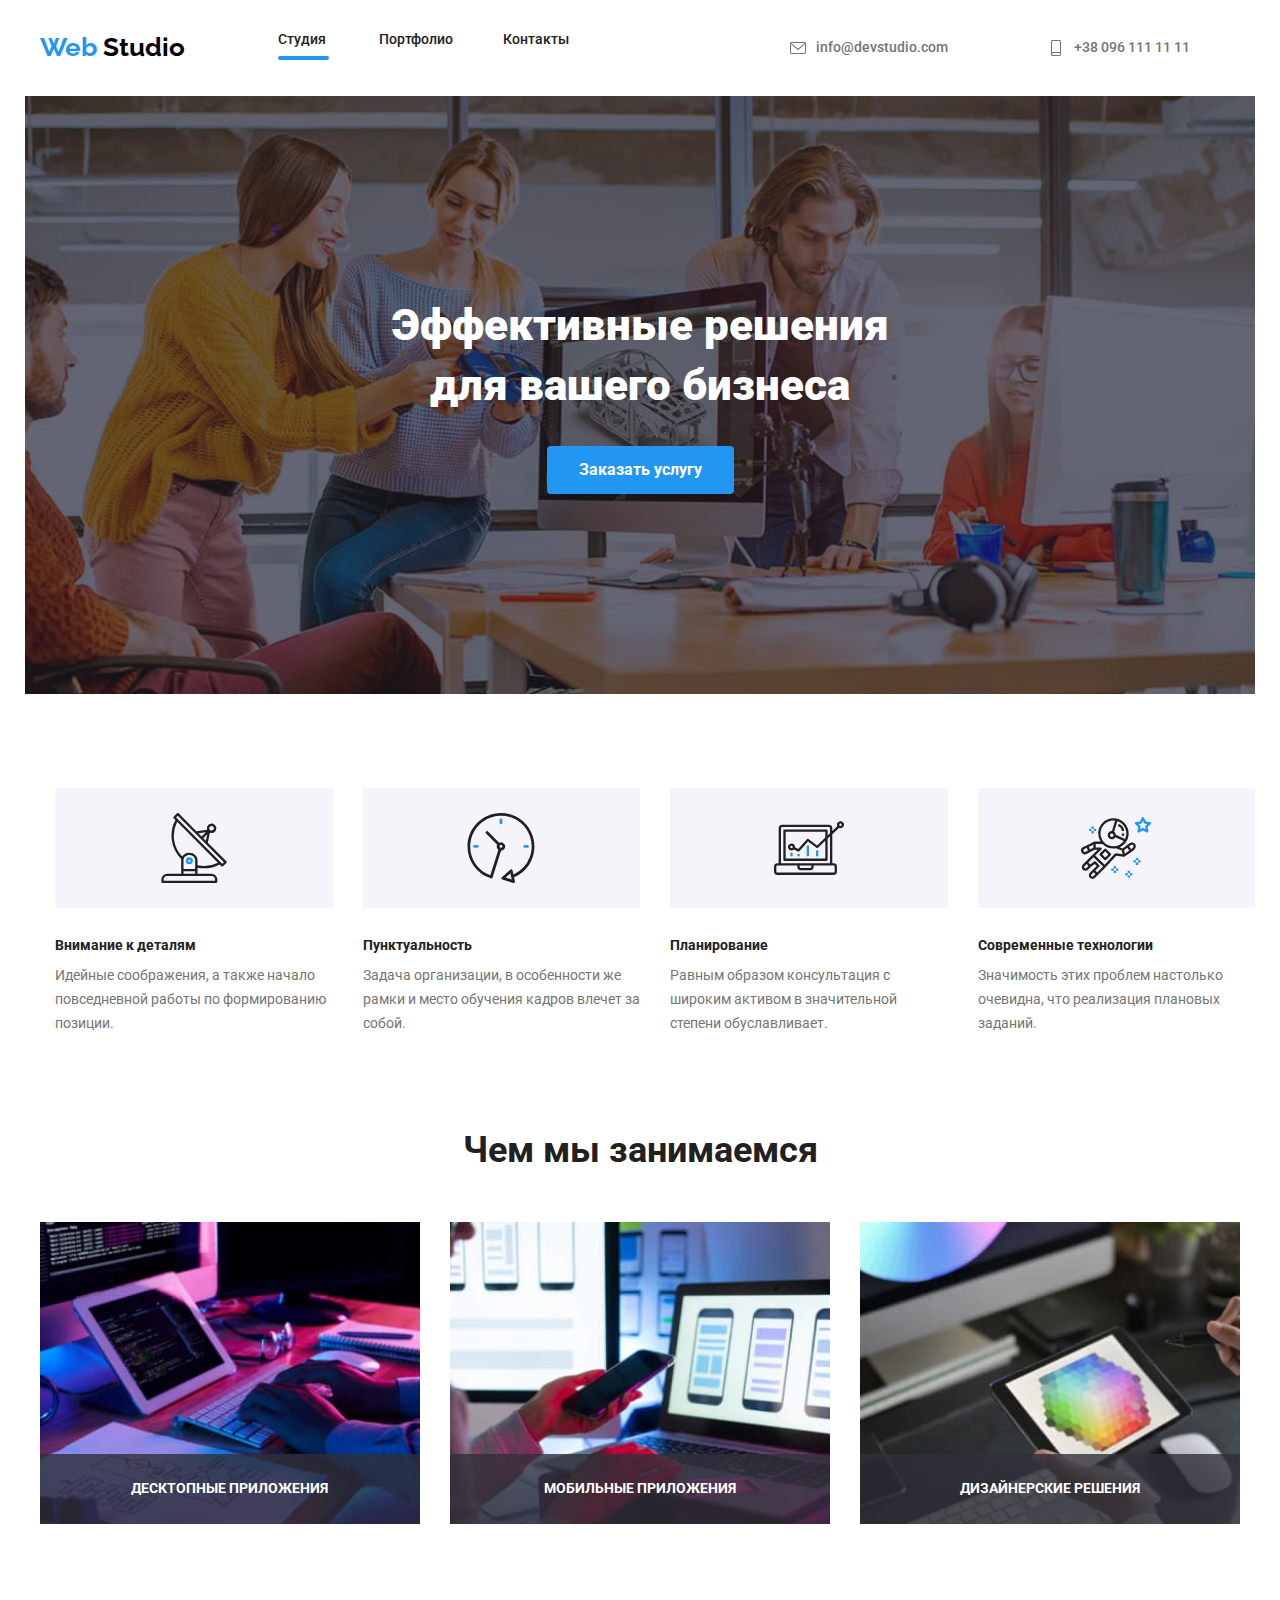
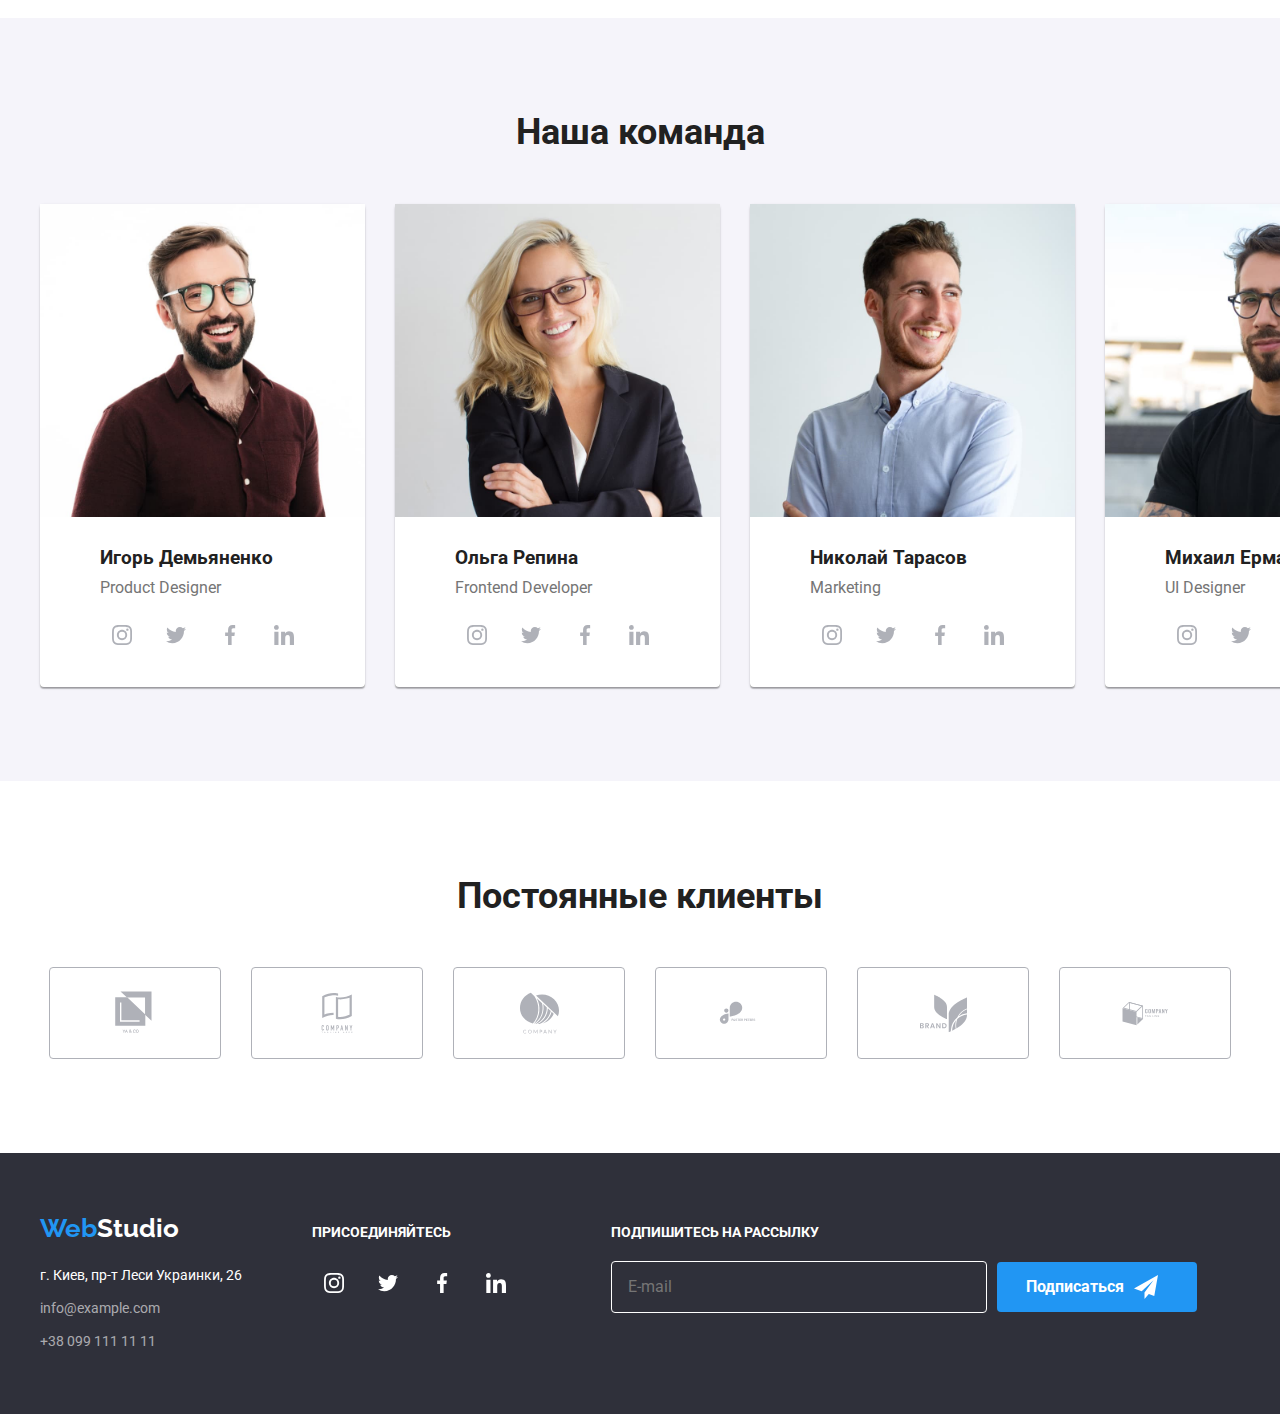
==== index.html @ 618694a9 "Update index.html" ====
<!DOCTYPE html>
<html lang="ru">
    <head>
    <meta charset="UTF-8">
    <meta name="viewport" content="width=device-width, initial-scale=1.0">
    <title>WebStudio</title>
    <link link rel="preconnect" href="https://fonts.gstatic.com">
    <link href="https://fonts.googleapis.com/css2?family=Raleway:wght@700&family=Roboto:wght@400;500;700;900&display=swap"
     rel="stylesheet"> 
     <link rel="stylesheet"  href="./css/main.min.css">
    </head>
  <body>
    
      <header class="header" > 

        <div class="container page-header">
          <nav class="nav-links  main-nav">
             <a class="logotype" href="/">
               <span class="logotype__accent">Web</span>
               Studio</a>
           
            <ul class="set-pages list">

              <li class="set-pages__item"> 
                <a class="set-pages__links  set-pages__links--current" 
                   href="index.html" >
                    Студия </a></li>

              <li class="set-pages__item"> 
                <a class="set-pages__links" 
                   href="./portfolio.html" > 
                    Портфолио </a></li>

              <li class="set-pages__item"> 
                <a class="set-pages__links" 
                   href="#contacts" > 
                    Контакты </a></li>
            </ul> 

          </nav>

            <ul class="contact-links list">

              <li class="contact-links__item">
                <a class="contact-links__link" href="mailto:info@devstudio.com">
                <svg class="contact-links__mail-svg">
                  <use href="./img/icons.svg#icon-envelope"></use>
                </svg>
                  info@devstudio.com</a>
              </li>

              <li class="contact-links__item">
                <a class="contact-links__link" href="tel:+380961111111">
                  <svg class="contact-links__tel-svg">
                    <use href="./img/icons.svg#icon-smartphone"></use>
                  </svg>
                  +38 096 111 11 11</a> 
              </li>  
            </ul> 

        </div> 

    </header>
    <main>

      <section class="hero">
            <div class="hero__container container">
               <h1 class="hero__title">Эффективные решения <br> для вашего бизнеса </h1>
                <button data-modal-open class="hero__button" type="button" > Заказать услугу </button>
    
            </div>
      </section>  
    

      <section class="container container--advantages">
        <div class="container"> 

          <h2 class="visually-hidden">Прихований заголовок</h2> 

          <!-- НАШІ ПЕРЕВАГИ -->
             
           <ul class="set-info">

                 <li class="list">
                   <div class="list__icons">
                     <svg class="list__svg">
                       <use href="./img/icons.svg#icon-antenna-1"></use>
                     </svg>
                   </div>
                     <h3 class="list__title"> 
                         Внимание к деталям </h3>
                     <p class="list__text">Идейные соображения, а также начало повседневной работы по формированию позиции. </p>
                 </li>
                 
                 <li class="list">
                   <div class="list__icons">
                     <svg class="list__svg">
                       <use href="./img/icons.svg#icon-clock-1"></use>
                     </svg>
                   </div>
                     <h3 class="list__title">Пунктуальность </h3>
                     <p class="list__text">Задача организации, в особенности же рамки и место обучения кадров влечет за собой. </p>
                 </li>
     
                 <li class="list">
                  <div class="list__icons">
                   <svg class="list__svg">
                     <use href="./img/icons.svg#icon-diagram-1"></use>
                   </svg>
                  </div>
                     <h3 class="list__title"> Планирование</h3>
                     <p class="list__text"> Равным образом консультация с широким активом в значительной степени обуславливает.</p>
     
                 </li>
     
                 <li class="list">
                   <div class="list__icons">
                     <svg class="list__svg">
                       <use href="./img/icons.svg#icon-astronaut-1"></use>
                     </svg>
                   </div>
                   <h3 class="list__title"> Современные технологии</h3>  
                   <p class="list__text">Значимость этих проблем настолько очевидна, что реализация плановых заданий. </p>
                 </li>

           </ul>
        </div>
           
      </section>
        
    <!-- НАША РОБОТА-->
        
      <section class="container container--our-work">

         <div class=""> 

          <h2 class="our-work-title"> Чем мы занимаемся </h2>

          <ul class="box-our-work"> 

                <li class="box-our-work__list">
                   <div class="box-our-work__card-thumb">
                    <img 
                    src="./img/img1.jpg" 
                    alt="Написання коду"
                    />
                      <div class="card-thumb-container">
                      <h3 class="box-our-work__text">ДЕСКТОПНЫЕ ПРИЛОЖЕНИЯ </h3>
                    </div>
                   </div>   
                </li>

                <li class="box-our-work__list"> 
                  <div class="box-our-work__card-thumb">
                    <img 
                     src="./img/img2.jpg"
                     alt=" Робота за компютером"
                     />
                     <div class="card-thumb-container">
                      <h3 class="box-our-work__text">МОБИЛЬНЫЕ ПРИЛОЖЕНИЯ </h3>
                    </div>
                  </div>   
                </li>

                <li class="box-our-work__list">  
                  <div class="box-our-work__card-thumb">
                    <img
                   src="./img/img3.jpg"
                   alt="Робота в планшеті"
                   /> 
                   <div class="card-thumb-container">
                    <h3 class="box-our-work__text">ДИЗАЙНЕРСКИЕ РЕШЕНИЯ </h3>
                  </div>
                  </div>  
                </li>
          </ul>
         </div>
          
      </section>
        
        <!-- НАША КОМАНДА-->
      
      <section class="our-team"> 

        <div class="container">

          <h2 class="our-team-title">Наша команда </h2>
             
          <ul class="list-employees">

            <li class="list-employees__item">

             <article class="our-employee">

              <div class="our-employee__img">
                <img 
               src="./img/img4.jpg"
               alt="фото нашого працівника -Игоря Демьяненко "
               />
              </div>

              <div class="card-content">
                <h3 class="card-content__name"> Игорь Демьяненко </h3>
                <p class="card-content__position "> Product Designer  </p>

                <ul class="social-networks">

                  <li class="social-networks__elements">
                    <a class="social-networks__link">
                       <svg class="social-networks__svg">
                    <use href="./img/icons.svg#icon-instagram-2">
                    </use>
                  </svg></a></li>

                  <li class="social-networks__elements">
                    <a class="social-networks__link">
                      <svg class="social-networks__svg">
                    <use href="./img/icons.svg#icon-twitter-1">
                    </use>
                  </svg></a></li>

                  <li class="social-networks__elements">
                    <a class="social-networks__link">
                      <svg class="social-networks__svg">
                    <use href="./img/icons.svg#icon-facebook-1">
                    </use>
                  </svg></a></li>

                  <li class="social-networks__elements">
                    <a class="social-networks__link">
                      <svg class="social-networks__svg">
                    <use href="./img/icons.svg#icon-linkedin-1">
                    </use>
                  </svg></a></li>
                </ul>

              </div>
             </article>
            </li>

            <li class="list-employees__item">

              <article class="our-employee">
                <div class="our-employee__img">
                  <img
                  src="./img/img5.jpg"
                  alt="Фото нашої працівниці -Ольги Репиної"
                   />
                </div>

                <div class="card-content">
                  <h3 class="card-content__name">Ольга Репина </h3>
                  <p class="card-content__position">Frontend Developer </p>

                  <ul class="social-networks">

                    <li class="social-networks__elements">
                      <a class="social-networks__link">
                         <svg class="social-networks__svg">
                      <use href="./img/icons.svg#icon-instagram-2">
                      </use>
                    </svg></a></li>

                    <li class="social-networks__elements">
                      <a class="social-networks__link">
                        <svg class="social-networks__svg">
                      <use href="./img/icons.svg#icon-twitter-1">
                      </use>
                    </svg></a></li>

                    <li class="social-networks__elements">
                      <a class="social-networks__link">
                        <svg class="social-networks__svg">
                      <use href="./img/icons.svg#icon-facebook-1">
                      </use>
                    </svg></a></li>

                    <li class="social-networks__elements">
                      <a class="social-networks__link">
                        <svg class="social-networks__svg">
                      <use href="./img/icons.svg#icon-linkedin-1">
                      </use>
                    </svg></a></li>
                  </ul>
                </div>
              </article>
            </li>

            <li class="list-employees__item">

              <article class="our-employee">
                <div class="our-employee__img"> 
                  <img
                  src="./img/img6.jpg"
                  alt="фото нашого працівника -Николая Тарасова  "
                   />
                </div>

                <div class="card-content">
                  <h3 class="card-content__name"> Николай Тарасов </h3>
                  <p class="card-content__position">Marketing </p>

                  <ul class="social-networks">

                    <li class="social-networks__elements">
                      <a class="social-networks__link">
                         <svg class="social-networks__svg">
                      <use href="./img/icons.svg#icon-instagram-2">
                      </use>
                    </svg></a></li>

                    <li class="social-networks__elements">
                      <a class="social-networks__link">
                        <svg class="social-networks__svg">
                      <use href="./img/icons.svg#icon-twitter-1">
                      </use>
                    </svg></a></li>

                    <li class="social-networks__elements">
                      <a class="social-networks__link">
                        <svg class="social-networks__svg">
                      <use href="./img/icons.svg#icon-facebook-1">
                      </use>
                    </svg></a></li>

                    <li class="social-networks__elements">
                      <a class="social-networks__link">
                        <svg class="social-networks__svg">
                      <use href="./img/icons.svg#icon-linkedin-1">
                      </use>
                    </svg></a></li>
                  </ul>
                </div>
              </article>
            </li>

            <li class="list-employees__item">

              <article class="our-employee">
                <div class="our-employee__img">
                  <img
                 src="./img/img7.jpg"
                 alt="фото нашого працівника -Михаила Ермакова"
                 />
                </div>

                <div class="card-content">
                  <h3 class="card-content__name">Михаил Ермаков </h3>
                  <p class="card-content__position"> UI Designer</p>

                  <ul class="social-networks">

                    <li class="social-networks__elements">
                      <a class="social-networks__link">
                         <svg class="social-networks__svg">
                      <use href="./img/icons.svg#icon-instagram-2">
                      </use>
                    </svg></a></li>

                    <li class="social-networks__elements">
                      <a class="social-networks__link">
                        <svg class="social-networks__svg">
                      <use href="./img/icons.svg#icon-twitter-1">
                      </use>
                    </svg></a></li>

                    <li class="social-networks__elements">
                      <a class="social-networks__link">
                        <svg class="social-networks__svg">
                      <use href="./img/icons.svg#icon-facebook-1">
                      </use>
                    </svg></a></li>

                    <li class="social-networks__elements">
                      <a class="social-networks__link">
                        <svg class="social-networks__svg">
                      <use href="./img/icons.svg#icon-linkedin-1">
                      </use>
                    </svg></a></li>
                  </ul>
                </div>
              </article>
            </li>

          </ul>

        </div>
            
      </section>

      <!--ПОСТІЙНІ КЛІЄНТИ-->

     <section class="our-costumers">

        <div class="container  container--our-customers">

            <h2 class="our-cust-title"> Постоянные клиенты </h2>

            <ul class="customer-list">
            
              <li class="customer-list__element">
                <a class="customer-list__link"> 
                <svg class="customer-list__svg"
                     width="44.27"
                     height="49.23">
                <use href="./img/icons.svg#icon-logo-1"></use>
              </svg></a></li>

              <li class="customer-list__element"> 
                <a class="customer-list__link"> 
                <svg class="customer-list__svg" 
                     width="40"
                     height="52">
                <use href="./img/icons.svg#icon-logo-2"></use>
              </svg></a></li>

              <li class="customer-list__element">
                <a class="customer-list__link">
                 <svg class="customer-list__svg"
                      width="41" 
                      height="42.6">
                <use href="./img/icons.svg#icon-logo-3"></use>
              </svg></a></li>

              <li class="customer-list__element">
                <a class="customer-list__link">
                <svg class="customer-list__svg"
                     width="79.66"
                     height="42.02">
               <use href="./img/icons.svg#icon-logo-4"></use>
             </svg></a></li>

              <li class="customer-list__element">
                <a class="customer-list__link">
                 <svg class="customer-list__svg" 
                      width="59"
                      height="47">
                <use href="./img/icons.svg#icon-logo-5"></use>
              </svg></a></li>

              <li class="customer-list__element">
                <a class="customer-list__link">
                <svg class="customer-list__svg"
                     width="88.48" 
                     height="45.44">
                <use href="./img/icons.svg#icon-logo-6"></use>
                </svg></a></li>
            </ul>
        </div>

     </section>

    </main>

    <footer class="footer">
       
       <div class="container  footer--container">
         
        <div class="box-footer">
          
          <a href="/" class="logotype logotype--inverse 
           container-footer__logotype">
             <span class="logotype__accent">Web</span>Studio</a>
        
         <address id="contacts" class="address-box"> 
          
          <p class="address-box__street">г. Киев, пр-т Леси Украинки, 26   </p> 

          <ul class="contact-footer">

            <li class="contact-footer__meil">
             <a class="contact-footer__link" 
             href="mailto:info@example.com ">info@example.com 
             </a> 
            </li> 

            <li contact-footer__tel>
              <a class="contact-footer__link" 
              href="tel:+380991111111">+38 099 111 11 11
             </a> 
            </li> 
          </ul>
        </address>
        </div>

        <div class="join-box">

          <h3 class="join__title">ПРИСОЕДИНЯЙТЕСЬ </h3>

          <ul class="social-networks">

            <li class="social-networks__elements">
              <a class="social-networks__link--white">
                 <svg class="social-networks__svg">
              <use href="./img/icons.svg#icon-instagram-2">
              </use>
            </svg></a></li>

            <li class="social-networks__elements">
              <a class="social-networks__link--white">
                <svg class="social-networks__svg">
              <use href="./img/icons.svg#icon-twitter-1">
              </use>
            </svg></a></li>

            <li class="social-networks__elements">
              <a class="social-networks__link--white">
                <svg class="social-networks__svg">
              <use href="./img/icons.svg#icon-facebook-1">
              </use>
            </svg></a></li>

            <li class="social-networks__elements">
              <a class="social-networks__link--white">
                <svg class="social-networks__svg">
              <use href="./img/icons.svg#icon-linkedin-1">
              </use>
            </svg></a></li>
          </ul>

        </div>

        <div class="box-form">
          <h3 class="box-form__text">Подпишитесь на рассылку</h3>

         <div class="form-footer">
           
          <form >
            <input class="form-footer__input"  
                   type="email" 
                   name="mail" 
                   placeholder="E-mail"/>
          </form>
  
          <button class="form-footer___button" 
                  type="submit">Подписаться

           <svg class="form-footer__svg">
             <use href="./img/icons.svg#icon-send"></use>
           </svg> 
          </button>
         </div>
         </div>
       
       </div>

    </footer>

    <!-- модалка -->

    <div class="backdrop is-hidden" data-modal >
      <div class="modal">
        <button class="modal-button" data-modal-close >
          <svg class="modal-button__close">
             <use href="./img/icons.svg#close-black"></use>
          </svg>
        </button>

        <h3 class="modal-title">Оставьте свои данные, мы вам перезвоним </h3>

        <form> 
            <div class="form-field">
              <label class="form-field__name" for="name">Имя</label>
              <input class="form-field__input" type="text" name="name" id="name"/>
              <svg class="form-field__svg" width="18px" height="18px">
                <use href="./img/icons.svg#person-black"></use>
              </svg>
            </div>
            
            <div class="form-field">
              <label class="form-field__name" for="tel">Телефон</label>
              <input class="form-field__input" type="tel" name="tel" id="tel"/>
              <svg class="form-field__svg" width="18px" height="18px">
                <use href="./img/icons.svg#phone-black"></use>
              </svg>
            </div>
            
            <div class="form-field">
              <label class="form-field__name" for="mail">Почта</label>
              <input class="form-field__input" type="email" name="mail"
               id="mail">
              <svg class="form-field__svg" width="18px" height="18px">
                <use href="./img/icons.svg#email-black"></use>
              </svg>
            </div>
            
            <div class="form-field form-field--placecomment">
              <label class="form-field__name" for="coment">
                Комментарий</label>
              <textarea class="form-field__textarea" 
              name="coment" id="coment" rows="" 
              placeholder="Введите текст"></textarea>
            </div>
          
            <div class="wrapper-checkbox">
              
              <label class="wrapper-checkbox__label">
                <input 
                class="wrapper-checkbox__input" 
                type="checkbox" 
                name="tick" 
                value="tick"/>
                <span class="wrapper-checkbox__icon"></span>
                Соглашаюсь с рассылкой и принимаю
                 <a class="wrapper-checkbox__link"> 
                  Условия договора</a>
              </label>
            </div>
            
            <div class="div-button">
              <button class="div-button__submit" type="submit">Отправить</button>
            </div>
            
        </form>
      </div>
    </div>

    <script src="./js/modal.js"></script>
 </body>

</html>
---- css/main.min.css ----
*{margin:0;padding:0}body{font-family:"Roboto", sans-serif}a{text-decoration:none}img{display:block;width:100%;height:auto}button{border:0px}ul{list-style:none}.list{padding:0%;margin:0%;list-style:none}.container{max-width:1200px;margin:auto;padding-left:15px;padding-right:15px}.header{background-color:#fff}.page-header{display:-webkit-box;display:-ms-flexbox;display:flex;-webkit-box-align:center;-ms-flex-align:center;align-items:center;width:1200px;padding:0 15px;background-color:#fff}.header--line{border-bottom:1px solid #ECECEC}.main-nav{display:-webkit-box;display:-ms-flexbox;display:flex;-webkit-box-align:center;-ms-flex-align:center;align-items:center}.logotype{display:block;font-family:"Raleway", sans-serif;font-weight:700;font-size:26px;line-height:1.19;font-style:normal;color:#000}.logotype--inverse{color:#fff}.logotype__accent{color:#2196f3}.container-footer__logotype{margin-bottom:20px}.set-pages{display:-webkit-box;display:-ms-flexbox;display:flex;margin-left:93px;font-style:normal;font-weight:500;font-size:14px;line-height:1.14}.set-pages__item+.set-pages__item{margin-left:50px}.set-pages__links{display:block;padding-top:32px;padding-bottom:32px}.set-pages__item__links{display:-webkit-box;display:-ms-flexbox;display:flex;-webkit-box-align:center;-ms-flex-align:center;align-items:center}.set-pages--current{color:#2196f3}.set-pages__links{color:#212121}.set-pages__links:hover,.set-pages__links:focus{color:#2196f3;-webkit-transition-property:-webkit-transform;transition-property:-webkit-transform;transition-property:transform;transition-property:transform, -webkit-transform;-webkit-transition:250ms cubic-bezier(0.4, 0, 0.2, 1);transition:250ms cubic-bezier(0.4, 0, 0.2, 1)}.set-pages__links{position:relative}.set-pages__links--current::after{position:relative;content:"";left:0;bottom:0;display:inline-block;width:100%;height:4px;background-color:#2196f3;border-radius:2px}.contact-links{font-style:normal;font-weight:500;font-size:14px;line-height:1.14;margin-left:auto;display:-webkit-box;display:-ms-flexbox;display:flex;-webkit-box-align:center;-ms-flex-align:center;align-items:center}.contact-links__link{display:-webkit-box;display:-ms-flexbox;display:flex;-webkit-box-align:center;-ms-flex-align:center;align-items:center;margin-right:50px;color:#757575}.contact-links__link:hover,.contact-links__link:focus{color:#2196f3;-webkit-transition-property:-webkit-transform;transition-property:-webkit-transform;transition-property:transform;transition-property:transform, -webkit-transform;-webkit-transition:250ms cubic-bezier(0.4, 0, 0.2, 1);transition:250ms cubic-bezier(0.4, 0, 0.2, 1)}.contact-links__item+.contact-links__item{margin-left:50px}.contact-links__mail-svg{width:16px;height:16px;fill:currentColor;margin-right:10px}.contact-links__tel-svg{width:16px;height:16px;fill:currentColor;margin-right:10px}.hero{max-width:1600px;text-align:center;margin:0 auto}.hero__container{padding:200px 15px;max-width:1600px;margin-left:auto;margin-right:auto;background-image:-webkit-gradient(linear, left top, left bottom, from(rgba(47,48,58,0.4)), to(rgba(47,48,58,0.4))),url("/img/Img 17.jpg");background-image:linear-gradient(rgba(47,48,58,0.4), rgba(47,48,58,0.4)),url("/img/Img 17.jpg");background-repeat:no-repeat;background-size:cover;background-position:center}.hero__title{width:696px;margin-left:auto;margin-right:auto;margin-bottom:30px;font-style:normal;font-weight:900;font-size:44px;line-height:1.36;color:#fff;text-align:center}.hero__button{font-family:"Roboto", sans-serif;font-style:normal;font-weight:700;font-size:16px;line-height:1.8;color:#fff;background-color:#2196f3;outline:0px;padding:10px 32px;border-radius:4px}.backdrop{position:fixed;top:0;left:0;width:100%;height:100%;background-color:rgba(175,149,149,0.2);opacity:1;-webkit-transition:opacity 250ms cubic-bezier(0.4, 0, 0.2, 1);transition:opacity 250ms cubic-bezier(0.4, 0, 0.2, 1)}.backdrop.is-hidden{opacity:0;pointer-events:none;visibility:visible}.modal{-webkit-transform:translate(-50%, -50%) scale(1.2);transform:translate(-50%, -50%) scale(1.2)}.modal{position:absolute;top:50%;left:50%;padding:40px;min-height:581px;min-width:528px;border-radius:4px;-webkit-box-shadow:0px 1px 3px rgba(0,0,0,0.12),0px 1px 1px rgba(0,0,0,0.14),0px 2px 1px rgba(0,0,0,0.2);box-shadow:0px 1px 3px rgba(0,0,0,0.12),0px 1px 1px rgba(0,0,0,0.14),0px 2px 1px rgba(0,0,0,0.2);-webkit-transform:translate(-50%, -50%) scale(1);transform:translate(-50%, -50%) scale(1);background-color:#fff;padding-top:40px;padding-bottom:40px;padding-left:40px;padding-right:40px}.modal-button{display:-webkit-box;display:-ms-flexbox;display:flex;-webkit-box-pack:center;-ms-flex-pack:center;justify-content:center;-webkit-box-align:center;-ms-flex-align:center;align-items:center;position:absolute;width:30px;height:30px;background-color:#fff;border:1px solid rgba(0,0,0,0.1);border-radius:50%;top:8px;right:8px;outline:0px}.modal-button:hover .modal-button__close,.modal-button:focus .modal-button__close{-webkit-transition-property:-webkit-transform;transition-property:-webkit-transform;transition-property:transform;transition-property:transform, -webkit-transform;-webkit-transition:250ms cubic-bezier(0.4, 0, 0.2, 1);transition:250ms cubic-bezier(0.4, 0, 0.2, 1);color:#2196f3;outline:0px}.modal-button__close{width:18px;height:18px;top:3px;left:4px;fill:#000}.modal-title{font-family:"Roboto", sans-serif;font-style:normal;font-weight:700;font-size:20px;line-height:1,15px;color:#212121;text-align:center;margin-bottom:12px;letter-spacing:0.03em}.form-field{display:-webkit-box;display:-ms-flexbox;display:flex;-webkit-box-orient:vertical;-webkit-box-direction:normal;-ms-flex-direction:column;flex-direction:column;margin-bottom:10px;position:relative}.form-field__name{font-family:"Roboto", sans-serif;font-style:normal;font-weight:400;font-size:12px;line-height:1,16px;color:#757575;margin-bottom:4px;letter-spacing:0.01em}.form-field--placecomment{font-family:"Roboto", sans-serif;margin-bottom:20px}.form-field__input{height:40px;border:1px solid rgba(33,33,33,0.2);border-radius:4px;padding-left:40px}.form-field__input:hover,.form-field__input:focus{fill:#2196f3;border-color:#2196f3;-webkit-transition-property:-webkit-transform;transition-property:-webkit-transform;transition-property:transform;transition-property:transform, -webkit-transform;-webkit-transition:250ms cubic-bezier(0.4, 0, 0.2, 1);transition:250ms cubic-bezier(0.4, 0, 0.2, 1)}.form-field__input:focus,.form-field__input:hover+.form-field__svg{outline:none;fill:#2196f3;-webkit-transition-property:-webkit-transform;transition-property:-webkit-transform;transition-property:transform;transition-property:transform, -webkit-transform;-webkit-transition:250ms cubic-bezier(0.4, 0, 0.2, 1);transition:250ms cubic-bezier(0.4, 0, 0.2, 1)}.form-field__svg{position:absolute;top:50%;left:12px;fill:#212121}.form-field__textarea{height:120px;border:1px solid rgba(33,33,33,0.2);border-radius:4px;margin-bottom:20px;padding:12px 16px;font-family:"Roboto", sans-serif;font-style:normal;font-weight:400;font-size:12px;line-height:1.16px;color:rgba(117,117,117,0.5)}.form-field__textarea:hover,.form-field__textarea:focus{border:1px solid #2196f3;outline:none;-webkit-transition-property:-webkit-transform;transition-property:-webkit-transform;transition-property:transform;transition-property:transform, -webkit-transform;-webkit-transition:250ms cubic-bezier(0.4, 0, 0.2, 1);transition:250ms cubic-bezier(0.4, 0, 0.2, 1)}.wrapper-checkbox__label{font-style:normal;font-weight:400;font-size:14px;line-height:1.71px;color:#757575;display:-webkit-box;display:-ms-flexbox;display:flex;-webkit-box-align:center;-ms-flex-align:center;align-items:center;margin-bottom:30px}.wrapper-checkbox__link{display:block;color:#2196f3;text-decoration:underline}.wrapper-checkbox__input{position:absolute;width:1px;height:1px;margin:-1px;border:0;padding:0;white-space:nowrap;-webkit-clip-path:inset(100%);clip-path:inset(100%);clip:rect(0 0 0 0);overflow:hidden}.wrapper-checkbox__icon{display:inline-block;width:16px;height:15px;letter-spacing:00.03em;border:2px solid #212121;border-radius:2px;margin-left:14px;margin-right:9px}.wrapper-checkbox__input:checked+.wrapper-checkbox__icon{border-color:transparent;fill:#fff;background-color:#2196f3;background-image:url(../img/icon-check.svg);background-size:contain;background-origin:border-box;-webkit-transition-property:-webkit-transform;transition-property:-webkit-transform;transition-property:transform;transition-property:transform, -webkit-transform;-webkit-transition:250ms cubic-bezier(0.4, 0, 0.2, 1);transition:250ms cubic-bezier(0.4, 0, 0.2, 1)}.div-button__submit{width:200px;height:50px;border-radius:4px;border:1px solid #2196f3;color:#fff;background-color:#2196f3;font-weight:700;font-size:16px;line-height:1.87px;outline:0px}.div-button{display:-webkit-box;display:-ms-flexbox;display:flex;-webkit-box-pack:center;-ms-flex-pack:center;justify-content:center}textarea{resize:none}.container--advantages{padding-top:94px;padding-bottom:94px}.visually-hidden{position:absolute;width:1px;height:1px;margin:-1px;border:0;padding:0;white-space:nowrap;-webkit-clip-path:inset(100%);clip-path:inset(100%);clip:rect(0 0 0 0);overflow:hidden}.set-info{display:-webkit-box;display:-ms-flexbox;display:flex;width:1200px}.set-info .list__icons{height:120px;display:-webkit-box;display:-ms-flexbox;display:flex;-webkit-box-align:center;-ms-flex-align:center;align-items:center;-webkit-box-pack:center;-ms-flex-pack:center;justify-content:center;background-color:#f5f4fa;margin-bottom:30px}.set-info .list__svg{width:70px;height:70px;fill:currentColor}.set-info .list+.list{margin-left:30px}.set-info .list{-ms-flex-preferred-size:calc((100% - 90px) / 4);flex-basis:calc((100% - 90px) / 4)}.list__title{font-style:normal;font-weight:700;font-size:14px;line-height:1.14;color:#212121;margin-bottom:10px}.list__text{font-style:normal;font-weight:400;font-size:14px;line-height:1.71;color:#757575}.container--our-work{padding-bottom:94px}.our-work-title{font-style:normal;font-weight:700;font-size:36px;line-height:1.16;text-align:center;color:#212121;margin-bottom:50px}.box-our-work{margin:0;list-style:none;display:-webkit-box;display:-ms-flexbox;display:flex;margin-left:-30px}.box-our-work>.box-our-work__list{-ms-flex-preferred-size:calc(100% / 3 - 30px);flex-basis:calc(100% / 3 - 30px);margin-left:30px}.box-our-work__list{margin:0;position:relative}.employee-name{font-style:normal;font-weight:500;font-size:16px;line-height:1.18;color:#212121}.employee-position{font-style:normal;font-weight:400;font-size:16px;line-height:1.18;color:#757575}.card-thumb-container{position:absolute;bottom:0;width:100%;padding-top:27px;padding-bottom:27px;background-color:rgba(47,48,58,0.8);display:block}.box-our-work__card-thumb{position:relative;overflow:hidden}.card-thumb-container>.box-our-work__text{text-align:center}.box-our-work__card-thumb>.card-thumb-container{position:absolute}.box-our-work__text{font-style:normal;font-weight:700;font-size:14px;line-height:1.14;color:#fff}.our-team{background-color:#f5f4fa;padding-top:94px;padding-bottom:94px}.our-team-title{font-style:normal;font-weight:700;font-size:36px;line-height:1.16;color:#212121;text-align:center;margin-bottom:50px}.list-employees{padding:0;margin:0%;list-style:none;display:-webkit-box;display:-ms-flexbox;display:flex;margin-left:-30px;margin-top:-0}.list-employees__item{-ms-flex-preferred-size:calc(100% / 4 - 30px);flex-basis:calc(100% / 4 - 30px);margin-left:30px;margin-top:0;background-color:#fff}.our-employee{border-radius:4px;-webkit-box-shadow:0px 1px 3px rgba(0,0,0,0.12),0px 1px 1px rgba(0,0,0,0.14),0px 2px 1px rgba(0,0,0,0.2);box-shadow:0px 1px 3px rgba(0,0,0,0.12),0px 1px 1px rgba(0,0,0,0.14),0px 2px 1px rgba(0,0,0,0.2)}.card-content{font-style:normal;font-weight:400;font-size:16px;line-height:1.18;color:#212121;padding:30px 59px 30px 60px}.card-content__position{margin-top:10px;color:#757575}.social-networks__link{width:44px;height:44px;border-radius:50%;color:#AFB1B8;display:-webkit-box;display:-ms-flexbox;display:flex;-webkit-box-align:center;-ms-flex-align:center;align-items:center;-webkit-box-pack:center;-ms-flex-pack:center;justify-content:center}.social-networks__link:hover,.social-networks__link:focus{background-color:#2196f3;color:#fff;-webkit-transition-property:-webkit-transform;transition-property:-webkit-transform;transition-property:transform;transition-property:transform, -webkit-transform;-webkit-transition:250ms cubic-bezier(0.4, 0, 0.2, 1);transition:250ms cubic-bezier(0.4, 0, 0.2, 1)}.social-networks{display:-webkit-box;display:-ms-flexbox;display:flex;-webkit-box-align:center;-ms-flex-align:center;align-items:center;margin-top:16px}.social-networks .social-networks__elements+.social-networks__elements{margin-left:10px}.social-networks__svg{width:20px;height:20px;fill:currentColor}.container--our-customers{padding-top:94px;padding-bottom:94px}.our-cust-title{font-style:normal;font-weight:700;font-size:36px;line-height:1,16px;color:#212121;text-align:center;margin-bottom:50px}.customer-list{display:-webkit-box;display:-ms-flexbox;display:flex;-webkit-box-align:center;-ms-flex-align:center;align-items:center;-webkit-box-pack:center;-ms-flex-pack:center;justify-content:center;margin:0;padding:0}.customer-list .customer-list__element+.customer-list__element{margin-left:30px}.customer-list__link{display:-webkit-box;display:-ms-flexbox;display:flex;-webkit-box-align:center;-ms-flex-align:center;align-items:center;-webkit-box-pack:center;-ms-flex-pack:center;justify-content:center;width:170px;height:90px;fill:#AFB1B8;border:1px solid #AFB1B8;border-radius:4px}.customer-list__link:hover,.customer-list__link:focus{fill:#2196f3;border:1px solid #2196f3;-webkit-transition-property:-webkit-transform;transition-property:-webkit-transform;transition-property:transform;transition-property:transform, -webkit-transform;-webkit-transition:250ms cubic-bezier(0.4, 0, 0.2, 1);transition:250ms cubic-bezier(0.4, 0, 0.2, 1)}.footer{background-color:#2f303a}.footer--container{display:-webkit-box;display:-ms-flexbox;display:flex;-webkit-box-align:baseline;-ms-flex-align:baseline;align-items:baseline;padding-top:60px;padding-bottom:60px}.address-box__street{font-style:normal;font-weight:400;font-size:14px;line-height:1.71;color:#fff;margin-bottom:9px}.address-box__street:hover,.address-box__street:focus{color:#2196f3;-webkit-transition-property:-webkit-transform;transition-property:-webkit-transform;transition-property:transform;transition-property:transform, -webkit-transform;-webkit-transition:250ms cubic-bezier(0.4, 0, 0.2, 1);transition:250ms cubic-bezier(0.4, 0, 0.2, 1)}.contact-footer{font-style:normal;font-weight:400;font-size:14px;line-height:1.71;display:block}.contact-footer__meil{margin-bottom:9px}.contact-footer__link{color:rgba(255,255,255,0.6)}.contact-footer__link:hover,.contact-footer__link:focus{color:#2196f3;-webkit-transition-property:-webkit-transform;transition-property:-webkit-transform;transition-property:transform;transition-property:transform, -webkit-transform;-webkit-transition:250ms cubic-bezier(0.4, 0, 0.2, 1);transition:250ms cubic-bezier(0.4, 0, 0.2, 1)}.join-box{margin-left:70px}.join__title{font-family:"Roboto", sans-serif;font-weight:700;font-size:14px;line-height:1.14;font-style:normal;color:#fff;margin-bottom:20px}.social-networks__link--white{width:44px;height:44px;border-radius:50%;color:#fff;display:-webkit-box;display:-ms-flexbox;display:flex;-webkit-box-align:center;-ms-flex-align:center;align-items:center;-webkit-box-pack:center;-ms-flex-pack:center;justify-content:center}.social-networks__link--white:hover,.social-networks__link--white:focus{background-color:#2196f3;color:#fff;-webkit-transition-property:-webkit-transform;transition-property:-webkit-transform;transition-property:transform;transition-property:transform, -webkit-transform;-webkit-transition:250ms cubic-bezier(0.4, 0, 0.2, 1);transition:250ms cubic-bezier(0.4, 0, 0.2, 1)}.social-networks{display:-webkit-box;display:-ms-flexbox;display:flex;-webkit-box-align:center;-ms-flex-align:center;align-items:center;margin-top:16px}.social-networks .social-networks__elements+.social-networks__elements{margin-left:10px}.social-networks__svg{width:20px;height:20px;fill:currentColor}.box-form{margin-left:93px}.box-form__text{font-family:"Roboto", sans-serif;font-weight:700;font-size:14px;line-height:1.17;font-style:normal;color:#fff;text-transform:uppercase;margin-bottom:20px}.form-footer{display:-webkit-box;display:-ms-flexbox;display:flex;-webkit-box-align:center;-ms-flex-align:center;align-items:center}.form-footer__input{width:358px;height:50px;border-radius:4px;border:1px solid #fff;background-color:#2f303a;display:-webkit-box;display:-ms-flexbox;display:flex;-webkit-box-align:center;-ms-flex-align:center;align-items:center;padding-left:16px;font-family:"Roboto", sans-serif;font-weight:400;font-size:16px;line-height:1.25;font-style:normal}.form-footer__input__input:focus{outline:none}.form-footer___button{width:200px;height:50px;border-radius:4px;color:#fff;background-color:#2196f3;font-weight:700;font-size:16px;line-height:1.87;font-family:"Roboto", sans-serif;display:-webkit-box;display:-ms-flexbox;display:flex;-webkit-box-align:center;-ms-flex-align:center;align-items:center;padding-left:29px;margin-left:10px;border:0px}.form-footer__svg{width:24px;height:24px;fill:#fff;top:13px;left:28px;margin-left:10px}.container{max-width:1200px;margin-left:auto;margin-right:auto;padding-left:15px;padding-right:15px}.container--portfolio{padding-top:94px;padding-bottom:94px}.btn-box{display:-webkit-box;display:-ms-flexbox;display:flex;-webkit-box-pack:center;-ms-flex-pack:center;justify-content:center;margin-bottom:50px}.btn-box__element{font-style:normal;font-weight:500;font-size:16px;line-height:1.62;margin-right:8px}.btn-box__element:last-child{margin-right:0px}.btn-box__button{color:#212121;font-weight:500;font-size:16px;line-height:1.62;font-family:"Roboto", sans-serif;padding:6px 22px;background-color:#f5f4fa;border-radius:4px;-webkit-transition-property:-webkit-transform;transition-property:-webkit-transform;transition-property:transform;transition-property:transform, -webkit-transform;-webkit-transition:250ms cubic-bezier(0.4, 0, 0.2, 1);transition:250ms cubic-bezier(0.4, 0, 0.2, 1);border:0px}.btn-box__button:hover,.btn-box__button:focus{color:#fff;background-color:#2196f3;border-radius:4px;-webkit-transition-property:-webkit-transform;transition-property:-webkit-transform;transition-property:transform;transition-property:transform, -webkit-transform;-webkit-transition:250ms cubic-bezier(0.4, 0, 0.2, 1);transition:250ms cubic-bezier(0.4, 0, 0.2, 1)}.card-filters{padding:0;margin:0;list-style:none;display:-webkit-box;display:-ms-flexbox;display:flex;-ms-flex-wrap:wrap;flex-wrap:wrap;margin-top:-30px;margin-left:-30px}.card-filters__element{-ms-flex-preferred-size:calc(100% / 3 - 30px);flex-basis:calc(100% / 3 - 30px);margin-left:30px;margin-top:30px}.card-filters__element:hover,.card-filters__element:focus{-webkit-box-shadow:0px 1px 1px rgba(0,0,0,0.12),0px 4px 4px rgba(0,0,0,0.6),1px 4px 6px rgba(0,0,0,0.16);box-shadow:0px 1px 1px rgba(0,0,0,0.12),0px 4px 4px rgba(0,0,0,0.6),1px 4px 6px rgba(0,0,0,0.16);-webkit-transition-property:-webkit-transform;transition-property:-webkit-transform;transition-property:transform;transition-property:transform, -webkit-transform;-webkit-transition:250ms cubic-bezier(0.4, 0, 0.2, 1);transition:250ms cubic-bezier(0.4, 0, 0.2, 1)}.card-filters__content{padding:30px 32px;border:1px solid #eee}.card-filters__content .card-filters__title{font-style:normal;font-weight:700;font-size:18px;line-height:2;color:#212121}.card-filters__content .card-filters__text{font-style:normal;font-weight:400;font-size:16px;line-height:1.87;color:#757575;margin-top:4px}.card-filters__link{border-radius:5px}.card-filters__thumb{position:relative;overflow:hidden}.card-filters__overlay{position:absolute;top:0;right:0;height:100%;width:100%;background-color:rgba(33,150,243,0.9);-webkit-transform:translateY(100%);transform:translateY(100%);-webkit-transition-property:-webkit-transform;transition-property:-webkit-transform;transition-property:transform;transition-property:transform, -webkit-transform;-webkit-transition:250ms cubic-bezier(0.4, 0, 0.2, 1);transition:250ms cubic-bezier(0.4, 0, 0.2, 1)}.card-filters__actionstext{font-style:normal;font-weight:400px;font-size:18px;line-height:1.56;color:#fff;letter-spacing:0.03em;padding:63px 24px}.card-filters__link:hover .card-filters__overlay,.card-filters__link:focus .card-filters__overlay{-webkit-transform:translateY(0);transform:translateY(0);opacity:1;-webkit-transition-property:-webkit-transform;transition-property:-webkit-transform;transition-property:transform;transition-property:transform, -webkit-transform;-webkit-transition:250ms cubic-bezier(0.4, 0, 0.2, 1);transition:250ms cubic-bezier(0.4, 0, 0.2, 1)}
/*# sourceMappingURL=main.min.css.map */
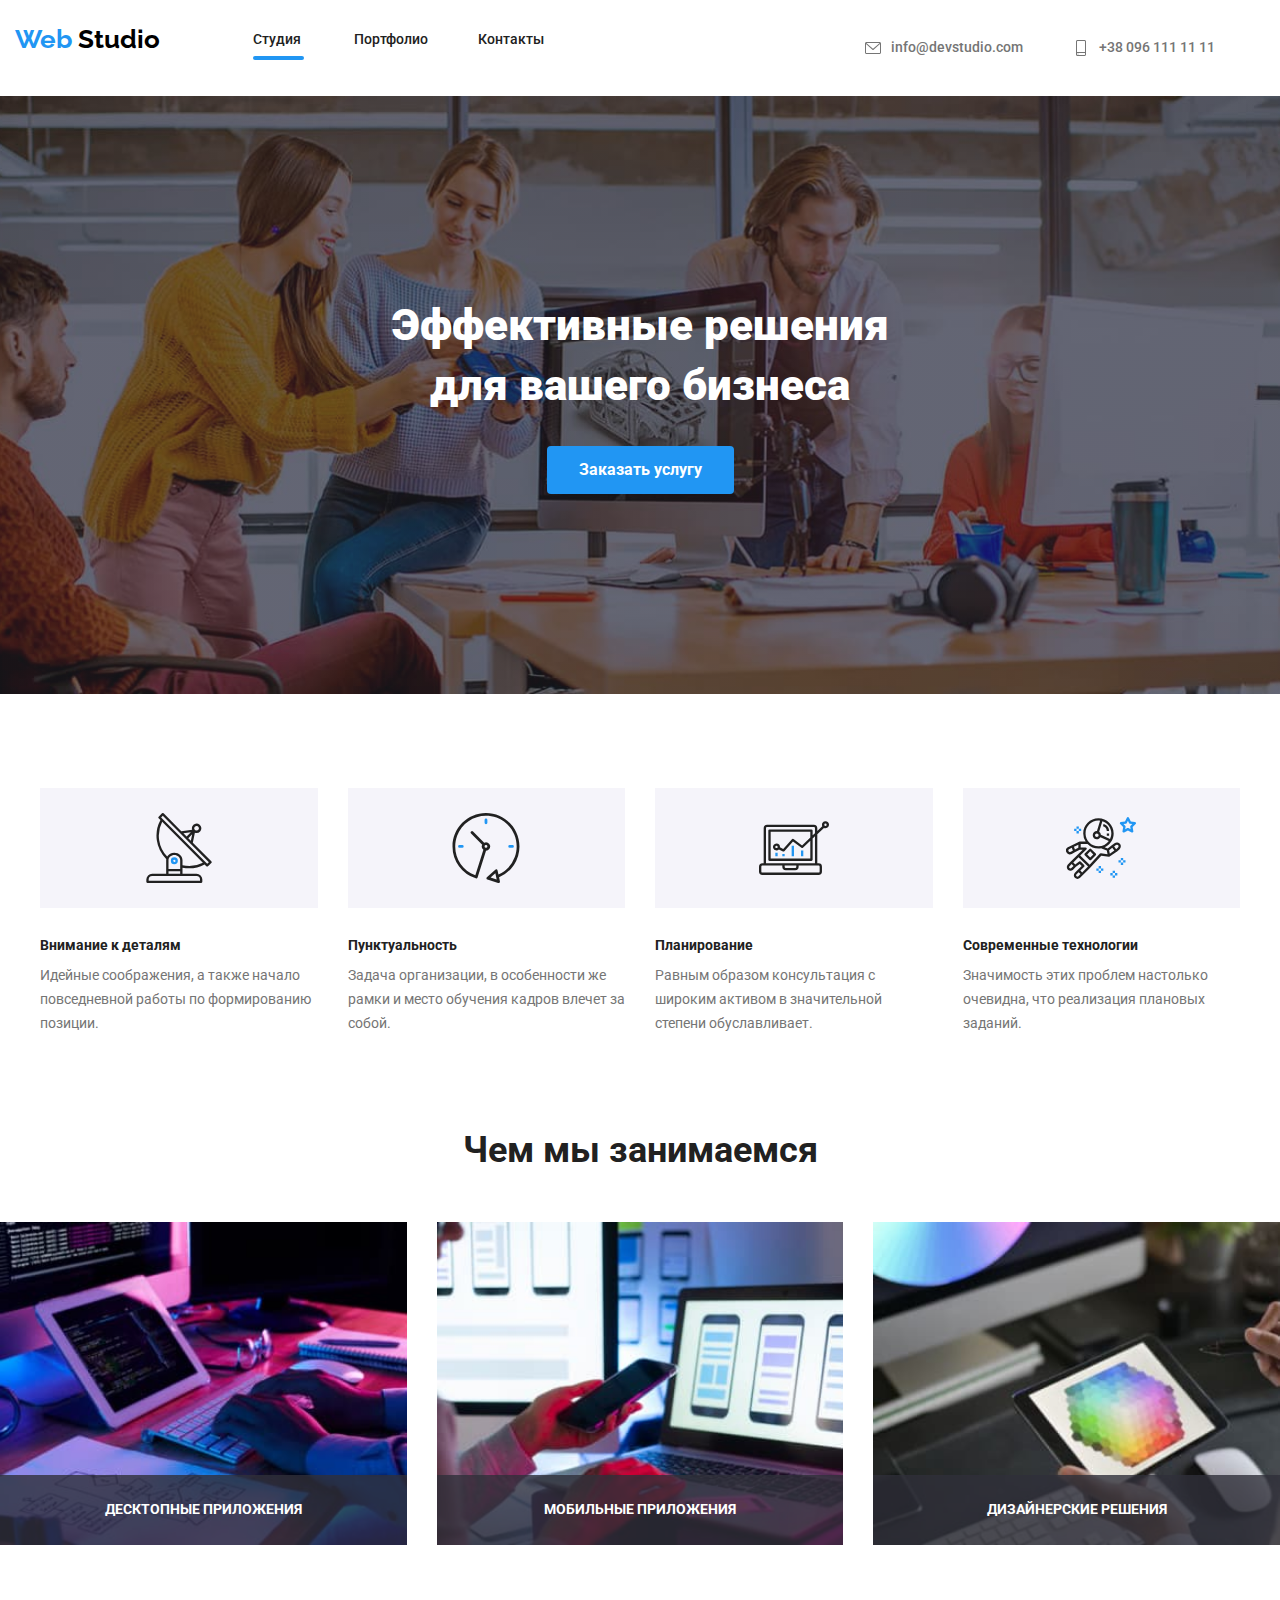
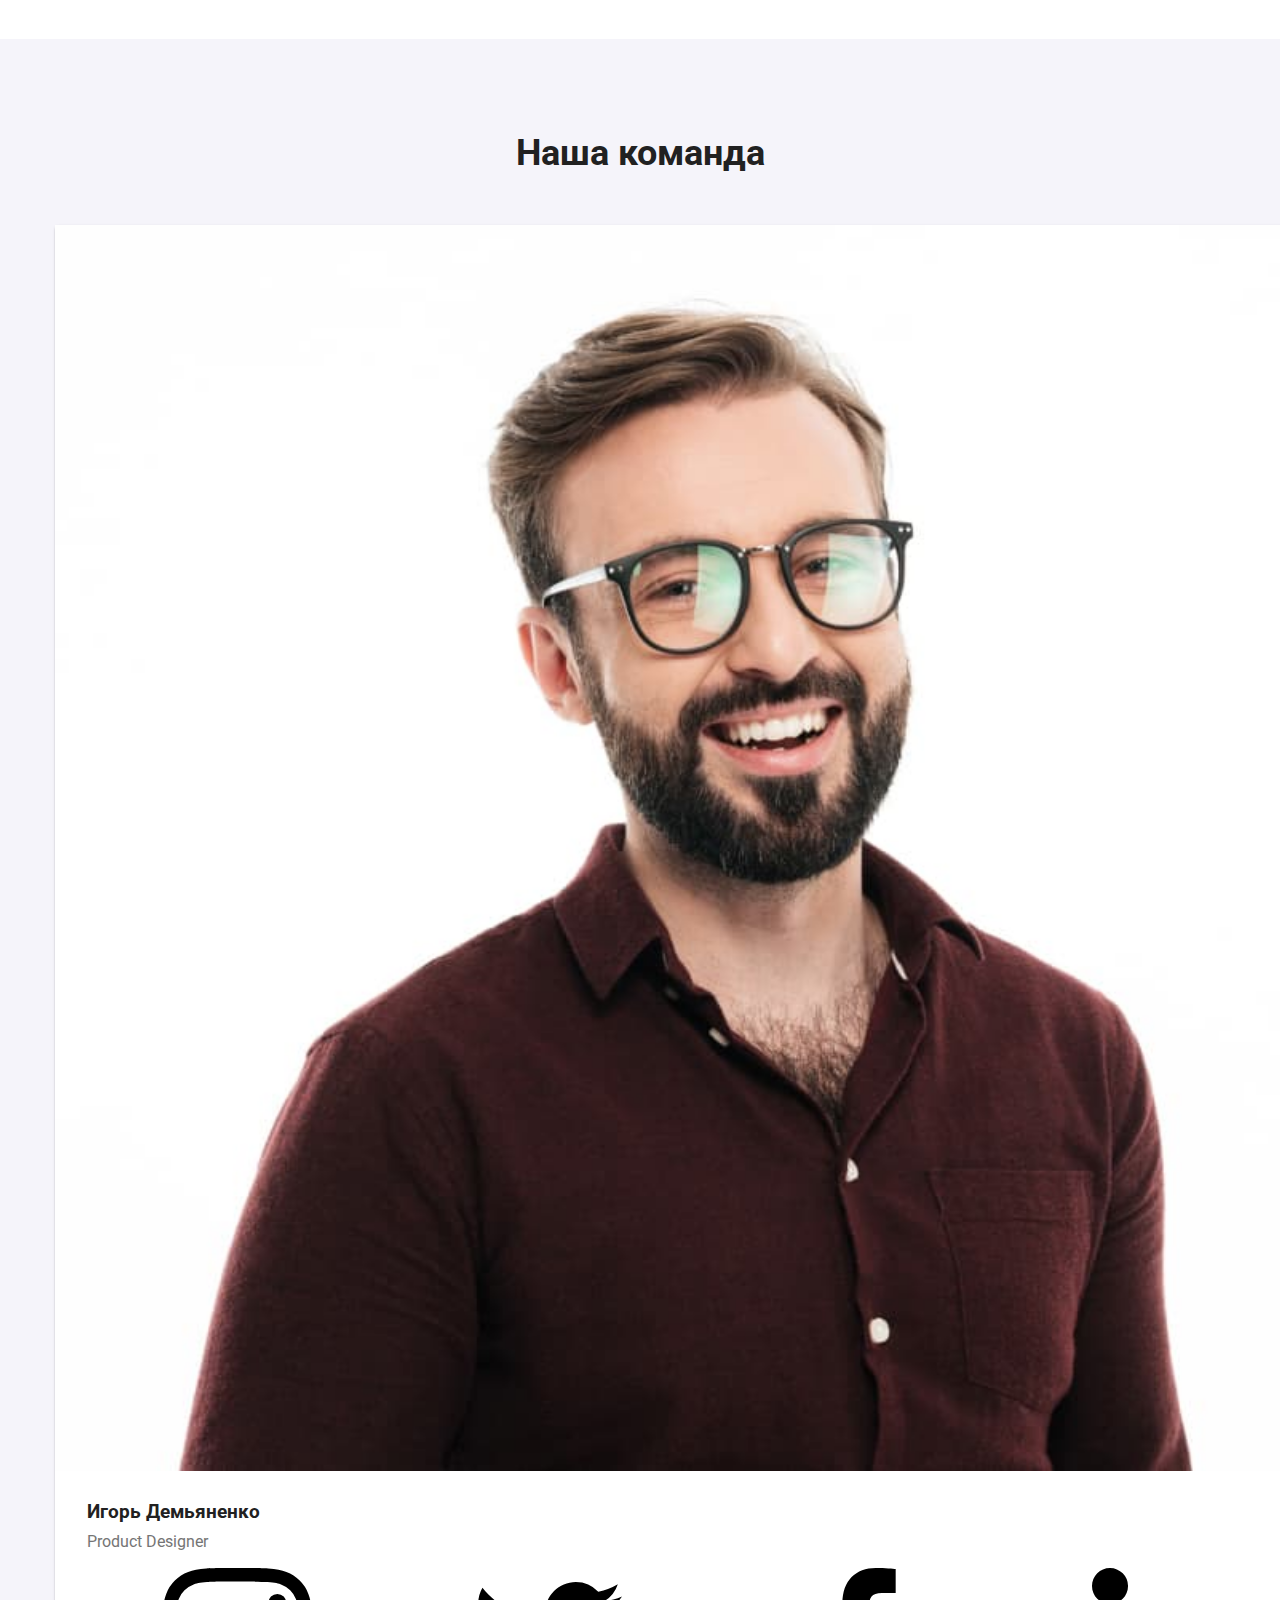
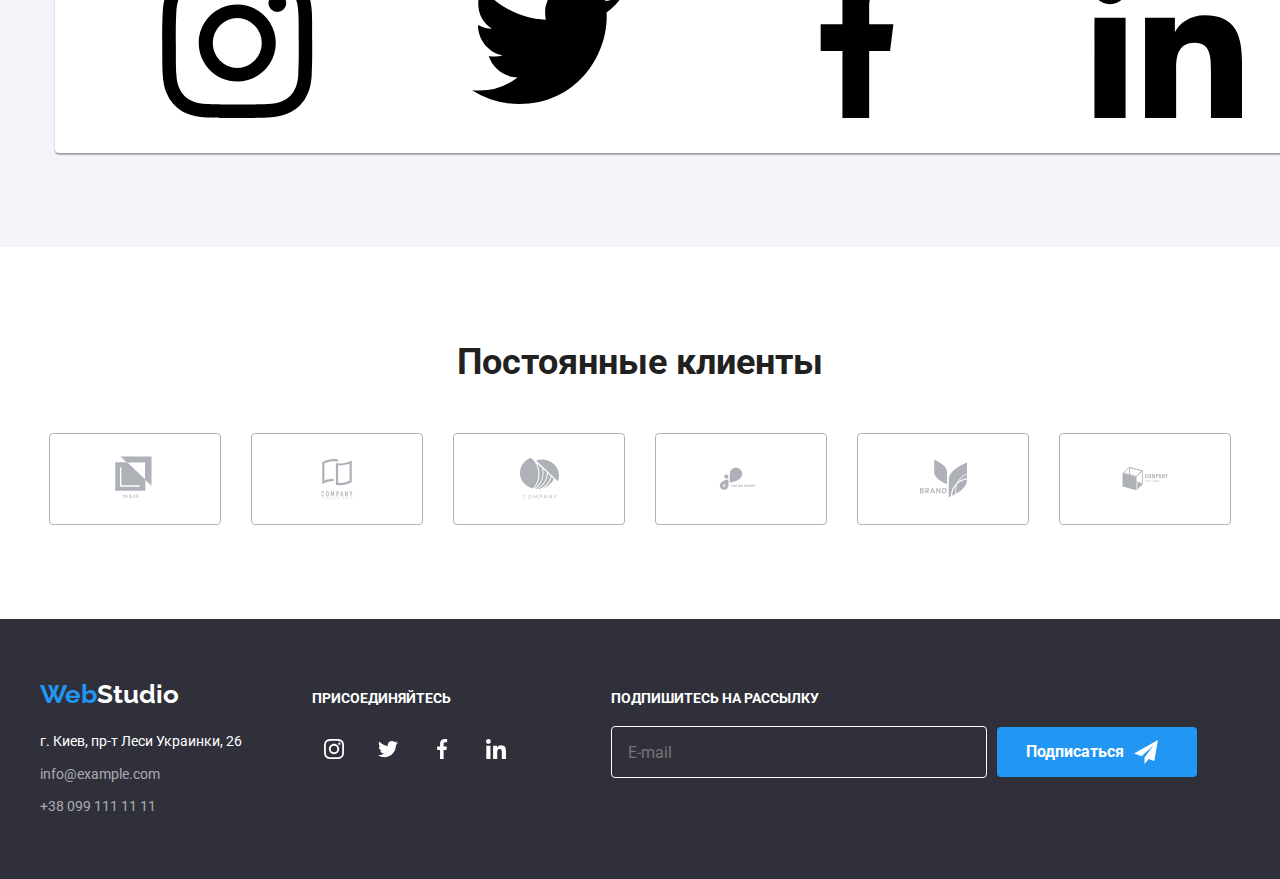
==== commit 84a95f00: "Update index.html" ====
--- a/index.html
+++ b/index.html
@@ -11,12 +11,12 @@
     </head>
   <body>
     
-      <header class="header" > 
-
-        <div class="container page-header">
-          <nav class="nav-links  main-nav">
-             <a class="logotype" href="/">
-               <span class="logotype__accent">Web</span>
+      <header class="page-header" > 
+
+        <div class="page-header__container ">
+          <nav class="page-header__nav">
+             <a class="page-header__logo" href="/">
+               <span class="page-header__logo-accent">Web</span>
                Studio</a>
            
             <ul class="set-pages list">
@@ -43,7 +43,7 @@
 
               <li class="contact-links__item">
                 <a class="contact-links__link" href="mailto:info@devstudio.com">
-                <svg class="contact-links__mail-svg">
+                <svg class="contact-links__icon">
                   <use href="./img/icons.svg#icon-envelope"></use>
                 </svg>
                   info@devstudio.com</a>
@@ -51,7 +51,7 @@
 
               <li class="contact-links__item">
                 <a class="contact-links__link" href="tel:+380961111111">
-                  <svg class="contact-links__tel-svg">
+                  <svg class="contact-links__icon">
                     <use href="./img/icons.svg#icon-smartphone"></use>
                   </svg>
                   +38 096 111 11 11</a> 
@@ -72,55 +72,55 @@
       </section>  
     
 
-      <section class="container container--advantages">
+      <section class="advancers__container">
         <div class="container"> 
 
           <h2 class="visually-hidden">Прихований заголовок</h2> 
 
           <!-- НАШІ ПЕРЕВАГИ -->
              
-           <ul class="set-info">
-
-                 <li class="list">
-                   <div class="list__icons">
-                     <svg class="list__svg">
+           <ul class="advancers__list">
+
+                 <li class="advancers__item">
+                   <div class="advancers__box">
+                     <svg class="advancers__icon">
                        <use href="./img/icons.svg#icon-antenna-1"></use>
                      </svg>
                    </div>
-                     <h3 class="list__title"> 
+                     <h3 class="advancers__description"> 
                          Внимание к деталям </h3>
-                     <p class="list__text">Идейные соображения, а также начало повседневной работы по формированию позиции. </p>
+                     <p class="advancers__text">Идейные соображения, а также начало повседневной работы по формированию позиции. </p>
                  </li>
                  
-                 <li class="list">
-                   <div class="list__icons">
-                     <svg class="list__svg">
+                 <li class="advancers__item">
+                   <div class="advancers__box">
+                     <svg class="advancers__icon">
                        <use href="./img/icons.svg#icon-clock-1"></use>
                      </svg>
                    </div>
-                     <h3 class="list__title">Пунктуальность </h3>
-                     <p class="list__text">Задача организации, в особенности же рамки и место обучения кадров влечет за собой. </p>
+                     <h3 class="advancers__description">Пунктуальность </h3>
+                     <p class="advancers__text">Задача организации, в особенности же рамки и место обучения кадров влечет за собой. </p>
                  </li>
      
-                 <li class="list">
-                  <div class="list__icons">
-                   <svg class="list__svg">
+                 <li class="advancers__item">
+                  <div class="advancers__box">
+                   <svg class="advancers__icon">
                      <use href="./img/icons.svg#icon-diagram-1"></use>
                    </svg>
                   </div>
-                     <h3 class="list__title"> Планирование</h3>
-                     <p class="list__text"> Равным образом консультация с широким активом в значительной степени обуславливает.</p>
+                     <h3 class="advancers__description"> Планирование</h3>
+                     <p class="advancers__text"> Равным образом консультация с широким активом в значительной степени обуславливает.</p>
      
                  </li>
      
-                 <li class="list">
-                   <div class="list__icons">
-                     <svg class="list__svg">
+                 <li class="advancers__item">
+                   <div class="advancers__box">
+                     <svg class="advancers__icon">
                        <use href="./img/icons.svg#icon-astronaut-1"></use>
                      </svg>
                    </div>
-                   <h3 class="list__title"> Современные технологии</h3>  
-                   <p class="list__text">Значимость этих проблем настолько очевидна, что реализация плановых заданий. </p>
+                   <h3 class="advancers__description"> Современные технологии</h3>  
+                   <p class="advancers__text">Значимость этих проблем настолько очевидна, что реализация плановых заданий. </p>
                  </li>
 
            </ul>
@@ -130,46 +130,46 @@
         
     <!-- НАША РОБОТА-->
         
-      <section class="container container--our-work">
-
-         <div class=""> 
-
-          <h2 class="our-work-title"> Чем мы занимаемся </h2>
-
-          <ul class="box-our-work"> 
-
-                <li class="box-our-work__list">
-                   <div class="box-our-work__card-thumb">
+      <section class="our-work__container">
+
+         <div> 
+
+          <h2 class="our-work__title"> Чем мы занимаемся </h2>
+
+          <ul class="our-work__list"> 
+
+                <li class="our-work__item">
+                   <div class="our-work__thumb">
                     <img 
                     src="./img/img1.jpg" 
                     alt="Написання коду"
                     />
-                      <div class="card-thumb-container">
-                      <h3 class="box-our-work__text">ДЕСКТОПНЫЕ ПРИЛОЖЕНИЯ </h3>
+                      <div class="our-work__box">
+                      <h3 class="our-work__text">ДЕСКТОПНЫЕ ПРИЛОЖЕНИЯ </h3>
                     </div>
                    </div>   
                 </li>
 
-                <li class="box-our-work__list"> 
-                  <div class="box-our-work__card-thumb">
+                <li class="our-work__item"> 
+                  <div class="our-work__thumb">
                     <img 
                      src="./img/img2.jpg"
                      alt=" Робота за компютером"
                      />
-                     <div class="card-thumb-container">
-                      <h3 class="box-our-work__text">МОБИЛЬНЫЕ ПРИЛОЖЕНИЯ </h3>
+                     <div class="our-work__box">
+                      <h3 class="our-work__text">МОБИЛЬНЫЕ ПРИЛОЖЕНИЯ </h3>
                     </div>
                   </div>   
                 </li>
 
-                <li class="box-our-work__list">  
-                  <div class="box-our-work__card-thumb">
+                <li class="our-work__item">  
+                  <div class="our-work__thumb">
                     <img
                    src="./img/img3.jpg"
                    alt="Робота в планшеті"
                    /> 
-                   <div class="card-thumb-container">
-                    <h3 class="box-our-work__text">ДИЗАЙНЕРСКИЕ РЕШЕНИЯ </h3>
+                   <div class="our-work__box">
+                    <h3 class="our-work__text">ДИЗАЙНЕРСКИЕ РЕШЕНИЯ </h3>
                   </div>
                   </div>  
                 </li>
@@ -180,55 +180,55 @@
         
         <!-- НАША КОМАНДА-->
       
-      <section class="our-team"> 
+      <section class="team"> 
 
         <div class="container">
 
-          <h2 class="our-team-title">Наша команда </h2>
+          <h2 class="team__title">Наша команда </h2>
              
-          <ul class="list-employees">
-
-            <li class="list-employees__item">
-
-             <article class="our-employee">
-
-              <div class="our-employee__img">
+          <ul class="team__list">
+
+            <li class="team__item">
+
+             <article class="team__article">
+
+              <div class="team__thumb">
                 <img 
                src="./img/img4.jpg"
                alt="фото нашого працівника -Игоря Демьяненко "
                />
               </div>
 
-              <div class="card-content">
-                <h3 class="card-content__name"> Игорь Демьяненко </h3>
-                <p class="card-content__position "> Product Designer  </p>
-
-                <ul class="social-networks">
-
-                  <li class="social-networks__elements">
-                    <a class="social-networks__link">
-                       <svg class="social-networks__svg">
+              <div class="team__box">
+                <h3 class="team__name"> Игорь Демьяненко </h3>
+                <p class="team__position "> Product Designer  </p>
+
+                <ul class="team-social__list">
+
+                  <li class="team-social__elements">
+                    <a class="team-social__link">
+                       <svg class="team-social__icon">
                     <use href="./img/icons.svg#icon-instagram-2">
                     </use>
                   </svg></a></li>
 
-                  <li class="social-networks__elements">
-                    <a class="social-networks__link">
-                      <svg class="social-networks__svg">
+                  <li class="team-social__elements">
+                    <a class="team-social__link">
+                      <svg class="team-social__icon">
                     <use href="./img/icons.svg#icon-twitter-1">
                     </use>
                   </svg></a></li>
 
-                  <li class="social-networks__elements">
-                    <a class="social-networks__link">
-                      <svg class="social-networks__svg">
+                  <li class="team-social__elements">
+                    <a class="team-social__link">
+                      <svg class="team-social__icon">
                     <use href="./img/icons.svg#icon-facebook-1">
                     </use>
                   </svg></a></li>
 
-                  <li class="social-networks__elements">
-                    <a class="social-networks__link">
-                      <svg class="social-networks__svg">
+                  <li class="team-social__elements">
+                    <a class="team-social__link">
+                      <svg class="team-social__icon">
                     <use href="./img/icons.svg#icon-linkedin-1">
                     </use>
                   </svg></a></li>
@@ -238,46 +238,46 @@
              </article>
             </li>
 
-            <li class="list-employees__item">
-
-              <article class="our-employee">
-                <div class="our-employee__img">
+            <li class="team__item">
+
+              <article class="team__article">
+                <div class="team__thumb">
                   <img
                   src="./img/img5.jpg"
                   alt="Фото нашої працівниці -Ольги Репиної"
                    />
                 </div>
 
-                <div class="card-content">
-                  <h3 class="card-content__name">Ольга Репина </h3>
-                  <p class="card-content__position">Frontend Developer </p>
-
-                  <ul class="social-networks">
-
-                    <li class="social-networks__elements">
-                      <a class="social-networks__link">
-                         <svg class="social-networks__svg">
+                <div class="team__box">
+                  <h3 class="team__name">Ольга Репина </h3>
+                  <p class="team__position">Frontend Developer </p>
+
+                  <ul class="team-social__list">
+
+                    <li class="team-social__elements">
+                      <a class="team-social__link">
+                         <svg class="team-social__icon">
                       <use href="./img/icons.svg#icon-instagram-2">
                       </use>
                     </svg></a></li>
-
-                    <li class="social-networks__elements">
-                      <a class="social-networks__link">
-                        <svg class="social-networks__svg">
+  
+                    <li class="team-social__elements">
+                      <a class="team-social__link">
+                        <svg class="team-social__icon">
                       <use href="./img/icons.svg#icon-twitter-1">
                       </use>
                     </svg></a></li>
-
-                    <li class="social-networks__elements">
-                      <a class="social-networks__link">
-                        <svg class="social-networks__svg">
+  
+                    <li class="team-social__elements">
+                      <a class="team-social__link">
+                        <svg class="team-social__icon">
                       <use href="./img/icons.svg#icon-facebook-1">
                       </use>
                     </svg></a></li>
-
-                    <li class="social-networks__elements">
-                      <a class="social-networks__link">
-                        <svg class="social-networks__svg">
+  
+                    <li class="team-social__elements">
+                      <a class="team-social__link">
+                        <svg class="team-social__icon">
                       <use href="./img/icons.svg#icon-linkedin-1">
                       </use>
                     </svg></a></li>
@@ -286,46 +286,46 @@
               </article>
             </li>
 
-            <li class="list-employees__item">
-
-              <article class="our-employee">
-                <div class="our-employee__img"> 
+            <li class="team__item">
+
+              <article class="team__article">
+                <div class="team__thumb"> 
                   <img
                   src="./img/img6.jpg"
                   alt="фото нашого працівника -Николая Тарасова  "
                    />
                 </div>
 
-                <div class="card-content">
-                  <h3 class="card-content__name"> Николай Тарасов </h3>
-                  <p class="card-content__position">Marketing </p>
-
-                  <ul class="social-networks">
-
-                    <li class="social-networks__elements">
-                      <a class="social-networks__link">
-                         <svg class="social-networks__svg">
+                <div class="team__box">
+                  <h3 class="team__name"> Николай Тарасов </h3>
+                  <p class="team__position">Marketing </p>
+
+                  <ul class="team-social__list">
+
+                    <li class="team-social__elements">
+                      <a class="team-social__link">
+                         <svg class="team-social__icon">
                       <use href="./img/icons.svg#icon-instagram-2">
                       </use>
                     </svg></a></li>
-
-                    <li class="social-networks__elements">
-                      <a class="social-networks__link">
-                        <svg class="social-networks__svg">
+  
+                    <li class="team-social__elements">
+                      <a class="team-social__link">
+                        <svg class="team-social__icon">
                       <use href="./img/icons.svg#icon-twitter-1">
                       </use>
                     </svg></a></li>
-
-                    <li class="social-networks__elements">
-                      <a class="social-networks__link">
-                        <svg class="social-networks__svg">
+  
+                    <li class="team-social__elements">
+                      <a class="team-social__link">
+                        <svg class="team-social__icon">
                       <use href="./img/icons.svg#icon-facebook-1">
                       </use>
                     </svg></a></li>
-
-                    <li class="social-networks__elements">
-                      <a class="social-networks__link">
-                        <svg class="social-networks__svg">
+  
+                    <li class="team-social__elements">
+                      <a class="team-social__link">
+                        <svg class="team-social__icon">
                       <use href="./img/icons.svg#icon-linkedin-1">
                       </use>
                     </svg></a></li>
@@ -334,46 +334,46 @@
               </article>
             </li>
 
-            <li class="list-employees__item">
-
-              <article class="our-employee">
-                <div class="our-employee__img">
+            <li class="team__item">
+
+              <article class="team__article">
+                <div class="team__thumb">
                   <img
                  src="./img/img7.jpg"
                  alt="фото нашого працівника -Михаила Ермакова"
                  />
                 </div>
 
-                <div class="card-content">
-                  <h3 class="card-content__name">Михаил Ермаков </h3>
-                  <p class="card-content__position"> UI Designer</p>
-
-                  <ul class="social-networks">
-
-                    <li class="social-networks__elements">
-                      <a class="social-networks__link">
-                         <svg class="social-networks__svg">
+                <div class="team__box">
+                  <h3 class="team__name">Михаил Ермаков </h3>
+                  <p class="team__position"> UI Designer</p>
+
+                  <ul class="team-social__list">
+
+                    <li class="team-social__elements">
+                      <a class="team-social__link">
+                         <svg class="team-social__icon">
                       <use href="./img/icons.svg#icon-instagram-2">
                       </use>
                     </svg></a></li>
-
-                    <li class="social-networks__elements">
-                      <a class="social-networks__link">
-                        <svg class="social-networks__svg">
+  
+                    <li class="team-social__elements">
+                      <a class="team-social__link">
+                        <svg class="team-social__icon">
                       <use href="./img/icons.svg#icon-twitter-1">
                       </use>
                     </svg></a></li>
-
-                    <li class="social-networks__elements">
-                      <a class="social-networks__link">
-                        <svg class="social-networks__svg">
+  
+                    <li class="team-social__elements">
+                      <a class="team-social__link">
+                        <svg class="team-social__icon">
                       <use href="./img/icons.svg#icon-facebook-1">
                       </use>
                     </svg></a></li>
-
-                    <li class="social-networks__elements">
-                      <a class="social-networks__link">
-                        <svg class="social-networks__svg">
+  
+                    <li class="team-social__elements">
+                      <a class="team-social__link">
+                        <svg class="team-social__icon">
                       <use href="./img/icons.svg#icon-linkedin-1">
                       </use>
                     </svg></a></li>
--- a/css/main.min.css
+++ b/css/main.min.css
@@ -1,2 +1,2 @@
-*{margin:0;padding:0}body{font-family:"Roboto", sans-serif}a{text-decoration:none}img{display:block;width:100%;height:auto}button{border:0px}ul{list-style:none}.list{padding:0%;margin:0%;list-style:none}.container{max-width:1200px;margin:auto;padding-left:15px;padding-right:15px}.header{background-color:#fff}.page-header{display:-webkit-box;display:-ms-flexbox;display:flex;-webkit-box-align:center;-ms-flex-align:center;align-items:center;width:1200px;padding:0 15px;background-color:#fff}.header--line{border-bottom:1px solid #ECECEC}.main-nav{display:-webkit-box;display:-ms-flexbox;display:flex;-webkit-box-align:center;-ms-flex-align:center;align-items:center}.logotype{display:block;font-family:"Raleway", sans-serif;font-weight:700;font-size:26px;line-height:1.19;font-style:normal;color:#000}.logotype--inverse{color:#fff}.logotype__accent{color:#2196f3}.container-footer__logotype{margin-bottom:20px}.set-pages{display:-webkit-box;display:-ms-flexbox;display:flex;margin-left:93px;font-style:normal;font-weight:500;font-size:14px;line-height:1.14}.set-pages__item+.set-pages__item{margin-left:50px}.set-pages__links{display:block;padding-top:32px;padding-bottom:32px}.set-pages__item__links{display:-webkit-box;display:-ms-flexbox;display:flex;-webkit-box-align:center;-ms-flex-align:center;align-items:center}.set-pages--current{color:#2196f3}.set-pages__links{color:#212121}.set-pages__links:hover,.set-pages__links:focus{color:#2196f3;-webkit-transition-property:-webkit-transform;transition-property:-webkit-transform;transition-property:transform;transition-property:transform, -webkit-transform;-webkit-transition:250ms cubic-bezier(0.4, 0, 0.2, 1);transition:250ms cubic-bezier(0.4, 0, 0.2, 1)}.set-pages__links{position:relative}.set-pages__links--current::after{position:relative;content:"";left:0;bottom:0;display:inline-block;width:100%;height:4px;background-color:#2196f3;border-radius:2px}.contact-links{font-style:normal;font-weight:500;font-size:14px;line-height:1.14;margin-left:auto;display:-webkit-box;display:-ms-flexbox;display:flex;-webkit-box-align:center;-ms-flex-align:center;align-items:center}.contact-links__link{display:-webkit-box;display:-ms-flexbox;display:flex;-webkit-box-align:center;-ms-flex-align:center;align-items:center;margin-right:50px;color:#757575}.contact-links__link:hover,.contact-links__link:focus{color:#2196f3;-webkit-transition-property:-webkit-transform;transition-property:-webkit-transform;transition-property:transform;transition-property:transform, -webkit-transform;-webkit-transition:250ms cubic-bezier(0.4, 0, 0.2, 1);transition:250ms cubic-bezier(0.4, 0, 0.2, 1)}.contact-links__item+.contact-links__item{margin-left:50px}.contact-links__mail-svg{width:16px;height:16px;fill:currentColor;margin-right:10px}.contact-links__tel-svg{width:16px;height:16px;fill:currentColor;margin-right:10px}.hero{max-width:1600px;text-align:center;margin:0 auto}.hero__container{padding:200px 15px;max-width:1600px;margin-left:auto;margin-right:auto;background-image:-webkit-gradient(linear, left top, left bottom, from(rgba(47,48,58,0.4)), to(rgba(47,48,58,0.4))),url("/img/Img 17.jpg");background-image:linear-gradient(rgba(47,48,58,0.4), rgba(47,48,58,0.4)),url("/img/Img 17.jpg");background-repeat:no-repeat;background-size:cover;background-position:center}.hero__title{width:696px;margin-left:auto;margin-right:auto;margin-bottom:30px;font-style:normal;font-weight:900;font-size:44px;line-height:1.36;color:#fff;text-align:center}.hero__button{font-family:"Roboto", sans-serif;font-style:normal;font-weight:700;font-size:16px;line-height:1.8;color:#fff;background-color:#2196f3;outline:0px;padding:10px 32px;border-radius:4px}.backdrop{position:fixed;top:0;left:0;width:100%;height:100%;background-color:rgba(175,149,149,0.2);opacity:1;-webkit-transition:opacity 250ms cubic-bezier(0.4, 0, 0.2, 1);transition:opacity 250ms cubic-bezier(0.4, 0, 0.2, 1)}.backdrop.is-hidden{opacity:0;pointer-events:none;visibility:visible}.modal{-webkit-transform:translate(-50%, -50%) scale(1.2);transform:translate(-50%, -50%) scale(1.2)}.modal{position:absolute;top:50%;left:50%;padding:40px;min-height:581px;min-width:528px;border-radius:4px;-webkit-box-shadow:0px 1px 3px rgba(0,0,0,0.12),0px 1px 1px rgba(0,0,0,0.14),0px 2px 1px rgba(0,0,0,0.2);box-shadow:0px 1px 3px rgba(0,0,0,0.12),0px 1px 1px rgba(0,0,0,0.14),0px 2px 1px rgba(0,0,0,0.2);-webkit-transform:translate(-50%, -50%) scale(1);transform:translate(-50%, -50%) scale(1);background-color:#fff;padding-top:40px;padding-bottom:40px;padding-left:40px;padding-right:40px}.modal-button{display:-webkit-box;display:-ms-flexbox;display:flex;-webkit-box-pack:center;-ms-flex-pack:center;justify-content:center;-webkit-box-align:center;-ms-flex-align:center;align-items:center;position:absolute;width:30px;height:30px;background-color:#fff;border:1px solid rgba(0,0,0,0.1);border-radius:50%;top:8px;right:8px;outline:0px}.modal-button:hover .modal-button__close,.modal-button:focus .modal-button__close{-webkit-transition-property:-webkit-transform;transition-property:-webkit-transform;transition-property:transform;transition-property:transform, -webkit-transform;-webkit-transition:250ms cubic-bezier(0.4, 0, 0.2, 1);transition:250ms cubic-bezier(0.4, 0, 0.2, 1);color:#2196f3;outline:0px}.modal-button__close{width:18px;height:18px;top:3px;left:4px;fill:#000}.modal-title{font-family:"Roboto", sans-serif;font-style:normal;font-weight:700;font-size:20px;line-height:1,15px;color:#212121;text-align:center;margin-bottom:12px;letter-spacing:0.03em}.form-field{display:-webkit-box;display:-ms-flexbox;display:flex;-webkit-box-orient:vertical;-webkit-box-direction:normal;-ms-flex-direction:column;flex-direction:column;margin-bottom:10px;position:relative}.form-field__name{font-family:"Roboto", sans-serif;font-style:normal;font-weight:400;font-size:12px;line-height:1,16px;color:#757575;margin-bottom:4px;letter-spacing:0.01em}.form-field--placecomment{font-family:"Roboto", sans-serif;margin-bottom:20px}.form-field__input{height:40px;border:1px solid rgba(33,33,33,0.2);border-radius:4px;padding-left:40px}.form-field__input:hover,.form-field__input:focus{fill:#2196f3;border-color:#2196f3;-webkit-transition-property:-webkit-transform;transition-property:-webkit-transform;transition-property:transform;transition-property:transform, -webkit-transform;-webkit-transition:250ms cubic-bezier(0.4, 0, 0.2, 1);transition:250ms cubic-bezier(0.4, 0, 0.2, 1)}.form-field__input:focus,.form-field__input:hover+.form-field__svg{outline:none;fill:#2196f3;-webkit-transition-property:-webkit-transform;transition-property:-webkit-transform;transition-property:transform;transition-property:transform, -webkit-transform;-webkit-transition:250ms cubic-bezier(0.4, 0, 0.2, 1);transition:250ms cubic-bezier(0.4, 0, 0.2, 1)}.form-field__svg{position:absolute;top:50%;left:12px;fill:#212121}.form-field__textarea{height:120px;border:1px solid rgba(33,33,33,0.2);border-radius:4px;margin-bottom:20px;padding:12px 16px;font-family:"Roboto", sans-serif;font-style:normal;font-weight:400;font-size:12px;line-height:1.16px;color:rgba(117,117,117,0.5)}.form-field__textarea:hover,.form-field__textarea:focus{border:1px solid #2196f3;outline:none;-webkit-transition-property:-webkit-transform;transition-property:-webkit-transform;transition-property:transform;transition-property:transform, -webkit-transform;-webkit-transition:250ms cubic-bezier(0.4, 0, 0.2, 1);transition:250ms cubic-bezier(0.4, 0, 0.2, 1)}.wrapper-checkbox__label{font-style:normal;font-weight:400;font-size:14px;line-height:1.71px;color:#757575;display:-webkit-box;display:-ms-flexbox;display:flex;-webkit-box-align:center;-ms-flex-align:center;align-items:center;margin-bottom:30px}.wrapper-checkbox__link{display:block;color:#2196f3;text-decoration:underline}.wrapper-checkbox__input{position:absolute;width:1px;height:1px;margin:-1px;border:0;padding:0;white-space:nowrap;-webkit-clip-path:inset(100%);clip-path:inset(100%);clip:rect(0 0 0 0);overflow:hidden}.wrapper-checkbox__icon{display:inline-block;width:16px;height:15px;letter-spacing:00.03em;border:2px solid #212121;border-radius:2px;margin-left:14px;margin-right:9px}.wrapper-checkbox__input:checked+.wrapper-checkbox__icon{border-color:transparent;fill:#fff;background-color:#2196f3;background-image:url(../img/icon-check.svg);background-size:contain;background-origin:border-box;-webkit-transition-property:-webkit-transform;transition-property:-webkit-transform;transition-property:transform;transition-property:transform, -webkit-transform;-webkit-transition:250ms cubic-bezier(0.4, 0, 0.2, 1);transition:250ms cubic-bezier(0.4, 0, 0.2, 1)}.div-button__submit{width:200px;height:50px;border-radius:4px;border:1px solid #2196f3;color:#fff;background-color:#2196f3;font-weight:700;font-size:16px;line-height:1.87px;outline:0px}.div-button{display:-webkit-box;display:-ms-flexbox;display:flex;-webkit-box-pack:center;-ms-flex-pack:center;justify-content:center}textarea{resize:none}.container--advantages{padding-top:94px;padding-bottom:94px}.visually-hidden{position:absolute;width:1px;height:1px;margin:-1px;border:0;padding:0;white-space:nowrap;-webkit-clip-path:inset(100%);clip-path:inset(100%);clip:rect(0 0 0 0);overflow:hidden}.set-info{display:-webkit-box;display:-ms-flexbox;display:flex;width:1200px}.set-info .list__icons{height:120px;display:-webkit-box;display:-ms-flexbox;display:flex;-webkit-box-align:center;-ms-flex-align:center;align-items:center;-webkit-box-pack:center;-ms-flex-pack:center;justify-content:center;background-color:#f5f4fa;margin-bottom:30px}.set-info .list__svg{width:70px;height:70px;fill:currentColor}.set-info .list+.list{margin-left:30px}.set-info .list{-ms-flex-preferred-size:calc((100% - 90px) / 4);flex-basis:calc((100% - 90px) / 4)}.list__title{font-style:normal;font-weight:700;font-size:14px;line-height:1.14;color:#212121;margin-bottom:10px}.list__text{font-style:normal;font-weight:400;font-size:14px;line-height:1.71;color:#757575}.container--our-work{padding-bottom:94px}.our-work-title{font-style:normal;font-weight:700;font-size:36px;line-height:1.16;text-align:center;color:#212121;margin-bottom:50px}.box-our-work{margin:0;list-style:none;display:-webkit-box;display:-ms-flexbox;display:flex;margin-left:-30px}.box-our-work>.box-our-work__list{-ms-flex-preferred-size:calc(100% / 3 - 30px);flex-basis:calc(100% / 3 - 30px);margin-left:30px}.box-our-work__list{margin:0;position:relative}.employee-name{font-style:normal;font-weight:500;font-size:16px;line-height:1.18;color:#212121}.employee-position{font-style:normal;font-weight:400;font-size:16px;line-height:1.18;color:#757575}.card-thumb-container{position:absolute;bottom:0;width:100%;padding-top:27px;padding-bottom:27px;background-color:rgba(47,48,58,0.8);display:block}.box-our-work__card-thumb{position:relative;overflow:hidden}.card-thumb-container>.box-our-work__text{text-align:center}.box-our-work__card-thumb>.card-thumb-container{position:absolute}.box-our-work__text{font-style:normal;font-weight:700;font-size:14px;line-height:1.14;color:#fff}.our-team{background-color:#f5f4fa;padding-top:94px;padding-bottom:94px}.our-team-title{font-style:normal;font-weight:700;font-size:36px;line-height:1.16;color:#212121;text-align:center;margin-bottom:50px}.list-employees{padding:0;margin:0%;list-style:none;display:-webkit-box;display:-ms-flexbox;display:flex;margin-left:-30px;margin-top:-0}.list-employees__item{-ms-flex-preferred-size:calc(100% / 4 - 30px);flex-basis:calc(100% / 4 - 30px);margin-left:30px;margin-top:0;background-color:#fff}.our-employee{border-radius:4px;-webkit-box-shadow:0px 1px 3px rgba(0,0,0,0.12),0px 1px 1px rgba(0,0,0,0.14),0px 2px 1px rgba(0,0,0,0.2);box-shadow:0px 1px 3px rgba(0,0,0,0.12),0px 1px 1px rgba(0,0,0,0.14),0px 2px 1px rgba(0,0,0,0.2)}.card-content{font-style:normal;font-weight:400;font-size:16px;line-height:1.18;color:#212121;padding:30px 59px 30px 60px}.card-content__position{margin-top:10px;color:#757575}.social-networks__link{width:44px;height:44px;border-radius:50%;color:#AFB1B8;display:-webkit-box;display:-ms-flexbox;display:flex;-webkit-box-align:center;-ms-flex-align:center;align-items:center;-webkit-box-pack:center;-ms-flex-pack:center;justify-content:center}.social-networks__link:hover,.social-networks__link:focus{background-color:#2196f3;color:#fff;-webkit-transition-property:-webkit-transform;transition-property:-webkit-transform;transition-property:transform;transition-property:transform, -webkit-transform;-webkit-transition:250ms cubic-bezier(0.4, 0, 0.2, 1);transition:250ms cubic-bezier(0.4, 0, 0.2, 1)}.social-networks{display:-webkit-box;display:-ms-flexbox;display:flex;-webkit-box-align:center;-ms-flex-align:center;align-items:center;margin-top:16px}.social-networks .social-networks__elements+.social-networks__elements{margin-left:10px}.social-networks__svg{width:20px;height:20px;fill:currentColor}.container--our-customers{padding-top:94px;padding-bottom:94px}.our-cust-title{font-style:normal;font-weight:700;font-size:36px;line-height:1,16px;color:#212121;text-align:center;margin-bottom:50px}.customer-list{display:-webkit-box;display:-ms-flexbox;display:flex;-webkit-box-align:center;-ms-flex-align:center;align-items:center;-webkit-box-pack:center;-ms-flex-pack:center;justify-content:center;margin:0;padding:0}.customer-list .customer-list__element+.customer-list__element{margin-left:30px}.customer-list__link{display:-webkit-box;display:-ms-flexbox;display:flex;-webkit-box-align:center;-ms-flex-align:center;align-items:center;-webkit-box-pack:center;-ms-flex-pack:center;justify-content:center;width:170px;height:90px;fill:#AFB1B8;border:1px solid #AFB1B8;border-radius:4px}.customer-list__link:hover,.customer-list__link:focus{fill:#2196f3;border:1px solid #2196f3;-webkit-transition-property:-webkit-transform;transition-property:-webkit-transform;transition-property:transform;transition-property:transform, -webkit-transform;-webkit-transition:250ms cubic-bezier(0.4, 0, 0.2, 1);transition:250ms cubic-bezier(0.4, 0, 0.2, 1)}.footer{background-color:#2f303a}.footer--container{display:-webkit-box;display:-ms-flexbox;display:flex;-webkit-box-align:baseline;-ms-flex-align:baseline;align-items:baseline;padding-top:60px;padding-bottom:60px}.address-box__street{font-style:normal;font-weight:400;font-size:14px;line-height:1.71;color:#fff;margin-bottom:9px}.address-box__street:hover,.address-box__street:focus{color:#2196f3;-webkit-transition-property:-webkit-transform;transition-property:-webkit-transform;transition-property:transform;transition-property:transform, -webkit-transform;-webkit-transition:250ms cubic-bezier(0.4, 0, 0.2, 1);transition:250ms cubic-bezier(0.4, 0, 0.2, 1)}.contact-footer{font-style:normal;font-weight:400;font-size:14px;line-height:1.71;display:block}.contact-footer__meil{margin-bottom:9px}.contact-footer__link{color:rgba(255,255,255,0.6)}.contact-footer__link:hover,.contact-footer__link:focus{color:#2196f3;-webkit-transition-property:-webkit-transform;transition-property:-webkit-transform;transition-property:transform;transition-property:transform, -webkit-transform;-webkit-transition:250ms cubic-bezier(0.4, 0, 0.2, 1);transition:250ms cubic-bezier(0.4, 0, 0.2, 1)}.join-box{margin-left:70px}.join__title{font-family:"Roboto", sans-serif;font-weight:700;font-size:14px;line-height:1.14;font-style:normal;color:#fff;margin-bottom:20px}.social-networks__link--white{width:44px;height:44px;border-radius:50%;color:#fff;display:-webkit-box;display:-ms-flexbox;display:flex;-webkit-box-align:center;-ms-flex-align:center;align-items:center;-webkit-box-pack:center;-ms-flex-pack:center;justify-content:center}.social-networks__link--white:hover,.social-networks__link--white:focus{background-color:#2196f3;color:#fff;-webkit-transition-property:-webkit-transform;transition-property:-webkit-transform;transition-property:transform;transition-property:transform, -webkit-transform;-webkit-transition:250ms cubic-bezier(0.4, 0, 0.2, 1);transition:250ms cubic-bezier(0.4, 0, 0.2, 1)}.social-networks{display:-webkit-box;display:-ms-flexbox;display:flex;-webkit-box-align:center;-ms-flex-align:center;align-items:center;margin-top:16px}.social-networks .social-networks__elements+.social-networks__elements{margin-left:10px}.social-networks__svg{width:20px;height:20px;fill:currentColor}.box-form{margin-left:93px}.box-form__text{font-family:"Roboto", sans-serif;font-weight:700;font-size:14px;line-height:1.17;font-style:normal;color:#fff;text-transform:uppercase;margin-bottom:20px}.form-footer{display:-webkit-box;display:-ms-flexbox;display:flex;-webkit-box-align:center;-ms-flex-align:center;align-items:center}.form-footer__input{width:358px;height:50px;border-radius:4px;border:1px solid #fff;background-color:#2f303a;display:-webkit-box;display:-ms-flexbox;display:flex;-webkit-box-align:center;-ms-flex-align:center;align-items:center;padding-left:16px;font-family:"Roboto", sans-serif;font-weight:400;font-size:16px;line-height:1.25;font-style:normal}.form-footer__input__input:focus{outline:none}.form-footer___button{width:200px;height:50px;border-radius:4px;color:#fff;background-color:#2196f3;font-weight:700;font-size:16px;line-height:1.87;font-family:"Roboto", sans-serif;display:-webkit-box;display:-ms-flexbox;display:flex;-webkit-box-align:center;-ms-flex-align:center;align-items:center;padding-left:29px;margin-left:10px;border:0px}.form-footer__svg{width:24px;height:24px;fill:#fff;top:13px;left:28px;margin-left:10px}.container{max-width:1200px;margin-left:auto;margin-right:auto;padding-left:15px;padding-right:15px}.container--portfolio{padding-top:94px;padding-bottom:94px}.btn-box{display:-webkit-box;display:-ms-flexbox;display:flex;-webkit-box-pack:center;-ms-flex-pack:center;justify-content:center;margin-bottom:50px}.btn-box__element{font-style:normal;font-weight:500;font-size:16px;line-height:1.62;margin-right:8px}.btn-box__element:last-child{margin-right:0px}.btn-box__button{color:#212121;font-weight:500;font-size:16px;line-height:1.62;font-family:"Roboto", sans-serif;padding:6px 22px;background-color:#f5f4fa;border-radius:4px;-webkit-transition-property:-webkit-transform;transition-property:-webkit-transform;transition-property:transform;transition-property:transform, -webkit-transform;-webkit-transition:250ms cubic-bezier(0.4, 0, 0.2, 1);transition:250ms cubic-bezier(0.4, 0, 0.2, 1);border:0px}.btn-box__button:hover,.btn-box__button:focus{color:#fff;background-color:#2196f3;border-radius:4px;-webkit-transition-property:-webkit-transform;transition-property:-webkit-transform;transition-property:transform;transition-property:transform, -webkit-transform;-webkit-transition:250ms cubic-bezier(0.4, 0, 0.2, 1);transition:250ms cubic-bezier(0.4, 0, 0.2, 1)}.card-filters{padding:0;margin:0;list-style:none;display:-webkit-box;display:-ms-flexbox;display:flex;-ms-flex-wrap:wrap;flex-wrap:wrap;margin-top:-30px;margin-left:-30px}.card-filters__element{-ms-flex-preferred-size:calc(100% / 3 - 30px);flex-basis:calc(100% / 3 - 30px);margin-left:30px;margin-top:30px}.card-filters__element:hover,.card-filters__element:focus{-webkit-box-shadow:0px 1px 1px rgba(0,0,0,0.12),0px 4px 4px rgba(0,0,0,0.6),1px 4px 6px rgba(0,0,0,0.16);box-shadow:0px 1px 1px rgba(0,0,0,0.12),0px 4px 4px rgba(0,0,0,0.6),1px 4px 6px rgba(0,0,0,0.16);-webkit-transition-property:-webkit-transform;transition-property:-webkit-transform;transition-property:transform;transition-property:transform, -webkit-transform;-webkit-transition:250ms cubic-bezier(0.4, 0, 0.2, 1);transition:250ms cubic-bezier(0.4, 0, 0.2, 1)}.card-filters__content{padding:30px 32px;border:1px solid #eee}.card-filters__content .card-filters__title{font-style:normal;font-weight:700;font-size:18px;line-height:2;color:#212121}.card-filters__content .card-filters__text{font-style:normal;font-weight:400;font-size:16px;line-height:1.87;color:#757575;margin-top:4px}.card-filters__link{border-radius:5px}.card-filters__thumb{position:relative;overflow:hidden}.card-filters__overlay{position:absolute;top:0;right:0;height:100%;width:100%;background-color:rgba(33,150,243,0.9);-webkit-transform:translateY(100%);transform:translateY(100%);-webkit-transition-property:-webkit-transform;transition-property:-webkit-transform;transition-property:transform;transition-property:transform, -webkit-transform;-webkit-transition:250ms cubic-bezier(0.4, 0, 0.2, 1);transition:250ms cubic-bezier(0.4, 0, 0.2, 1)}.card-filters__actionstext{font-style:normal;font-weight:400px;font-size:18px;line-height:1.56;color:#fff;letter-spacing:0.03em;padding:63px 24px}.card-filters__link:hover .card-filters__overlay,.card-filters__link:focus .card-filters__overlay{-webkit-transform:translateY(0);transform:translateY(0);opacity:1;-webkit-transition-property:-webkit-transform;transition-property:-webkit-transform;transition-property:transform;transition-property:transform, -webkit-transform;-webkit-transition:250ms cubic-bezier(0.4, 0, 0.2, 1);transition:250ms cubic-bezier(0.4, 0, 0.2, 1)}
+*{margin:0;padding:0}body{font-family:"Roboto", sans-serif}a{text-decoration:none}img{display:block;width:100%;height:auto}button{border:0px}ul{list-style:none}.list{padding:0%;margin:0%;list-style:none}.container{max-width:1200px;margin:auto;padding-left:15px;padding-right:15px}.page-header{background-color:#fff}.page-header__nav{display:-webkit-box;display:-ms-flexbox;display:flex}.page-header__container{display:-webkit-box;display:-ms-flexbox;display:flex;-webkit-box-align:center;-ms-flex-align:center;align-items:center;width:1200px;padding:0 15px;background-color:#fff}.page-header--line{border-bottom:1px solid #ECECEC}.main-nav{display:-webkit-box;display:-ms-flexbox;display:flex;-webkit-box-align:center;-ms-flex-align:center;align-items:center}.page-header__logo{display:block;font-family:"Raleway", sans-serif;font-weight:700;font-size:26px;line-height:1.19;font-style:normal;color:#000;margin-top:24px;margin-bottom:25px}.logotype--inverse{color:#fff}.page-header__logo-accent{color:#2196f3}.container-footer__logotype{margin-bottom:20px}.set-pages{display:-webkit-box;display:-ms-flexbox;display:flex;margin-left:93px;font-style:normal;font-weight:500;font-size:14px;line-height:1.14}.set-pages__item+.set-pages__item{margin-left:50px}.set-pages__links{display:block;padding-top:32px;padding-bottom:32px}.set-pages__item__links{display:-webkit-box;display:-ms-flexbox;display:flex;-webkit-box-align:center;-ms-flex-align:center;align-items:center}.set-pages--current{color:#2196f3}.set-pages__links{color:#212121}.set-pages__links:hover,.set-pages__links:focus{color:#2196f3;-webkit-transition-property:-webkit-transform;transition-property:-webkit-transform;transition-property:transform;transition-property:transform, -webkit-transform;-webkit-transition:250ms cubic-bezier(0.4, 0, 0.2, 1);transition:250ms cubic-bezier(0.4, 0, 0.2, 1)}.set-pages__links{position:relative}.set-pages__links--current::after{position:relative;content:"";left:0;bottom:0;display:inline-block;width:100%;height:4px;background-color:#2196f3;border-radius:2px}.contact-links{font-style:normal;font-weight:500;font-size:14px;line-height:1.14;margin-left:auto;display:-webkit-box;display:-ms-flexbox;display:flex;-webkit-box-align:center;-ms-flex-align:center;align-items:center}.contact-links__link{display:-webkit-box;display:-ms-flexbox;display:flex;-webkit-box-align:center;-ms-flex-align:center;align-items:center;color:#757575}.contact-links__link:hover,.contact-links__link:focus{color:#2196f3;-webkit-transition-property:-webkit-transform;transition-property:-webkit-transform;transition-property:transform;transition-property:transform, -webkit-transform;-webkit-transition:250ms cubic-bezier(0.4, 0, 0.2, 1);transition:250ms cubic-bezier(0.4, 0, 0.2, 1)}.contact-links__item+.contact-links__item{margin-left:50px}.contact-links__icon{width:16px;height:16px;fill:currentColor;margin-right:10px}.hero{max-width:1600px;text-align:center;margin:0 auto;background-image:-webkit-gradient(linear, left top, left bottom, from(rgba(47,48,58,0.4)), to(rgba(47,48,58,0.4))),url("/img/Img 17.jpg");background-image:linear-gradient(rgba(47,48,58,0.4), rgba(47,48,58,0.4)),url("/img/Img 17.jpg");background-repeat:no-repeat;background-size:cover;background-position:center}.hero__container{padding:200px 15px;max-width:1600px;margin-left:auto;margin-right:auto}.hero__title{width:696px;margin-left:auto;margin-right:auto;margin-bottom:30px;font-style:normal;font-weight:900;font-size:44px;line-height:1.36;color:#fff;text-align:center}.hero__button{font-family:"Roboto", sans-serif;font-style:normal;font-weight:700;font-size:16px;line-height:1.8;color:#fff;background-color:#2196f3;outline:0px;padding:10px 32px;border-radius:4px}.backdrop{position:fixed;top:0;left:0;width:100%;height:100%;background-color:rgba(175,149,149,0.2);opacity:1;-webkit-transition:opacity 250ms cubic-bezier(0.4, 0, 0.2, 1);transition:opacity 250ms cubic-bezier(0.4, 0, 0.2, 1)}.backdrop.is-hidden{opacity:0;pointer-events:none;visibility:visible}.modal{position:absolute;top:50%;left:50%;padding:40px;max-height:581px;max-width:528px;border-radius:4px;-webkit-box-shadow:0px 1px 3px rgba(0,0,0,0.12),0px 1px 1px rgba(0,0,0,0.14),0px 2px 1px rgba(0,0,0,0.2);box-shadow:0px 1px 3px rgba(0,0,0,0.12),0px 1px 1px rgba(0,0,0,0.14),0px 2px 1px rgba(0,0,0,0.2);-webkit-transform:translate(-50%, -50%) scale(1);transform:translate(-50%, -50%) scale(1);-webkit-transition-property:-webkit-transform;transition-property:-webkit-transform;transition-property:transform;transition-property:transform, -webkit-transform;-webkit-transition:250ms cubic-bezier(0.4, 0, 0.2, 1);transition:250ms cubic-bezier(0.4, 0, 0.2, 1);background-color:#fff;padding-top:40px;padding-bottom:40px;padding-left:40px;padding-right:40px}.modal-button{display:-webkit-box;display:-ms-flexbox;display:flex;-webkit-box-pack:center;-ms-flex-pack:center;justify-content:center;-webkit-box-align:center;-ms-flex-align:center;align-items:center;position:absolute;width:30px;height:30px;background-color:#fff;border:1px solid rgba(0,0,0,0.1);border-radius:50%;top:8px;right:8px;outline:0px;color:#000}.modal-button :hover,.modal-button :focus{-webkit-transition-property:-webkit-transform;transition-property:-webkit-transform;transition-property:transform;transition-property:transform, -webkit-transform;-webkit-transition:250ms cubic-bezier(0.4, 0, 0.2, 1);transition:250ms cubic-bezier(0.4, 0, 0.2, 1);color:#2196f3;outline:0px}.modal-button__close{width:18px;height:18px;top:3px;left:4px;fill:currentColor}.modal-title{font-family:Roboto, sans-serif;font-style:normal;font-weight:700;font-size:20px;line-height:1,15px;color:var(--black-text);text-align:center;margin-bottom:12px;letter-spacing:0.03em}.form-field{display:-webkit-box;display:-ms-flexbox;display:flex;-webkit-box-orient:vertical;-webkit-box-direction:normal;-ms-flex-direction:column;flex-direction:column;margin-bottom:10px;position:relative}.form-field__name{font-family:"Roboto", sans-serif;font-style:normal;font-weight:400;font-size:12px;line-height:1,16px;color:#757575;margin-bottom:4px;letter-spacing:0.01em}.form-field--placecomment{font-family:"Roboto", sans-serif;margin-bottom:20px}.form-field__input{height:40px;border:1px solid rgba(33,33,33,0.2);border-radius:4px;padding-left:40px}.form-field__input:hover,.form-field__input:focus{fill:#2196f3;border-color:#2196f3;-webkit-transition-property:-webkit-transform;transition-property:-webkit-transform;transition-property:transform;transition-property:transform, -webkit-transform;-webkit-transition:250ms cubic-bezier(0.4, 0, 0.2, 1);transition:250ms cubic-bezier(0.4, 0, 0.2, 1)}.form-field__input:focus,.form-field__input:hover+.form-field__svg{outline:none;fill:#2196f3;-webkit-transition-property:-webkit-transform;transition-property:-webkit-transform;transition-property:transform;transition-property:transform, -webkit-transform;-webkit-transition:250ms cubic-bezier(0.4, 0, 0.2, 1);transition:250ms cubic-bezier(0.4, 0, 0.2, 1)}.form-field__svg{position:absolute;top:50%;left:12px;fill:#212121}.form-field__textarea{height:120px;border:1px solid rgba(33,33,33,0.2);border-radius:4px;margin-bottom:20px;padding:12px 16px;font-family:"Roboto", sans-serif;font-style:normal;font-weight:400;font-size:12px;line-height:1.16px;color:rgba(117,117,117,0.5)}.form-field__textarea:hover,.form-field__textarea:focus{border:1px solid #2196f3;outline:none;-webkit-transition-property:-webkit-transform;transition-property:-webkit-transform;transition-property:transform;transition-property:transform, -webkit-transform;-webkit-transition:250ms cubic-bezier(0.4, 0, 0.2, 1);transition:250ms cubic-bezier(0.4, 0, 0.2, 1)}.wrapper-checkbox__label{font-style:normal;font-weight:400;font-size:14px;line-height:1.71px;color:#757575;display:-webkit-box;display:-ms-flexbox;display:flex;-webkit-box-align:center;-ms-flex-align:center;align-items:center;margin-bottom:30px}.wrapper-checkbox__link{display:block;color:#2196f3;text-decoration:underline}.wrapper-checkbox__input{position:absolute;width:1px;height:1px;margin:-1px;border:0;padding:0;white-space:nowrap;-webkit-clip-path:inset(100%);clip-path:inset(100%);clip:rect(0 0 0 0);overflow:hidden}.wrapper-checkbox__icon{display:inline-block;width:16px;height:15px;letter-spacing:00.03em;border:2px solid #212121;border-radius:2px;margin-left:14px;margin-right:9px}.wrapper-checkbox__input:checked+.wrapper-checkbox__icon{border-color:transparent;fill:#fff;background-color:#2196f3;background-image:url(../img/icon-check.svg);background-size:contain;background-origin:border-box;-webkit-transition-property:-webkit-transform;transition-property:-webkit-transform;transition-property:transform;transition-property:transform, -webkit-transform;-webkit-transition:250ms cubic-bezier(0.4, 0, 0.2, 1);transition:250ms cubic-bezier(0.4, 0, 0.2, 1)}.div-button__submit{width:200px;height:50px;border-radius:4px;border:1px solid #2196f3;color:#fff;background-color:#2196f3;font-weight:700;font-size:16px;line-height:1.87px;outline:0px}.div-button{display:-webkit-box;display:-ms-flexbox;display:flex;-webkit-box-pack:center;-ms-flex-pack:center;justify-content:center}textarea{resize:none}.advancers__container{padding-top:94px;padding-bottom:94px}.visually-hidden{position:absolute;width:1px;height:1px;margin:-1px;border:0;padding:0;white-space:nowrap;-webkit-clip-path:inset(100%);clip-path:inset(100%);clip:rect(0 0 0 0);overflow:hidden}.advancers__list{display:-webkit-box;display:-ms-flexbox;display:flex}.advancers__list .advancers__box{height:120px;display:-webkit-box;display:-ms-flexbox;display:flex;-webkit-box-align:center;-ms-flex-align:center;align-items:center;-webkit-box-pack:center;-ms-flex-pack:center;justify-content:center;background-color:#f5f4fa;margin-bottom:30px}.advancers__list .advancers__icon{width:70px;height:70px;fill:currentColor}.advancers__list .advancers__item+.advancers__item{margin-left:30px}.advancers__list .advancers__item{-ms-flex-preferred-size:calc((100% - 90px) / 4);flex-basis:calc((100% - 90px) / 4)}.advancers__description{font-style:normal;font-weight:700;font-size:14px;line-height:1.14;color:#212121;margin-bottom:10px}.advancers__text{font-style:normal;font-weight:400;font-size:14px;line-height:1.71;color:#757575}.our-work__container{padding-bottom:94px}.our-work__title{font-style:normal;font-weight:700;font-size:36px;line-height:1.16;text-align:center;color:#212121;margin-bottom:50px}.our-work__list{margin:0;list-style:none;display:-webkit-box;display:-ms-flexbox;display:flex;margin-left:-30px}.our-work__list>.our-work__item{-ms-flex-preferred-size:calc(100% / 3 - 30px);flex-basis:calc(100% / 3 - 30px);margin-left:30px}.our-work__item{margin:0;position:relative}.our-work__box{position:absolute;bottom:0;width:100%;padding-top:27px;padding-bottom:27px;background-color:rgba(47,48,58,0.8);display:block}.our-work__thumb{position:relative;overflow:hidden}.our-work__box>.our-work__text{text-align:center}.our-work__thumb>.our-work__box{position:absolute}.our-work__text{font-style:normal;font-weight:700;font-size:14px;line-height:1.14;color:#fff}.team{background-color:#f5f4fa;padding-top:94px;padding-bottom:94px}.team .container{max-width:1200px;margin:auto;padding-left:15px;padding-right:15px;-webkit-box-sizing:border-box;box-sizing:border-box}.team__title{font-style:normal;font-weight:700;font-size:36px;line-height:1.16;color:#212121;text-align:center;margin-bottom:50px}.team__list{padding:0;margin:0%;list-style:none;display:-webkit-box;display:-ms-flexbox;display:flex;margin-left:-30px;margin-top:-0}.team__item{-ms-flex-preferred-size:calc(100% / 4 - 30px);flex-basis:calc(100% / 4 - 30px);margin-left:30px;margin-top:0;background-color:#fff}.team__article{border-radius:4px;-webkit-box-shadow:0px 1px 3px rgba(0,0,0,0.12),0px 1px 1px rgba(0,0,0,0.14),0px 2px 1px rgba(0,0,0,0.2);box-shadow:0px 1px 3px rgba(0,0,0,0.12),0px 1px 1px rgba(0,0,0,0.14),0px 2px 1px rgba(0,0,0,0.2)}.team__box{font-style:normal;font-weight:400;font-size:16px;line-height:1.18;color:#212121;padding:30px 32px}.team__position{font-style:normal;font-weight:400;font-size:16px;line-height:1.18;margin-top:10px;color:#757575}.team-social____link{width:44px;height:44px;border-radius:50%;color:#AFB1B8;display:-webkit-box;display:-ms-flexbox;display:flex;-webkit-box-align:center;-ms-flex-align:center;align-items:center;-webkit-box-pack:center;-ms-flex-pack:center;justify-content:center}.team-social____link:hover,.team-social____link:focus{background-color:#2196f3;color:#fff;-webkit-transition-property:-webkit-transform;transition-property:-webkit-transform;transition-property:transform;transition-property:transform, -webkit-transform;-webkit-transition:250ms cubic-bezier(0.4, 0, 0.2, 1);transition:250ms cubic-bezier(0.4, 0, 0.2, 1)}.team-social__list{display:-webkit-box;display:-ms-flexbox;display:flex;-webkit-box-align:center;-ms-flex-align:center;align-items:center;margin-top:16px}.team-social__list .team-social__elements+.team-social__elements{margin-left:10px}.team-social____icon{width:20px;height:20px;fill:currentColor}.container--our-customers{padding-top:94px;padding-bottom:94px}.our-cust-title{font-style:normal;font-weight:700;font-size:36px;line-height:1,16px;color:#212121;text-align:center;margin-bottom:50px}.customer-list{display:-webkit-box;display:-ms-flexbox;display:flex;-webkit-box-align:center;-ms-flex-align:center;align-items:center;-webkit-box-pack:center;-ms-flex-pack:center;justify-content:center;margin:0;padding:0}.customer-list .customer-list__element+.customer-list__element{margin-left:30px}.customer-list__link{display:-webkit-box;display:-ms-flexbox;display:flex;-webkit-box-align:center;-ms-flex-align:center;align-items:center;-webkit-box-pack:center;-ms-flex-pack:center;justify-content:center;width:170px;height:90px;fill:#AFB1B8;border:1px solid #AFB1B8;border-radius:4px}.customer-list__link:hover,.customer-list__link:focus{fill:#2196f3;border:1px solid #2196f3;-webkit-transition-property:-webkit-transform;transition-property:-webkit-transform;transition-property:transform;transition-property:transform, -webkit-transform;-webkit-transition:250ms cubic-bezier(0.4, 0, 0.2, 1);transition:250ms cubic-bezier(0.4, 0, 0.2, 1)}.footer{background-color:#2f303a}.logotype{display:block;font-family:"Raleway", sans-serif;font-weight:700;font-size:26px;line-height:1.19;font-style:normal}.logotype__accent{color:#2196f3}.footer--container{display:-webkit-box;display:-ms-flexbox;display:flex;-webkit-box-align:baseline;-ms-flex-align:baseline;align-items:baseline;padding-top:60px;padding-bottom:60px}.address-box__street{font-style:normal;font-weight:400;font-size:14px;line-height:1.71;color:#fff;margin-bottom:9px}.address-box__street:hover,.address-box__street:focus{color:#2196f3;-webkit-transition-property:-webkit-transform;transition-property:-webkit-transform;transition-property:transform;transition-property:transform, -webkit-transform;-webkit-transition:250ms cubic-bezier(0.4, 0, 0.2, 1);transition:250ms cubic-bezier(0.4, 0, 0.2, 1)}.contact-footer{font-style:normal;font-weight:400;font-size:14px;line-height:1.71;display:block}.contact-footer__meil{margin-bottom:9px}.contact-footer__link{color:rgba(255,255,255,0.6)}.contact-footer__link:hover,.contact-footer__link:focus{color:#2196f3;-webkit-transition-property:-webkit-transform;transition-property:-webkit-transform;transition-property:transform;transition-property:transform, -webkit-transform;-webkit-transition:250ms cubic-bezier(0.4, 0, 0.2, 1);transition:250ms cubic-bezier(0.4, 0, 0.2, 1)}.join-box{margin-left:70px}.join__title{font-family:"Roboto", sans-serif;font-weight:700;font-size:14px;line-height:1.14;font-style:normal;color:#fff;margin-bottom:20px}.social-networks__link--white{width:44px;height:44px;border-radius:50%;color:#fff;display:-webkit-box;display:-ms-flexbox;display:flex;-webkit-box-align:center;-ms-flex-align:center;align-items:center;-webkit-box-pack:center;-ms-flex-pack:center;justify-content:center}.social-networks__link--white:hover,.social-networks__link--white:focus{background-color:#2196f3;color:#fff;-webkit-transition-property:-webkit-transform;transition-property:-webkit-transform;transition-property:transform;transition-property:transform, -webkit-transform;-webkit-transition:250ms cubic-bezier(0.4, 0, 0.2, 1);transition:250ms cubic-bezier(0.4, 0, 0.2, 1)}.social-networks{display:-webkit-box;display:-ms-flexbox;display:flex;-webkit-box-align:center;-ms-flex-align:center;align-items:center;margin-top:16px}.social-networks .social-networks__elements+.social-networks__elements{margin-left:10px}.social-networks__svg{width:20px;height:20px;fill:currentColor}.box-form{margin-left:93px}.box-form__text{font-family:"Roboto", sans-serif;font-weight:700;font-size:14px;line-height:1.17;font-style:normal;color:#fff;text-transform:uppercase;margin-bottom:20px}.form-footer{display:-webkit-box;display:-ms-flexbox;display:flex;-webkit-box-align:center;-ms-flex-align:center;align-items:center}.form-footer__input{width:358px;height:50px;border-radius:4px;border:1px solid #fff;background-color:#2f303a;display:-webkit-box;display:-ms-flexbox;display:flex;-webkit-box-align:center;-ms-flex-align:center;align-items:center;padding-left:16px;font-family:"Roboto", sans-serif;font-weight:400;font-size:16px;line-height:1.25;font-style:normal}.form-footer__input__input:focus{outline:none}.form-footer___button{width:200px;height:50px;border-radius:4px;color:#fff;background-color:#2196f3;font-weight:700;font-size:16px;line-height:1.87;font-family:"Roboto", sans-serif;display:-webkit-box;display:-ms-flexbox;display:flex;-webkit-box-align:center;-ms-flex-align:center;align-items:center;padding-left:29px;margin-left:10px;border:0px}.form-footer__svg{width:24px;height:24px;fill:#fff;top:13px;left:28px;margin-left:10px}.page-header--portfolio{border-bottom:1px solid #ECECEC}.page-header{background-color:#fff}.page-header__nav{display:-webkit-box;display:-ms-flexbox;display:flex}.page-header__container{display:-webkit-box;display:-ms-flexbox;display:flex;-webkit-box-align:center;-ms-flex-align:center;align-items:center;width:1200px;padding:0 15px;background-color:#fff}.page-header--line{border-bottom:1px solid #ECECEC}.main-nav{display:-webkit-box;display:-ms-flexbox;display:flex;-webkit-box-align:center;-ms-flex-align:center;align-items:center}.page-header__logo{display:block;font-family:"Raleway", sans-serif;font-weight:700;font-size:26px;line-height:1.19;font-style:normal;color:#000;margin-top:24px;margin-bottom:25px}.logotype--inverse{color:#fff}.page-header__logo-accent{color:#2196f3}.container-footer__logotype{margin-bottom:20px}.set-pages{display:-webkit-box;display:-ms-flexbox;display:flex;margin-left:93px;font-style:normal;font-weight:500;font-size:14px;line-height:1.14}.set-pages__item+.set-pages__item{margin-left:50px}.set-pages__links{display:block;padding-top:32px;padding-bottom:32px}.set-pages__item__links{display:-webkit-box;display:-ms-flexbox;display:flex;-webkit-box-align:center;-ms-flex-align:center;align-items:center}.set-pages--current{color:#2196f3}.set-pages__links{color:#212121}.set-pages__links:hover,.set-pages__links:focus{color:#2196f3;-webkit-transition-property:-webkit-transform;transition-property:-webkit-transform;transition-property:transform;transition-property:transform, -webkit-transform;-webkit-transition:250ms cubic-bezier(0.4, 0, 0.2, 1);transition:250ms cubic-bezier(0.4, 0, 0.2, 1)}.set-pages__links{position:relative}.set-pages__links--current::after{position:relative;content:"";left:0;bottom:0;display:inline-block;width:100%;height:4px;background-color:#2196f3;border-radius:2px}.contact-links{font-style:normal;font-weight:500;font-size:14px;line-height:1.14;margin-left:auto;display:-webkit-box;display:-ms-flexbox;display:flex;-webkit-box-align:center;-ms-flex-align:center;align-items:center}.contact-links__link{display:-webkit-box;display:-ms-flexbox;display:flex;-webkit-box-align:center;-ms-flex-align:center;align-items:center;color:#757575}.contact-links__link:hover,.contact-links__link:focus{color:#2196f3;-webkit-transition-property:-webkit-transform;transition-property:-webkit-transform;transition-property:transform;transition-property:transform, -webkit-transform;-webkit-transition:250ms cubic-bezier(0.4, 0, 0.2, 1);transition:250ms cubic-bezier(0.4, 0, 0.2, 1)}.contact-links__item+.contact-links__item{margin-left:50px}.contact-links__icon{width:16px;height:16px;fill:currentColor;margin-right:10px}.container{max-width:1200px;margin-left:auto;margin-right:auto;padding-left:15px;padding-right:15px}.container--portfolio{padding-top:94px;padding-bottom:94px}.btn-box{display:-webkit-box;display:-ms-flexbox;display:flex;-webkit-box-pack:center;-ms-flex-pack:center;justify-content:center;margin-bottom:50px}.btn-box__element{font-style:normal;font-weight:500;font-size:16px;line-height:1.62;margin-right:8px}.btn-box__element:last-child{margin-right:0px}.btn-box__button{color:#212121;font-weight:500;font-size:16px;line-height:1.62;font-family:"Roboto", sans-serif;padding:6px 22px;background-color:#f5f4fa;border-radius:4px;-webkit-transition-property:-webkit-transform;transition-property:-webkit-transform;transition-property:transform;transition-property:transform, -webkit-transform;-webkit-transition:250ms cubic-bezier(0.4, 0, 0.2, 1);transition:250ms cubic-bezier(0.4, 0, 0.2, 1);border:0px}.btn-box__button:hover,.btn-box__button:focus{color:#fff;background-color:#2196f3;border-radius:4px;-webkit-transition-property:-webkit-transform;transition-property:-webkit-transform;transition-property:transform;transition-property:transform, -webkit-transform;-webkit-transition:250ms cubic-bezier(0.4, 0, 0.2, 1);transition:250ms cubic-bezier(0.4, 0, 0.2, 1)}.card-filters{padding:0;margin:0;list-style:none;display:-webkit-box;display:-ms-flexbox;display:flex;-ms-flex-wrap:wrap;flex-wrap:wrap;margin-top:-30px;margin-left:-30px}.card-filters__element{-ms-flex-preferred-size:calc(100% / 3 - 30px);flex-basis:calc(100% / 3 - 30px);margin-left:30px;margin-top:30px}.card-filters__element:hover,.card-filters__element:focus{-webkit-box-shadow:0px 1px 1px rgba(0,0,0,0.12),0px 4px 4px rgba(0,0,0,0.6),1px 4px 6px rgba(0,0,0,0.16);box-shadow:0px 1px 1px rgba(0,0,0,0.12),0px 4px 4px rgba(0,0,0,0.6),1px 4px 6px rgba(0,0,0,0.16);-webkit-transition-property:-webkit-transform;transition-property:-webkit-transform;transition-property:transform;transition-property:transform, -webkit-transform;-webkit-transition:250ms cubic-bezier(0.4, 0, 0.2, 1);transition:250ms cubic-bezier(0.4, 0, 0.2, 1)}.card-filters__content{padding:30px 32px;border:1px solid #eee}.card-filters__content .card-filters__title{font-style:normal;font-weight:700;font-size:18px;line-height:2;color:#212121}.card-filters__content .card-filters__text{font-style:normal;font-weight:400;font-size:16px;line-height:1.87;color:#757575;margin-top:4px}.card-filters__link{border-radius:5px}.card-filters__thumb{position:relative;overflow:hidden}.card-filters__overlay{position:absolute;top:0;right:0;height:100%;width:100%;background-color:rgba(33,150,243,0.9);-webkit-transform:translateY(100%);transform:translateY(100%);-webkit-transition-property:-webkit-transform;transition-property:-webkit-transform;transition-property:transform;transition-property:transform, -webkit-transform;-webkit-transition:250ms cubic-bezier(0.4, 0, 0.2, 1);transition:250ms cubic-bezier(0.4, 0, 0.2, 1)}.card-filters__actionstext{font-style:normal;font-weight:400px;font-size:18px;line-height:1.56;color:#fff;letter-spacing:0.03em;padding:63px 24px}.card-filters__link:hover .card-filters__overlay,.card-filters__link:focus .card-filters__overlay{-webkit-transform:translateY(0);transform:translateY(0);opacity:1;-webkit-transition-property:-webkit-transform;transition-property:-webkit-transform;transition-property:transform;transition-property:transform, -webkit-transform;-webkit-transition:250ms cubic-bezier(0.4, 0, 0.2, 1);transition:250ms cubic-bezier(0.4, 0, 0.2, 1)}
 /*# sourceMappingURL=main.min.css.map */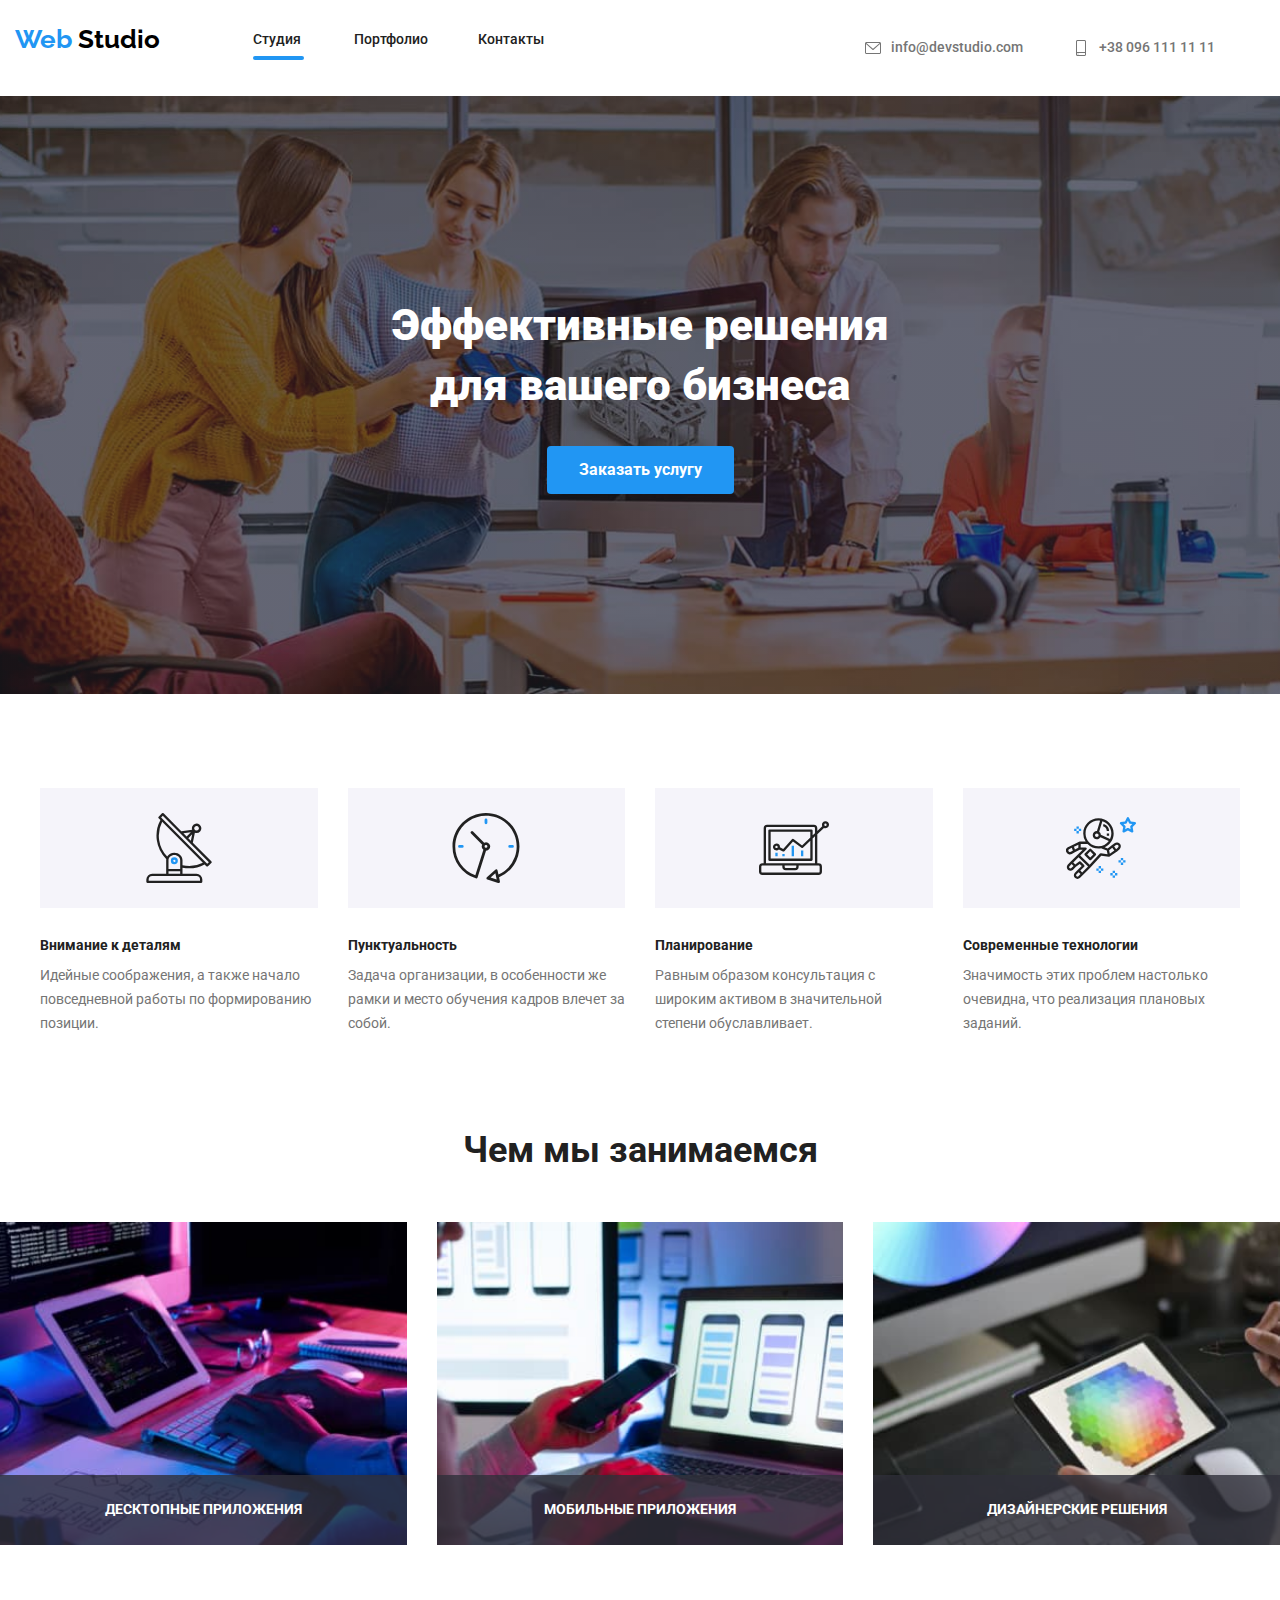
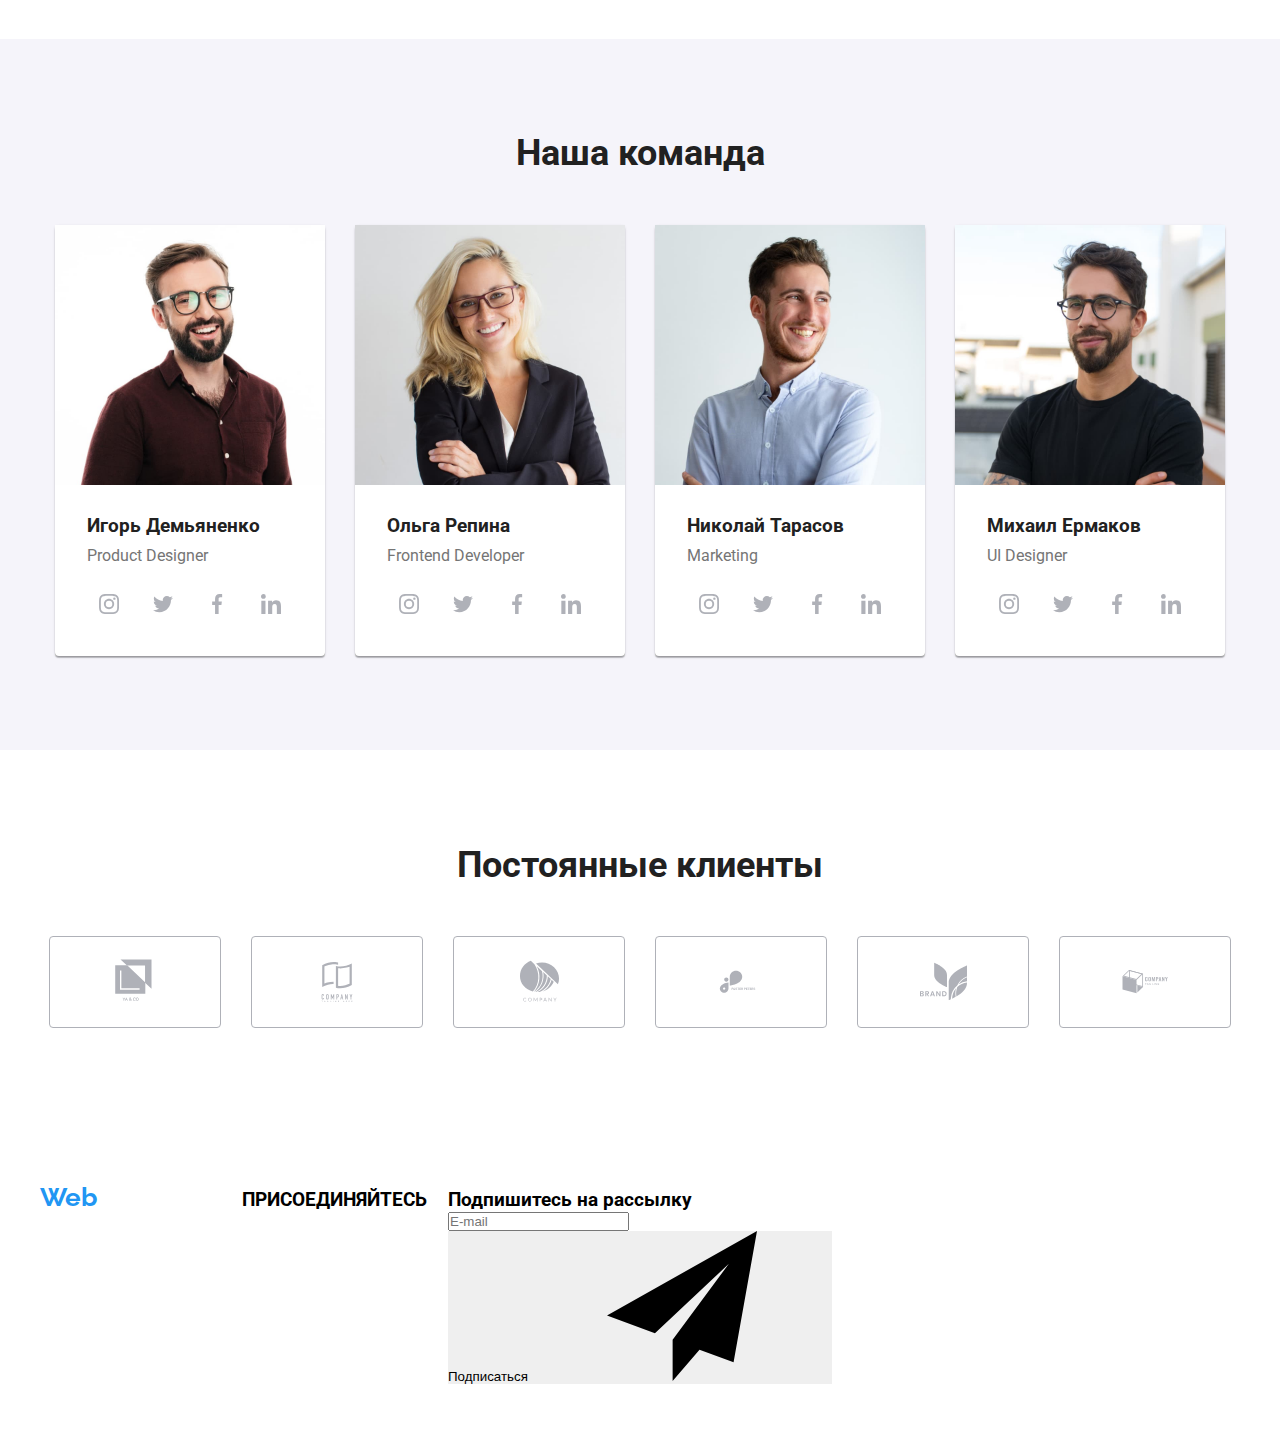
==== commit a10fcb71: "Update index.html" ====
--- a/index.html
+++ b/index.html
@@ -487,32 +487,32 @@
 
           <h3 class="join__title">ПРИСОЕДИНЯЙТЕСЬ </h3>
 
-          <ul class="social-networks">
-
-            <li class="social-networks__elements">
-              <a class="social-networks__link--white">
-                 <svg class="social-networks__svg">
+          <ul class="footer-social__list">
+
+            <li class="footer-social__elements">
+              <a class="footer-social__link">
+                 <svg class="footer-social__icon">
               <use href="./img/icons.svg#icon-instagram-2">
               </use>
             </svg></a></li>
 
-            <li class="social-networks__elements">
-              <a class="social-networks__link--white">
-                <svg class="social-networks__svg">
+            <li class="footer-social__elements">
+              <a class="footer-social__link">
+                <svg class="footer-social__icon">
               <use href="./img/icons.svg#icon-twitter-1">
               </use>
             </svg></a></li>
 
-            <li class="social-networks__elements">
-              <a class="social-networks__link--white">
-                <svg class="social-networks__svg">
+            <li class="footer-social__elements">
+              <a class="footer-social__link">
+                <svg class="footer-social__icon">
               <use href="./img/icons.svg#icon-facebook-1">
               </use>
             </svg></a></li>
 
-            <li class="social-networks__elements">
-              <a class="social-networks__link--white">
-                <svg class="social-networks__svg">
+            <li class="footer-social__elements">
+              <a class="footer-social__link">
+                <svg class="footer-social__icon">
               <use href="./img/icons.svg#icon-linkedin-1">
               </use>
             </svg></a></li>
--- a/css/main.min.css
+++ b/css/main.min.css
@@ -1,2 +1,2 @@
-*{margin:0;padding:0}body{font-family:"Roboto", sans-serif}a{text-decoration:none}img{display:block;width:100%;height:auto}button{border:0px}ul{list-style:none}.list{padding:0%;margin:0%;list-style:none}.container{max-width:1200px;margin:auto;padding-left:15px;padding-right:15px}.page-header{background-color:#fff}.page-header__nav{display:-webkit-box;display:-ms-flexbox;display:flex}.page-header__container{display:-webkit-box;display:-ms-flexbox;display:flex;-webkit-box-align:center;-ms-flex-align:center;align-items:center;width:1200px;padding:0 15px;background-color:#fff}.page-header--line{border-bottom:1px solid #ECECEC}.main-nav{display:-webkit-box;display:-ms-flexbox;display:flex;-webkit-box-align:center;-ms-flex-align:center;align-items:center}.page-header__logo{display:block;font-family:"Raleway", sans-serif;font-weight:700;font-size:26px;line-height:1.19;font-style:normal;color:#000;margin-top:24px;margin-bottom:25px}.logotype--inverse{color:#fff}.page-header__logo-accent{color:#2196f3}.container-footer__logotype{margin-bottom:20px}.set-pages{display:-webkit-box;display:-ms-flexbox;display:flex;margin-left:93px;font-style:normal;font-weight:500;font-size:14px;line-height:1.14}.set-pages__item+.set-pages__item{margin-left:50px}.set-pages__links{display:block;padding-top:32px;padding-bottom:32px}.set-pages__item__links{display:-webkit-box;display:-ms-flexbox;display:flex;-webkit-box-align:center;-ms-flex-align:center;align-items:center}.set-pages--current{color:#2196f3}.set-pages__links{color:#212121}.set-pages__links:hover,.set-pages__links:focus{color:#2196f3;-webkit-transition-property:-webkit-transform;transition-property:-webkit-transform;transition-property:transform;transition-property:transform, -webkit-transform;-webkit-transition:250ms cubic-bezier(0.4, 0, 0.2, 1);transition:250ms cubic-bezier(0.4, 0, 0.2, 1)}.set-pages__links{position:relative}.set-pages__links--current::after{position:relative;content:"";left:0;bottom:0;display:inline-block;width:100%;height:4px;background-color:#2196f3;border-radius:2px}.contact-links{font-style:normal;font-weight:500;font-size:14px;line-height:1.14;margin-left:auto;display:-webkit-box;display:-ms-flexbox;display:flex;-webkit-box-align:center;-ms-flex-align:center;align-items:center}.contact-links__link{display:-webkit-box;display:-ms-flexbox;display:flex;-webkit-box-align:center;-ms-flex-align:center;align-items:center;color:#757575}.contact-links__link:hover,.contact-links__link:focus{color:#2196f3;-webkit-transition-property:-webkit-transform;transition-property:-webkit-transform;transition-property:transform;transition-property:transform, -webkit-transform;-webkit-transition:250ms cubic-bezier(0.4, 0, 0.2, 1);transition:250ms cubic-bezier(0.4, 0, 0.2, 1)}.contact-links__item+.contact-links__item{margin-left:50px}.contact-links__icon{width:16px;height:16px;fill:currentColor;margin-right:10px}.hero{max-width:1600px;text-align:center;margin:0 auto;background-image:-webkit-gradient(linear, left top, left bottom, from(rgba(47,48,58,0.4)), to(rgba(47,48,58,0.4))),url("/img/Img 17.jpg");background-image:linear-gradient(rgba(47,48,58,0.4), rgba(47,48,58,0.4)),url("/img/Img 17.jpg");background-repeat:no-repeat;background-size:cover;background-position:center}.hero__container{padding:200px 15px;max-width:1600px;margin-left:auto;margin-right:auto}.hero__title{width:696px;margin-left:auto;margin-right:auto;margin-bottom:30px;font-style:normal;font-weight:900;font-size:44px;line-height:1.36;color:#fff;text-align:center}.hero__button{font-family:"Roboto", sans-serif;font-style:normal;font-weight:700;font-size:16px;line-height:1.8;color:#fff;background-color:#2196f3;outline:0px;padding:10px 32px;border-radius:4px}.backdrop{position:fixed;top:0;left:0;width:100%;height:100%;background-color:rgba(175,149,149,0.2);opacity:1;-webkit-transition:opacity 250ms cubic-bezier(0.4, 0, 0.2, 1);transition:opacity 250ms cubic-bezier(0.4, 0, 0.2, 1)}.backdrop.is-hidden{opacity:0;pointer-events:none;visibility:visible}.modal{position:absolute;top:50%;left:50%;padding:40px;max-height:581px;max-width:528px;border-radius:4px;-webkit-box-shadow:0px 1px 3px rgba(0,0,0,0.12),0px 1px 1px rgba(0,0,0,0.14),0px 2px 1px rgba(0,0,0,0.2);box-shadow:0px 1px 3px rgba(0,0,0,0.12),0px 1px 1px rgba(0,0,0,0.14),0px 2px 1px rgba(0,0,0,0.2);-webkit-transform:translate(-50%, -50%) scale(1);transform:translate(-50%, -50%) scale(1);-webkit-transition-property:-webkit-transform;transition-property:-webkit-transform;transition-property:transform;transition-property:transform, -webkit-transform;-webkit-transition:250ms cubic-bezier(0.4, 0, 0.2, 1);transition:250ms cubic-bezier(0.4, 0, 0.2, 1);background-color:#fff;padding-top:40px;padding-bottom:40px;padding-left:40px;padding-right:40px}.modal-button{display:-webkit-box;display:-ms-flexbox;display:flex;-webkit-box-pack:center;-ms-flex-pack:center;justify-content:center;-webkit-box-align:center;-ms-flex-align:center;align-items:center;position:absolute;width:30px;height:30px;background-color:#fff;border:1px solid rgba(0,0,0,0.1);border-radius:50%;top:8px;right:8px;outline:0px;color:#000}.modal-button :hover,.modal-button :focus{-webkit-transition-property:-webkit-transform;transition-property:-webkit-transform;transition-property:transform;transition-property:transform, -webkit-transform;-webkit-transition:250ms cubic-bezier(0.4, 0, 0.2, 1);transition:250ms cubic-bezier(0.4, 0, 0.2, 1);color:#2196f3;outline:0px}.modal-button__close{width:18px;height:18px;top:3px;left:4px;fill:currentColor}.modal-title{font-family:Roboto, sans-serif;font-style:normal;font-weight:700;font-size:20px;line-height:1,15px;color:var(--black-text);text-align:center;margin-bottom:12px;letter-spacing:0.03em}.form-field{display:-webkit-box;display:-ms-flexbox;display:flex;-webkit-box-orient:vertical;-webkit-box-direction:normal;-ms-flex-direction:column;flex-direction:column;margin-bottom:10px;position:relative}.form-field__name{font-family:"Roboto", sans-serif;font-style:normal;font-weight:400;font-size:12px;line-height:1,16px;color:#757575;margin-bottom:4px;letter-spacing:0.01em}.form-field--placecomment{font-family:"Roboto", sans-serif;margin-bottom:20px}.form-field__input{height:40px;border:1px solid rgba(33,33,33,0.2);border-radius:4px;padding-left:40px}.form-field__input:hover,.form-field__input:focus{fill:#2196f3;border-color:#2196f3;-webkit-transition-property:-webkit-transform;transition-property:-webkit-transform;transition-property:transform;transition-property:transform, -webkit-transform;-webkit-transition:250ms cubic-bezier(0.4, 0, 0.2, 1);transition:250ms cubic-bezier(0.4, 0, 0.2, 1)}.form-field__input:focus,.form-field__input:hover+.form-field__svg{outline:none;fill:#2196f3;-webkit-transition-property:-webkit-transform;transition-property:-webkit-transform;transition-property:transform;transition-property:transform, -webkit-transform;-webkit-transition:250ms cubic-bezier(0.4, 0, 0.2, 1);transition:250ms cubic-bezier(0.4, 0, 0.2, 1)}.form-field__svg{position:absolute;top:50%;left:12px;fill:#212121}.form-field__textarea{height:120px;border:1px solid rgba(33,33,33,0.2);border-radius:4px;margin-bottom:20px;padding:12px 16px;font-family:"Roboto", sans-serif;font-style:normal;font-weight:400;font-size:12px;line-height:1.16px;color:rgba(117,117,117,0.5)}.form-field__textarea:hover,.form-field__textarea:focus{border:1px solid #2196f3;outline:none;-webkit-transition-property:-webkit-transform;transition-property:-webkit-transform;transition-property:transform;transition-property:transform, -webkit-transform;-webkit-transition:250ms cubic-bezier(0.4, 0, 0.2, 1);transition:250ms cubic-bezier(0.4, 0, 0.2, 1)}.wrapper-checkbox__label{font-style:normal;font-weight:400;font-size:14px;line-height:1.71px;color:#757575;display:-webkit-box;display:-ms-flexbox;display:flex;-webkit-box-align:center;-ms-flex-align:center;align-items:center;margin-bottom:30px}.wrapper-checkbox__link{display:block;color:#2196f3;text-decoration:underline}.wrapper-checkbox__input{position:absolute;width:1px;height:1px;margin:-1px;border:0;padding:0;white-space:nowrap;-webkit-clip-path:inset(100%);clip-path:inset(100%);clip:rect(0 0 0 0);overflow:hidden}.wrapper-checkbox__icon{display:inline-block;width:16px;height:15px;letter-spacing:00.03em;border:2px solid #212121;border-radius:2px;margin-left:14px;margin-right:9px}.wrapper-checkbox__input:checked+.wrapper-checkbox__icon{border-color:transparent;fill:#fff;background-color:#2196f3;background-image:url(../img/icon-check.svg);background-size:contain;background-origin:border-box;-webkit-transition-property:-webkit-transform;transition-property:-webkit-transform;transition-property:transform;transition-property:transform, -webkit-transform;-webkit-transition:250ms cubic-bezier(0.4, 0, 0.2, 1);transition:250ms cubic-bezier(0.4, 0, 0.2, 1)}.div-button__submit{width:200px;height:50px;border-radius:4px;border:1px solid #2196f3;color:#fff;background-color:#2196f3;font-weight:700;font-size:16px;line-height:1.87px;outline:0px}.div-button{display:-webkit-box;display:-ms-flexbox;display:flex;-webkit-box-pack:center;-ms-flex-pack:center;justify-content:center}textarea{resize:none}.advancers__container{padding-top:94px;padding-bottom:94px}.visually-hidden{position:absolute;width:1px;height:1px;margin:-1px;border:0;padding:0;white-space:nowrap;-webkit-clip-path:inset(100%);clip-path:inset(100%);clip:rect(0 0 0 0);overflow:hidden}.advancers__list{display:-webkit-box;display:-ms-flexbox;display:flex}.advancers__list .advancers__box{height:120px;display:-webkit-box;display:-ms-flexbox;display:flex;-webkit-box-align:center;-ms-flex-align:center;align-items:center;-webkit-box-pack:center;-ms-flex-pack:center;justify-content:center;background-color:#f5f4fa;margin-bottom:30px}.advancers__list .advancers__icon{width:70px;height:70px;fill:currentColor}.advancers__list .advancers__item+.advancers__item{margin-left:30px}.advancers__list .advancers__item{-ms-flex-preferred-size:calc((100% - 90px) / 4);flex-basis:calc((100% - 90px) / 4)}.advancers__description{font-style:normal;font-weight:700;font-size:14px;line-height:1.14;color:#212121;margin-bottom:10px}.advancers__text{font-style:normal;font-weight:400;font-size:14px;line-height:1.71;color:#757575}.our-work__container{padding-bottom:94px}.our-work__title{font-style:normal;font-weight:700;font-size:36px;line-height:1.16;text-align:center;color:#212121;margin-bottom:50px}.our-work__list{margin:0;list-style:none;display:-webkit-box;display:-ms-flexbox;display:flex;margin-left:-30px}.our-work__list>.our-work__item{-ms-flex-preferred-size:calc(100% / 3 - 30px);flex-basis:calc(100% / 3 - 30px);margin-left:30px}.our-work__item{margin:0;position:relative}.our-work__box{position:absolute;bottom:0;width:100%;padding-top:27px;padding-bottom:27px;background-color:rgba(47,48,58,0.8);display:block}.our-work__thumb{position:relative;overflow:hidden}.our-work__box>.our-work__text{text-align:center}.our-work__thumb>.our-work__box{position:absolute}.our-work__text{font-style:normal;font-weight:700;font-size:14px;line-height:1.14;color:#fff}.team{background-color:#f5f4fa;padding-top:94px;padding-bottom:94px}.team .container{max-width:1200px;margin:auto;padding-left:15px;padding-right:15px;-webkit-box-sizing:border-box;box-sizing:border-box}.team__title{font-style:normal;font-weight:700;font-size:36px;line-height:1.16;color:#212121;text-align:center;margin-bottom:50px}.team__list{padding:0;margin:0%;list-style:none;display:-webkit-box;display:-ms-flexbox;display:flex;margin-left:-30px;margin-top:-0}.team__item{-ms-flex-preferred-size:calc(100% / 4 - 30px);flex-basis:calc(100% / 4 - 30px);margin-left:30px;margin-top:0;background-color:#fff}.team__article{border-radius:4px;-webkit-box-shadow:0px 1px 3px rgba(0,0,0,0.12),0px 1px 1px rgba(0,0,0,0.14),0px 2px 1px rgba(0,0,0,0.2);box-shadow:0px 1px 3px rgba(0,0,0,0.12),0px 1px 1px rgba(0,0,0,0.14),0px 2px 1px rgba(0,0,0,0.2)}.team__box{font-style:normal;font-weight:400;font-size:16px;line-height:1.18;color:#212121;padding:30px 32px}.team__position{font-style:normal;font-weight:400;font-size:16px;line-height:1.18;margin-top:10px;color:#757575}.team-social____link{width:44px;height:44px;border-radius:50%;color:#AFB1B8;display:-webkit-box;display:-ms-flexbox;display:flex;-webkit-box-align:center;-ms-flex-align:center;align-items:center;-webkit-box-pack:center;-ms-flex-pack:center;justify-content:center}.team-social____link:hover,.team-social____link:focus{background-color:#2196f3;color:#fff;-webkit-transition-property:-webkit-transform;transition-property:-webkit-transform;transition-property:transform;transition-property:transform, -webkit-transform;-webkit-transition:250ms cubic-bezier(0.4, 0, 0.2, 1);transition:250ms cubic-bezier(0.4, 0, 0.2, 1)}.team-social__list{display:-webkit-box;display:-ms-flexbox;display:flex;-webkit-box-align:center;-ms-flex-align:center;align-items:center;margin-top:16px}.team-social__list .team-social__elements+.team-social__elements{margin-left:10px}.team-social____icon{width:20px;height:20px;fill:currentColor}.container--our-customers{padding-top:94px;padding-bottom:94px}.our-cust-title{font-style:normal;font-weight:700;font-size:36px;line-height:1,16px;color:#212121;text-align:center;margin-bottom:50px}.customer-list{display:-webkit-box;display:-ms-flexbox;display:flex;-webkit-box-align:center;-ms-flex-align:center;align-items:center;-webkit-box-pack:center;-ms-flex-pack:center;justify-content:center;margin:0;padding:0}.customer-list .customer-list__element+.customer-list__element{margin-left:30px}.customer-list__link{display:-webkit-box;display:-ms-flexbox;display:flex;-webkit-box-align:center;-ms-flex-align:center;align-items:center;-webkit-box-pack:center;-ms-flex-pack:center;justify-content:center;width:170px;height:90px;fill:#AFB1B8;border:1px solid #AFB1B8;border-radius:4px}.customer-list__link:hover,.customer-list__link:focus{fill:#2196f3;border:1px solid #2196f3;-webkit-transition-property:-webkit-transform;transition-property:-webkit-transform;transition-property:transform;transition-property:transform, -webkit-transform;-webkit-transition:250ms cubic-bezier(0.4, 0, 0.2, 1);transition:250ms cubic-bezier(0.4, 0, 0.2, 1)}.footer{background-color:#2f303a}.logotype{display:block;font-family:"Raleway", sans-serif;font-weight:700;font-size:26px;line-height:1.19;font-style:normal}.logotype__accent{color:#2196f3}.footer--container{display:-webkit-box;display:-ms-flexbox;display:flex;-webkit-box-align:baseline;-ms-flex-align:baseline;align-items:baseline;padding-top:60px;padding-bottom:60px}.address-box__street{font-style:normal;font-weight:400;font-size:14px;line-height:1.71;color:#fff;margin-bottom:9px}.address-box__street:hover,.address-box__street:focus{color:#2196f3;-webkit-transition-property:-webkit-transform;transition-property:-webkit-transform;transition-property:transform;transition-property:transform, -webkit-transform;-webkit-transition:250ms cubic-bezier(0.4, 0, 0.2, 1);transition:250ms cubic-bezier(0.4, 0, 0.2, 1)}.contact-footer{font-style:normal;font-weight:400;font-size:14px;line-height:1.71;display:block}.contact-footer__meil{margin-bottom:9px}.contact-footer__link{color:rgba(255,255,255,0.6)}.contact-footer__link:hover,.contact-footer__link:focus{color:#2196f3;-webkit-transition-property:-webkit-transform;transition-property:-webkit-transform;transition-property:transform;transition-property:transform, -webkit-transform;-webkit-transition:250ms cubic-bezier(0.4, 0, 0.2, 1);transition:250ms cubic-bezier(0.4, 0, 0.2, 1)}.join-box{margin-left:70px}.join__title{font-family:"Roboto", sans-serif;font-weight:700;font-size:14px;line-height:1.14;font-style:normal;color:#fff;margin-bottom:20px}.social-networks__link--white{width:44px;height:44px;border-radius:50%;color:#fff;display:-webkit-box;display:-ms-flexbox;display:flex;-webkit-box-align:center;-ms-flex-align:center;align-items:center;-webkit-box-pack:center;-ms-flex-pack:center;justify-content:center}.social-networks__link--white:hover,.social-networks__link--white:focus{background-color:#2196f3;color:#fff;-webkit-transition-property:-webkit-transform;transition-property:-webkit-transform;transition-property:transform;transition-property:transform, -webkit-transform;-webkit-transition:250ms cubic-bezier(0.4, 0, 0.2, 1);transition:250ms cubic-bezier(0.4, 0, 0.2, 1)}.social-networks{display:-webkit-box;display:-ms-flexbox;display:flex;-webkit-box-align:center;-ms-flex-align:center;align-items:center;margin-top:16px}.social-networks .social-networks__elements+.social-networks__elements{margin-left:10px}.social-networks__svg{width:20px;height:20px;fill:currentColor}.box-form{margin-left:93px}.box-form__text{font-family:"Roboto", sans-serif;font-weight:700;font-size:14px;line-height:1.17;font-style:normal;color:#fff;text-transform:uppercase;margin-bottom:20px}.form-footer{display:-webkit-box;display:-ms-flexbox;display:flex;-webkit-box-align:center;-ms-flex-align:center;align-items:center}.form-footer__input{width:358px;height:50px;border-radius:4px;border:1px solid #fff;background-color:#2f303a;display:-webkit-box;display:-ms-flexbox;display:flex;-webkit-box-align:center;-ms-flex-align:center;align-items:center;padding-left:16px;font-family:"Roboto", sans-serif;font-weight:400;font-size:16px;line-height:1.25;font-style:normal}.form-footer__input__input:focus{outline:none}.form-footer___button{width:200px;height:50px;border-radius:4px;color:#fff;background-color:#2196f3;font-weight:700;font-size:16px;line-height:1.87;font-family:"Roboto", sans-serif;display:-webkit-box;display:-ms-flexbox;display:flex;-webkit-box-align:center;-ms-flex-align:center;align-items:center;padding-left:29px;margin-left:10px;border:0px}.form-footer__svg{width:24px;height:24px;fill:#fff;top:13px;left:28px;margin-left:10px}.page-header--portfolio{border-bottom:1px solid #ECECEC}.page-header{background-color:#fff}.page-header__nav{display:-webkit-box;display:-ms-flexbox;display:flex}.page-header__container{display:-webkit-box;display:-ms-flexbox;display:flex;-webkit-box-align:center;-ms-flex-align:center;align-items:center;width:1200px;padding:0 15px;background-color:#fff}.page-header--line{border-bottom:1px solid #ECECEC}.main-nav{display:-webkit-box;display:-ms-flexbox;display:flex;-webkit-box-align:center;-ms-flex-align:center;align-items:center}.page-header__logo{display:block;font-family:"Raleway", sans-serif;font-weight:700;font-size:26px;line-height:1.19;font-style:normal;color:#000;margin-top:24px;margin-bottom:25px}.logotype--inverse{color:#fff}.page-header__logo-accent{color:#2196f3}.container-footer__logotype{margin-bottom:20px}.set-pages{display:-webkit-box;display:-ms-flexbox;display:flex;margin-left:93px;font-style:normal;font-weight:500;font-size:14px;line-height:1.14}.set-pages__item+.set-pages__item{margin-left:50px}.set-pages__links{display:block;padding-top:32px;padding-bottom:32px}.set-pages__item__links{display:-webkit-box;display:-ms-flexbox;display:flex;-webkit-box-align:center;-ms-flex-align:center;align-items:center}.set-pages--current{color:#2196f3}.set-pages__links{color:#212121}.set-pages__links:hover,.set-pages__links:focus{color:#2196f3;-webkit-transition-property:-webkit-transform;transition-property:-webkit-transform;transition-property:transform;transition-property:transform, -webkit-transform;-webkit-transition:250ms cubic-bezier(0.4, 0, 0.2, 1);transition:250ms cubic-bezier(0.4, 0, 0.2, 1)}.set-pages__links{position:relative}.set-pages__links--current::after{position:relative;content:"";left:0;bottom:0;display:inline-block;width:100%;height:4px;background-color:#2196f3;border-radius:2px}.contact-links{font-style:normal;font-weight:500;font-size:14px;line-height:1.14;margin-left:auto;display:-webkit-box;display:-ms-flexbox;display:flex;-webkit-box-align:center;-ms-flex-align:center;align-items:center}.contact-links__link{display:-webkit-box;display:-ms-flexbox;display:flex;-webkit-box-align:center;-ms-flex-align:center;align-items:center;color:#757575}.contact-links__link:hover,.contact-links__link:focus{color:#2196f3;-webkit-transition-property:-webkit-transform;transition-property:-webkit-transform;transition-property:transform;transition-property:transform, -webkit-transform;-webkit-transition:250ms cubic-bezier(0.4, 0, 0.2, 1);transition:250ms cubic-bezier(0.4, 0, 0.2, 1)}.contact-links__item+.contact-links__item{margin-left:50px}.contact-links__icon{width:16px;height:16px;fill:currentColor;margin-right:10px}.container{max-width:1200px;margin-left:auto;margin-right:auto;padding-left:15px;padding-right:15px}.container--portfolio{padding-top:94px;padding-bottom:94px}.btn-box{display:-webkit-box;display:-ms-flexbox;display:flex;-webkit-box-pack:center;-ms-flex-pack:center;justify-content:center;margin-bottom:50px}.btn-box__element{font-style:normal;font-weight:500;font-size:16px;line-height:1.62;margin-right:8px}.btn-box__element:last-child{margin-right:0px}.btn-box__button{color:#212121;font-weight:500;font-size:16px;line-height:1.62;font-family:"Roboto", sans-serif;padding:6px 22px;background-color:#f5f4fa;border-radius:4px;-webkit-transition-property:-webkit-transform;transition-property:-webkit-transform;transition-property:transform;transition-property:transform, -webkit-transform;-webkit-transition:250ms cubic-bezier(0.4, 0, 0.2, 1);transition:250ms cubic-bezier(0.4, 0, 0.2, 1);border:0px}.btn-box__button:hover,.btn-box__button:focus{color:#fff;background-color:#2196f3;border-radius:4px;-webkit-transition-property:-webkit-transform;transition-property:-webkit-transform;transition-property:transform;transition-property:transform, -webkit-transform;-webkit-transition:250ms cubic-bezier(0.4, 0, 0.2, 1);transition:250ms cubic-bezier(0.4, 0, 0.2, 1)}.card-filters{padding:0;margin:0;list-style:none;display:-webkit-box;display:-ms-flexbox;display:flex;-ms-flex-wrap:wrap;flex-wrap:wrap;margin-top:-30px;margin-left:-30px}.card-filters__element{-ms-flex-preferred-size:calc(100% / 3 - 30px);flex-basis:calc(100% / 3 - 30px);margin-left:30px;margin-top:30px}.card-filters__element:hover,.card-filters__element:focus{-webkit-box-shadow:0px 1px 1px rgba(0,0,0,0.12),0px 4px 4px rgba(0,0,0,0.6),1px 4px 6px rgba(0,0,0,0.16);box-shadow:0px 1px 1px rgba(0,0,0,0.12),0px 4px 4px rgba(0,0,0,0.6),1px 4px 6px rgba(0,0,0,0.16);-webkit-transition-property:-webkit-transform;transition-property:-webkit-transform;transition-property:transform;transition-property:transform, -webkit-transform;-webkit-transition:250ms cubic-bezier(0.4, 0, 0.2, 1);transition:250ms cubic-bezier(0.4, 0, 0.2, 1)}.card-filters__content{padding:30px 32px;border:1px solid #eee}.card-filters__content .card-filters__title{font-style:normal;font-weight:700;font-size:18px;line-height:2;color:#212121}.card-filters__content .card-filters__text{font-style:normal;font-weight:400;font-size:16px;line-height:1.87;color:#757575;margin-top:4px}.card-filters__link{border-radius:5px}.card-filters__thumb{position:relative;overflow:hidden}.card-filters__overlay{position:absolute;top:0;right:0;height:100%;width:100%;background-color:rgba(33,150,243,0.9);-webkit-transform:translateY(100%);transform:translateY(100%);-webkit-transition-property:-webkit-transform;transition-property:-webkit-transform;transition-property:transform;transition-property:transform, -webkit-transform;-webkit-transition:250ms cubic-bezier(0.4, 0, 0.2, 1);transition:250ms cubic-bezier(0.4, 0, 0.2, 1)}.card-filters__actionstext{font-style:normal;font-weight:400px;font-size:18px;line-height:1.56;color:#fff;letter-spacing:0.03em;padding:63px 24px}.card-filters__link:hover .card-filters__overlay,.card-filters__link:focus .card-filters__overlay{-webkit-transform:translateY(0);transform:translateY(0);opacity:1;-webkit-transition-property:-webkit-transform;transition-property:-webkit-transform;transition-property:transform;transition-property:transform, -webkit-transform;-webkit-transition:250ms cubic-bezier(0.4, 0, 0.2, 1);transition:250ms cubic-bezier(0.4, 0, 0.2, 1)}
+*{margin:0;padding:0}body{font-family:"Roboto", sans-serif}a{text-decoration:none}img{display:block;width:100%;height:auto}button{border:0px}ul{list-style:none}.list{padding:0%;margin:0%;list-style:none}.container{max-width:1200px;margin:auto;padding-left:15px;padding-right:15px}.page-header{background-color:#fff}.page-header__nav{display:-webkit-box;display:-ms-flexbox;display:flex}.page-header__container{display:-webkit-box;display:-ms-flexbox;display:flex;-webkit-box-align:center;-ms-flex-align:center;align-items:center;width:1200px;padding:0 15px;background-color:#fff}.page-header--line{border-bottom:1px solid #ECECEC}.main-nav{display:-webkit-box;display:-ms-flexbox;display:flex;-webkit-box-align:center;-ms-flex-align:center;align-items:center}.page-header__logo{display:block;font-family:"Raleway", sans-serif;font-weight:700;font-size:26px;line-height:1.19;font-style:normal;color:#000;margin-top:24px;margin-bottom:25px}.logotype--inverse{color:#fff}.page-header__logo-accent{color:#2196f3}.container-footer__logotype{margin-bottom:20px}.set-pages{display:-webkit-box;display:-ms-flexbox;display:flex;margin-left:93px;font-style:normal;font-weight:500;font-size:14px;line-height:1.14}.set-pages__item+.set-pages__item{margin-left:50px}.set-pages__links{display:block;padding-top:32px;padding-bottom:32px}.set-pages__item__links{display:-webkit-box;display:-ms-flexbox;display:flex;-webkit-box-align:center;-ms-flex-align:center;align-items:center}.set-pages--current{color:#2196f3}.set-pages__links{color:#212121}.set-pages__links:hover,.set-pages__links:focus{color:#2196f3;-webkit-transition-property:-webkit-transform;transition-property:-webkit-transform;transition-property:transform;transition-property:transform, -webkit-transform;-webkit-transition:250ms cubic-bezier(0.4, 0, 0.2, 1);transition:250ms cubic-bezier(0.4, 0, 0.2, 1)}.set-pages__links{position:relative}.set-pages__links--current::after{position:relative;content:"";left:0;bottom:0;display:inline-block;width:100%;height:4px;background-color:#2196f3;border-radius:2px}.contact-links{font-style:normal;font-weight:500;font-size:14px;line-height:1.14;margin-left:auto;display:-webkit-box;display:-ms-flexbox;display:flex;-webkit-box-align:center;-ms-flex-align:center;align-items:center}.contact-links__link{display:-webkit-box;display:-ms-flexbox;display:flex;-webkit-box-align:center;-ms-flex-align:center;align-items:center;color:#757575}.contact-links__link:hover,.contact-links__link:focus{color:#2196f3;-webkit-transition-property:-webkit-transform;transition-property:-webkit-transform;transition-property:transform;transition-property:transform, -webkit-transform;-webkit-transition:250ms cubic-bezier(0.4, 0, 0.2, 1);transition:250ms cubic-bezier(0.4, 0, 0.2, 1)}.contact-links__item+.contact-links__item{margin-left:50px}.contact-links__icon{width:16px;height:16px;fill:currentColor;margin-right:10px}.hero{max-width:1600px;text-align:center;margin:0 auto;background-image:-webkit-gradient(linear, left top, left bottom, from(rgba(47,48,58,0.4)), to(rgba(47,48,58,0.4))),url("/img/Img 17.jpg");background-image:linear-gradient(rgba(47,48,58,0.4), rgba(47,48,58,0.4)),url("/img/Img 17.jpg");background-repeat:no-repeat;background-size:cover;background-position:center}.hero__container{padding:200px 15px;max-width:1600px;margin-left:auto;margin-right:auto}.hero__title{width:696px;margin-left:auto;margin-right:auto;margin-bottom:30px;font-style:normal;font-weight:900;font-size:44px;line-height:1.36;color:#fff;text-align:center}.hero__button{font-family:"Roboto", sans-serif;font-style:normal;font-weight:700;font-size:16px;line-height:1.8;color:#fff;background-color:#2196f3;outline:0px;padding:10px 32px;border-radius:4px}.backdrop{position:fixed;top:0;left:0;width:100%;height:100%;background-color:rgba(175,149,149,0.2);opacity:1;-webkit-transition:opacity 250ms cubic-bezier(0.4, 0, 0.2, 1);transition:opacity 250ms cubic-bezier(0.4, 0, 0.2, 1)}.backdrop.is-hidden{opacity:0;pointer-events:none;visibility:visible}.modal{position:absolute;top:50%;left:50%;padding:40px;max-height:581px;max-width:528px;border-radius:4px;-webkit-box-shadow:0px 1px 3px rgba(0,0,0,0.12),0px 1px 1px rgba(0,0,0,0.14),0px 2px 1px rgba(0,0,0,0.2);box-shadow:0px 1px 3px rgba(0,0,0,0.12),0px 1px 1px rgba(0,0,0,0.14),0px 2px 1px rgba(0,0,0,0.2);-webkit-transform:translate(-50%, -50%) scale(1);transform:translate(-50%, -50%) scale(1);-webkit-transition-property:-webkit-transform;transition-property:-webkit-transform;transition-property:transform;transition-property:transform, -webkit-transform;-webkit-transition:250ms cubic-bezier(0.4, 0, 0.2, 1);transition:250ms cubic-bezier(0.4, 0, 0.2, 1);background-color:#fff;padding-top:40px;padding-bottom:40px;padding-left:40px;padding-right:40px}.modal-button{display:-webkit-box;display:-ms-flexbox;display:flex;-webkit-box-pack:center;-ms-flex-pack:center;justify-content:center;-webkit-box-align:center;-ms-flex-align:center;align-items:center;position:absolute;width:30px;height:30px;background-color:#fff;border:1px solid rgba(0,0,0,0.1);border-radius:50%;top:8px;right:8px;outline:0px;color:#000}.modal-button :hover,.modal-button :focus{-webkit-transition-property:-webkit-transform;transition-property:-webkit-transform;transition-property:transform;transition-property:transform, -webkit-transform;-webkit-transition:250ms cubic-bezier(0.4, 0, 0.2, 1);transition:250ms cubic-bezier(0.4, 0, 0.2, 1);color:#2196f3;outline:0px}.modal-button__close{width:18px;height:18px;top:3px;left:4px;fill:currentColor}.modal-title{font-family:Roboto, sans-serif;font-style:normal;font-weight:700;font-size:20px;line-height:1,15px;color:var(--black-text);text-align:center;margin-bottom:12px;letter-spacing:0.03em}.form-field{display:-webkit-box;display:-ms-flexbox;display:flex;-webkit-box-orient:vertical;-webkit-box-direction:normal;-ms-flex-direction:column;flex-direction:column;margin-bottom:10px;position:relative}.form-field__name{font-family:"Roboto", sans-serif;font-style:normal;font-weight:400;font-size:12px;line-height:1,16px;color:#757575;margin-bottom:4px;letter-spacing:0.01em}.form-field--placecomment{font-family:"Roboto", sans-serif;margin-bottom:20px}.form-field__input{height:40px;border:1px solid rgba(33,33,33,0.2);border-radius:4px;padding-left:40px}.form-field__input:hover,.form-field__input:focus{fill:#2196f3;border-color:#2196f3;-webkit-transition-property:-webkit-transform;transition-property:-webkit-transform;transition-property:transform;transition-property:transform, -webkit-transform;-webkit-transition:250ms cubic-bezier(0.4, 0, 0.2, 1);transition:250ms cubic-bezier(0.4, 0, 0.2, 1)}.form-field__input:focus,.form-field__input:hover+.form-field__svg{outline:none;fill:#2196f3;-webkit-transition-property:-webkit-transform;transition-property:-webkit-transform;transition-property:transform;transition-property:transform, -webkit-transform;-webkit-transition:250ms cubic-bezier(0.4, 0, 0.2, 1);transition:250ms cubic-bezier(0.4, 0, 0.2, 1)}.form-field__svg{position:absolute;top:50%;left:12px;fill:#212121}.form-field__textarea{height:120px;border:1px solid rgba(33,33,33,0.2);border-radius:4px;margin-bottom:20px;padding:12px 16px;font-family:"Roboto", sans-serif;font-style:normal;font-weight:400;font-size:12px;line-height:1.16px;color:rgba(117,117,117,0.5)}.form-field__textarea:hover,.form-field__textarea:focus{border:1px solid #2196f3;outline:none;-webkit-transition-property:-webkit-transform;transition-property:-webkit-transform;transition-property:transform;transition-property:transform, -webkit-transform;-webkit-transition:250ms cubic-bezier(0.4, 0, 0.2, 1);transition:250ms cubic-bezier(0.4, 0, 0.2, 1)}.wrapper-checkbox__label{font-style:normal;font-weight:400;font-size:14px;line-height:1.71px;color:#757575;display:-webkit-box;display:-ms-flexbox;display:flex;-webkit-box-align:center;-ms-flex-align:center;align-items:center;margin-bottom:30px}.wrapper-checkbox__link{display:block;color:#2196f3;text-decoration:underline}.wrapper-checkbox__input{position:absolute;width:1px;height:1px;margin:-1px;border:0;padding:0;white-space:nowrap;-webkit-clip-path:inset(100%);clip-path:inset(100%);clip:rect(0 0 0 0);overflow:hidden}.wrapper-checkbox__icon{display:inline-block;width:16px;height:15px;letter-spacing:00.03em;border:2px solid #212121;border-radius:2px;margin-left:14px;margin-right:9px}.wrapper-checkbox__input:checked+.wrapper-checkbox__icon{border-color:transparent;fill:#fff;background-color:#2196f3;background-image:url(../img/icon-check.svg);background-size:contain;background-origin:border-box;-webkit-transition-property:-webkit-transform;transition-property:-webkit-transform;transition-property:transform;transition-property:transform, -webkit-transform;-webkit-transition:250ms cubic-bezier(0.4, 0, 0.2, 1);transition:250ms cubic-bezier(0.4, 0, 0.2, 1)}.div-button__submit{width:200px;height:50px;border-radius:4px;border:1px solid #2196f3;color:#fff;background-color:#2196f3;font-weight:700;font-size:16px;line-height:1.87px;outline:0px}.div-button{display:-webkit-box;display:-ms-flexbox;display:flex;-webkit-box-pack:center;-ms-flex-pack:center;justify-content:center}textarea{resize:none}.advancers__container{padding-top:94px;padding-bottom:94px}.visually-hidden{position:absolute;width:1px;height:1px;margin:-1px;border:0;padding:0;white-space:nowrap;-webkit-clip-path:inset(100%);clip-path:inset(100%);clip:rect(0 0 0 0);overflow:hidden}.advancers__list{display:-webkit-box;display:-ms-flexbox;display:flex}.advancers__list .advancers__box{height:120px;display:-webkit-box;display:-ms-flexbox;display:flex;-webkit-box-align:center;-ms-flex-align:center;align-items:center;-webkit-box-pack:center;-ms-flex-pack:center;justify-content:center;background-color:#f5f4fa;margin-bottom:30px}.advancers__list .advancers__icon{width:70px;height:70px;fill:currentColor}.advancers__list .advancers__item+.advancers__item{margin-left:30px}.advancers__list .advancers__item{-ms-flex-preferred-size:calc((100% - 90px) / 4);flex-basis:calc((100% - 90px) / 4)}.advancers__description{font-style:normal;font-weight:700;font-size:14px;line-height:1.14;color:#212121;margin-bottom:10px}.advancers__text{font-style:normal;font-weight:400;font-size:14px;line-height:1.71;color:#757575}.our-work__container{padding-bottom:94px}.our-work__title{font-style:normal;font-weight:700;font-size:36px;line-height:1.16;text-align:center;color:#212121;margin-bottom:50px}.our-work__list{margin:0;list-style:none;display:-webkit-box;display:-ms-flexbox;display:flex;margin-left:-30px}.our-work__list>.our-work__item{-ms-flex-preferred-size:calc(100% / 3 - 30px);flex-basis:calc(100% / 3 - 30px);margin-left:30px}.our-work__item{margin:0;position:relative}.our-work__box{position:absolute;bottom:0;width:100%;padding-top:27px;padding-bottom:27px;background-color:rgba(47,48,58,0.8);display:block}.our-work__thumb{position:relative;overflow:hidden}.our-work__box>.our-work__text{text-align:center}.our-work__thumb>.our-work__box{position:absolute}.our-work__text{font-style:normal;font-weight:700;font-size:14px;line-height:1.14;color:#fff}.team{background-color:#f5f4fa;padding-top:94px;padding-bottom:94px}.team .container{max-width:1200px;margin:auto;padding-left:15px;padding-right:15px;-webkit-box-sizing:border-box;box-sizing:border-box}.team__title{font-style:normal;font-weight:700;font-size:36px;line-height:1.16;color:#212121;text-align:center;margin-bottom:50px}.team__list{padding:0;margin:0%;list-style:none;display:-webkit-box;display:-ms-flexbox;display:flex;margin-left:-30px;margin-top:-0}.team__item{-ms-flex-preferred-size:calc(100% / 4 - 30px);flex-basis:calc(100% / 4 - 30px);margin-left:30px;margin-top:0;background-color:#fff}.team__article{border-radius:4px;-webkit-box-shadow:0px 1px 3px rgba(0,0,0,0.12),0px 1px 1px rgba(0,0,0,0.14),0px 2px 1px rgba(0,0,0,0.2);box-shadow:0px 1px 3px rgba(0,0,0,0.12),0px 1px 1px rgba(0,0,0,0.14),0px 2px 1px rgba(0,0,0,0.2)}.team__box{font-style:normal;font-weight:400;font-size:16px;line-height:1.18;color:#212121;padding:30px 32px}.team__position{font-style:normal;font-weight:400;font-size:16px;line-height:1.18;margin-top:10px;color:#757575}.team-social__link{width:44px;height:44px;border-radius:50%;color:#AFB1B8;display:-webkit-box;display:-ms-flexbox;display:flex;-webkit-box-align:center;-ms-flex-align:center;align-items:center;-webkit-box-pack:center;-ms-flex-pack:center;justify-content:center}.team-social__link:hover,.team-social__link:focus{background-color:#2196f3;color:#fff;-webkit-transition-property:-webkit-transform;transition-property:-webkit-transform;transition-property:transform;transition-property:transform, -webkit-transform;-webkit-transition:250ms cubic-bezier(0.4, 0, 0.2, 1);transition:250ms cubic-bezier(0.4, 0, 0.2, 1)}.team-social__list{display:-webkit-box;display:-ms-flexbox;display:flex;-webkit-box-align:center;-ms-flex-align:center;align-items:center;margin-top:16px}.team-social__list .team-social__elements+.team-social__elements{margin-left:10px}.team-social__icon{width:20px;height:20px;fill:currentColor}.container--our-customers{padding-top:94px;padding-bottom:94px}.our-cust-title{font-style:normal;font-weight:700;font-size:36px;line-height:1,16px;color:#212121;text-align:center;margin-bottom:50px}.customer-list{display:-webkit-box;display:-ms-flexbox;display:flex;-webkit-box-align:center;-ms-flex-align:center;align-items:center;-webkit-box-pack:center;-ms-flex-pack:center;justify-content:center;margin:0;padding:0}.customer-list .customer-list__element+.customer-list__element{margin-left:30px}.customer-list__link{display:-webkit-box;display:-ms-flexbox;display:flex;-webkit-box-align:center;-ms-flex-align:center;align-items:center;-webkit-box-pack:center;-ms-flex-pack:center;justify-content:center;width:170px;height:90px;fill:#AFB1B8;border:1px solid #AFB1B8;border-radius:4px}.customer-list__link:hover,.customer-list__link:focus{fill:#2196f3;border:1px solid #2196f3;-webkit-transition-property:-webkit-transform;transition-property:-webkit-transform;transition-property:transform;transition-property:transform, -webkit-transform;-webkit-transition:250ms cubic-bezier(0.4, 0, 0.2, 1);transition:250ms cubic-bezier(0.4, 0, 0.2, 1)}.page-footer{background-color:#2f303a}.logotype{display:block;font-family:"Raleway", sans-serif;font-weight:700;font-size:26px;line-height:1.19;font-style:normal}.logotype__accent{color:#2196f3}.footer--container{display:-webkit-box;display:-ms-flexbox;display:flex;-webkit-box-align:baseline;-ms-flex-align:baseline;align-items:baseline;padding-top:60px;padding-bottom:60px}.address-box__street{font-style:normal;font-weight:400;font-size:14px;line-height:1.71;color:#fff;margin-bottom:9px}.address-box__street:hover,.address-box__street:focus{color:#2196f3;-webkit-transition-property:-webkit-transform;transition-property:-webkit-transform;transition-property:transform;transition-property:transform, -webkit-transform;-webkit-transition:250ms cubic-bezier(0.4, 0, 0.2, 1);transition:250ms cubic-bezier(0.4, 0, 0.2, 1)}.contact-footer{font-style:normal;font-weight:400;font-size:14px;line-height:1.71;display:block}.contact-footer__meil{margin-bottom:9px}.contact-footer__link{color:rgba(255,255,255,0.6)}.contact-footer__link:hover,.contact-footer__link:focus{color:#2196f3;-webkit-transition-property:-webkit-transform;transition-property:-webkit-transform;transition-property:transform;transition-property:transform, -webkit-transform;-webkit-transition:250ms cubic-bezier(0.4, 0, 0.2, 1);transition:250ms cubic-bezier(0.4, 0, 0.2, 1)}.page-footer__social{margin-left:70px}.page-footer__title{font-family:"Roboto", sans-serif;font-weight:700;font-size:14px;line-height:1.14;font-style:normal;color:#fff;margin-bottom:20px}.footer-social__link{width:44px;height:44px;border-radius:50%;color:#fff;display:-webkit-box;display:-ms-flexbox;display:flex;-webkit-box-align:center;-ms-flex-align:center;align-items:center;-webkit-box-pack:center;-ms-flex-pack:center;justify-content:center;background-color:rgba(255,255,255,0.1)}.footer-social__link:hover,.footer-social__link:focus{background-color:#2196f3;color:#fff;-webkit-transition-property:-webkit-transform;transition-property:-webkit-transform;transition-property:transform;transition-property:transform, -webkit-transform;-webkit-transition:250ms cubic-bezier(0.4, 0, 0.2, 1);transition:250ms cubic-bezier(0.4, 0, 0.2, 1)}.footer-social__list{display:-webkit-box;display:-ms-flexbox;display:flex;-webkit-box-align:center;-ms-flex-align:center;align-items:center;margin-top:16px}.footer-social__list .footer-social__elements+.footer-social__elements{margin-left:10px}.footer-social__icon{width:20px;height:20px;fill:currentColor}.page-footer__form{margin-left:93px}.page-footer__text{font-family:"Roboto", sans-serif;font-weight:700;font-size:14px;line-height:1.17;font-style:normal;color:#fff;text-transform:uppercase;margin-bottom:20px}.page-footer__form{display:-webkit-box;display:-ms-flexbox;display:flex;-webkit-box-align:center;-ms-flex-align:center;align-items:center}.page-footer__input{width:358px;height:50px;border-radius:4px;border:1px solid #fff;background-color:#2f303a;display:-webkit-box;display:-ms-flexbox;display:flex;-webkit-box-align:center;-ms-flex-align:center;align-items:center;padding-left:16px;font-family:"Roboto", sans-serif;font-weight:400;font-size:16px;line-height:1.25;font-style:normal}.page-footer__input__input:focus{outline:none}.page-footer___button{width:200px;height:50px;border-radius:4px;color:#fff;background-color:#2196f3;font-weight:700;font-size:16px;line-height:1.87;font-family:"Roboto", sans-serif;display:-webkit-box;display:-ms-flexbox;display:flex;-webkit-box-align:center;-ms-flex-align:center;align-items:center;padding-left:29px;margin-left:10px;border:0px}.page-footer__icon{width:24px;height:24px;fill:#fff;top:13px;left:28px;margin-left:10px}.page-header--portfolio{border-bottom:1px solid #ECECEC}.page-header{background-color:#fff}.page-header__nav{display:-webkit-box;display:-ms-flexbox;display:flex}.page-header__container{display:-webkit-box;display:-ms-flexbox;display:flex;-webkit-box-align:center;-ms-flex-align:center;align-items:center;width:1200px;padding:0 15px;background-color:#fff}.page-header--line{border-bottom:1px solid #ECECEC}.main-nav{display:-webkit-box;display:-ms-flexbox;display:flex;-webkit-box-align:center;-ms-flex-align:center;align-items:center}.page-header__logo{display:block;font-family:"Raleway", sans-serif;font-weight:700;font-size:26px;line-height:1.19;font-style:normal;color:#000;margin-top:24px;margin-bottom:25px}.logotype--inverse{color:#fff}.page-header__logo-accent{color:#2196f3}.container-footer__logotype{margin-bottom:20px}.set-pages{display:-webkit-box;display:-ms-flexbox;display:flex;margin-left:93px;font-style:normal;font-weight:500;font-size:14px;line-height:1.14}.set-pages__item+.set-pages__item{margin-left:50px}.set-pages__links{display:block;padding-top:32px;padding-bottom:32px}.set-pages__item__links{display:-webkit-box;display:-ms-flexbox;display:flex;-webkit-box-align:center;-ms-flex-align:center;align-items:center}.set-pages--current{color:#2196f3}.set-pages__links{color:#212121}.set-pages__links:hover,.set-pages__links:focus{color:#2196f3;-webkit-transition-property:-webkit-transform;transition-property:-webkit-transform;transition-property:transform;transition-property:transform, -webkit-transform;-webkit-transition:250ms cubic-bezier(0.4, 0, 0.2, 1);transition:250ms cubic-bezier(0.4, 0, 0.2, 1)}.set-pages__links{position:relative}.set-pages__links--current::after{position:relative;content:"";left:0;bottom:0;display:inline-block;width:100%;height:4px;background-color:#2196f3;border-radius:2px}.contact-links{font-style:normal;font-weight:500;font-size:14px;line-height:1.14;margin-left:auto;display:-webkit-box;display:-ms-flexbox;display:flex;-webkit-box-align:center;-ms-flex-align:center;align-items:center}.contact-links__link{display:-webkit-box;display:-ms-flexbox;display:flex;-webkit-box-align:center;-ms-flex-align:center;align-items:center;color:#757575}.contact-links__link:hover,.contact-links__link:focus{color:#2196f3;-webkit-transition-property:-webkit-transform;transition-property:-webkit-transform;transition-property:transform;transition-property:transform, -webkit-transform;-webkit-transition:250ms cubic-bezier(0.4, 0, 0.2, 1);transition:250ms cubic-bezier(0.4, 0, 0.2, 1)}.contact-links__item+.contact-links__item{margin-left:50px}.contact-links__icon{width:16px;height:16px;fill:currentColor;margin-right:10px}.container{max-width:1200px;margin-left:auto;margin-right:auto;padding-left:15px;padding-right:15px}.container--portfolio{padding-top:94px;padding-bottom:94px}.filters__list{display:-webkit-box;display:-ms-flexbox;display:flex;-webkit-box-pack:center;-ms-flex-pack:center;justify-content:center;margin-bottom:50px}.filters__list__item{font-style:normal;font-weight:500;font-size:16px;line-height:1.62;margin-right:8px}.filters__item:last-child{margin-right:0px}.filters__button{color:#212121;font-weight:500;font-size:16px;line-height:1.62;font-family:"Roboto", sans-serif;padding:6px 22px;background-color:#f5f4fa;border-radius:4px;-webkit-transition-property:-webkit-transform;transition-property:-webkit-transform;transition-property:transform;transition-property:transform, -webkit-transform;-webkit-transition:250ms cubic-bezier(0.4, 0, 0.2, 1);transition:250ms cubic-bezier(0.4, 0, 0.2, 1);border:0px}.filters__button:hover,.filters__button:focus{color:#fff;background-color:#2196f3;border-radius:4px;-webkit-transition-property:-webkit-transform;transition-property:-webkit-transform;transition-property:transform;transition-property:transform, -webkit-transform;-webkit-transition:250ms cubic-bezier(0.4, 0, 0.2, 1);transition:250ms cubic-bezier(0.4, 0, 0.2, 1)}.card-filters{padding:0;margin:0;list-style:none;display:-webkit-box;display:-ms-flexbox;display:flex;-ms-flex-wrap:wrap;flex-wrap:wrap;margin-top:-30px;margin-left:-30px}.card-filters__element{-ms-flex-preferred-size:calc(100% / 3 - 30px);flex-basis:calc(100% / 3 - 30px);margin-left:30px;margin-top:30px}.card-filters__element:hover,.card-filters__element:focus{-webkit-box-shadow:0px 1px 1px rgba(0,0,0,0.12),0px 4px 4px rgba(0,0,0,0.6),1px 4px 6px rgba(0,0,0,0.16);box-shadow:0px 1px 1px rgba(0,0,0,0.12),0px 4px 4px rgba(0,0,0,0.6),1px 4px 6px rgba(0,0,0,0.16);-webkit-transition-property:-webkit-transform;transition-property:-webkit-transform;transition-property:transform;transition-property:transform, -webkit-transform;-webkit-transition:250ms cubic-bezier(0.4, 0, 0.2, 1);transition:250ms cubic-bezier(0.4, 0, 0.2, 1)}.card-filters__content{padding:30px 32px;border:1px solid #eee}.card-filters__content .card-filters__title{font-style:normal;font-weight:700;font-size:18px;line-height:2;color:#212121}.card-filters__content .card-filters__text{font-style:normal;font-weight:400;font-size:16px;line-height:1.87;color:#757575;margin-top:4px}.card-filters__link{border-radius:5px}.card-filters__thumb{position:relative;overflow:hidden}.card-filters__overlay{position:absolute;top:0;right:0;height:100%;width:100%;background-color:rgba(33,150,243,0.9);-webkit-transform:translateY(100%);transform:translateY(100%);-webkit-transition-property:-webkit-transform;transition-property:-webkit-transform;transition-property:transform;transition-property:transform, -webkit-transform;-webkit-transition:250ms cubic-bezier(0.4, 0, 0.2, 1);transition:250ms cubic-bezier(0.4, 0, 0.2, 1)}.card-filters__actionstext{font-style:normal;font-weight:400px;font-size:18px;line-height:1.56;color:#fff;letter-spacing:0.03em;padding:63px 24px}.card-filters__link:hover .card-filters__overlay,.card-filters__link:focus .card-filters__overlay{-webkit-transform:translateY(0);transform:translateY(0);opacity:1;-webkit-transition-property:-webkit-transform;transition-property:-webkit-transform;transition-property:transform;transition-property:transform, -webkit-transform;-webkit-transition:250ms cubic-bezier(0.4, 0, 0.2, 1);transition:250ms cubic-bezier(0.4, 0, 0.2, 1)}
 /*# sourceMappingURL=main.min.css.map */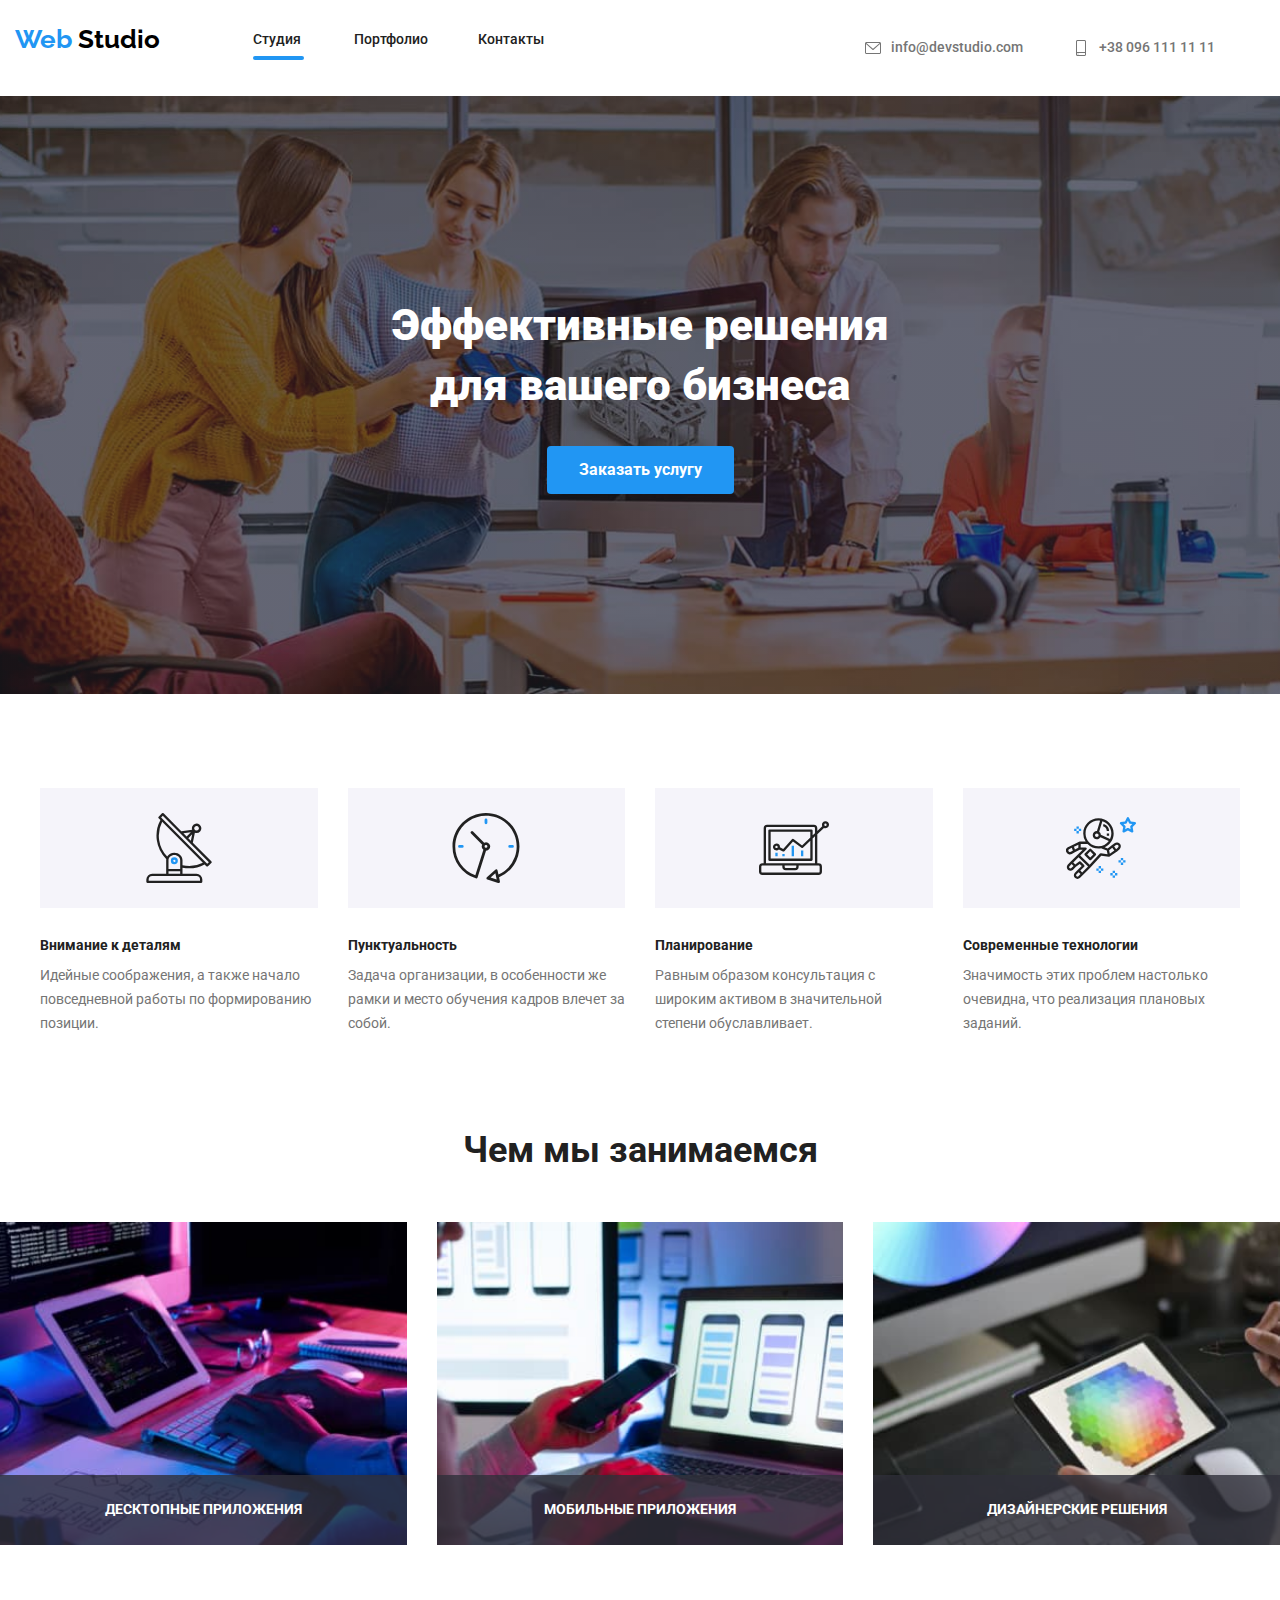
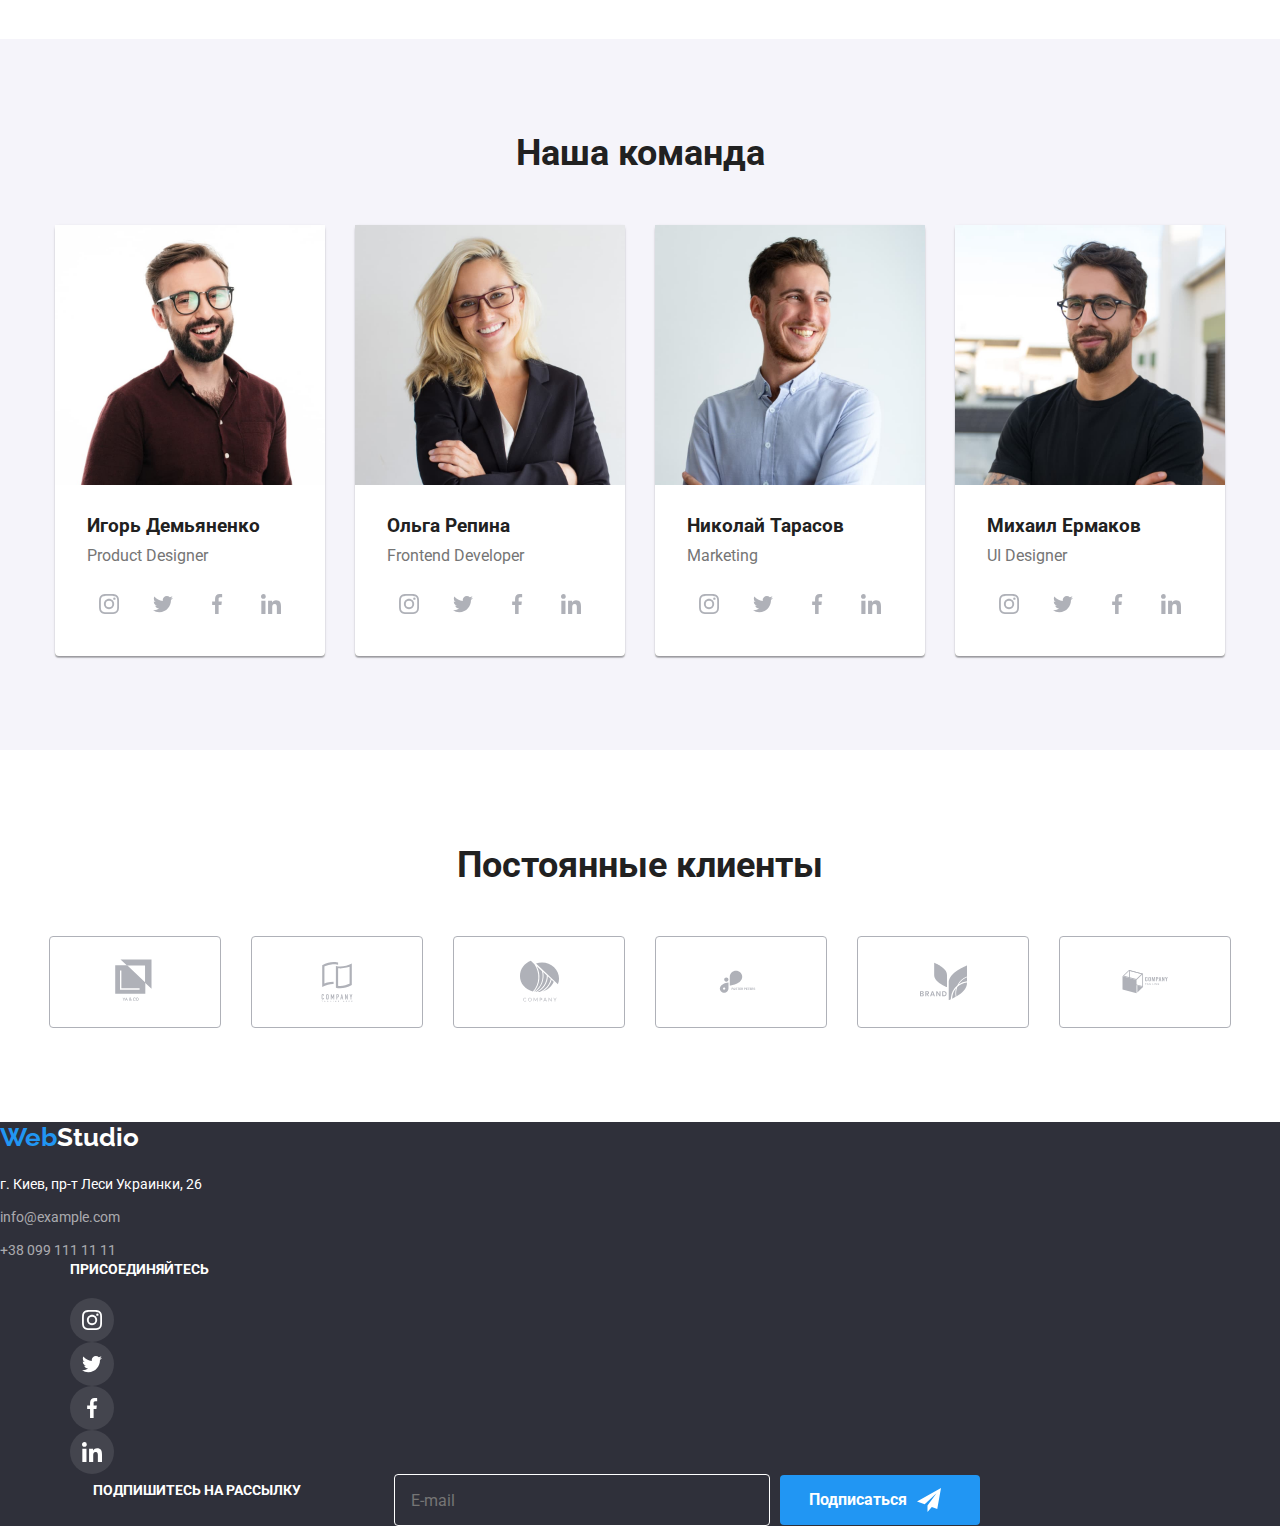
==== commit 96389d84: "Update index.html" ====
--- a/index.html
+++ b/index.html
@@ -452,11 +452,11 @@
 
     </main>
 
-    <footer class="footer">
+    <footer class="page-footer">
        
-       <div class="container  footer--container">
+       <div class="page-footer__container ">
          
-        <div class="box-footer">
+        <div class="page-footer__adress">
           
           <a href="/" class="logotype logotype--inverse 
            container-footer__logotype">
@@ -483,11 +483,11 @@
         </address>
         </div>
 
-        <div class="join-box">
-
-          <h3 class="join__title">ПРИСОЕДИНЯЙТЕСЬ </h3>
-
-          <ul class="footer-social__list">
+        <div class="page-footer__social">
+
+          <h3 class="page-footer__title">ПРИСОЕДИНЯЙТЕСЬ </h3>
+
+          <ul class="social-networks">
 
             <li class="footer-social__elements">
               <a class="footer-social__link">
@@ -520,22 +520,22 @@
 
         </div>
 
-        <div class="box-form">
-          <h3 class="box-form__text">Подпишитесь на рассылку</h3>
-
-         <div class="form-footer">
+        <div class="page-footer__form">
+          <h3 class="page-footer__text">Подпишитесь на рассылку</h3>
+
+         <div class="page-footer__form">
            
           <form >
-            <input class="form-footer__input"  
+            <input class="page-footer__input"  
                    type="email" 
                    name="mail" 
                    placeholder="E-mail"/>
           </form>
   
-          <button class="form-footer___button" 
+          <button class="page-footer___button" 
                   type="submit">Подписаться
 
-           <svg class="form-footer__svg">
+           <svg class="page-footer__icon">
              <use href="./img/icons.svg#icon-send"></use>
            </svg> 
           </button>
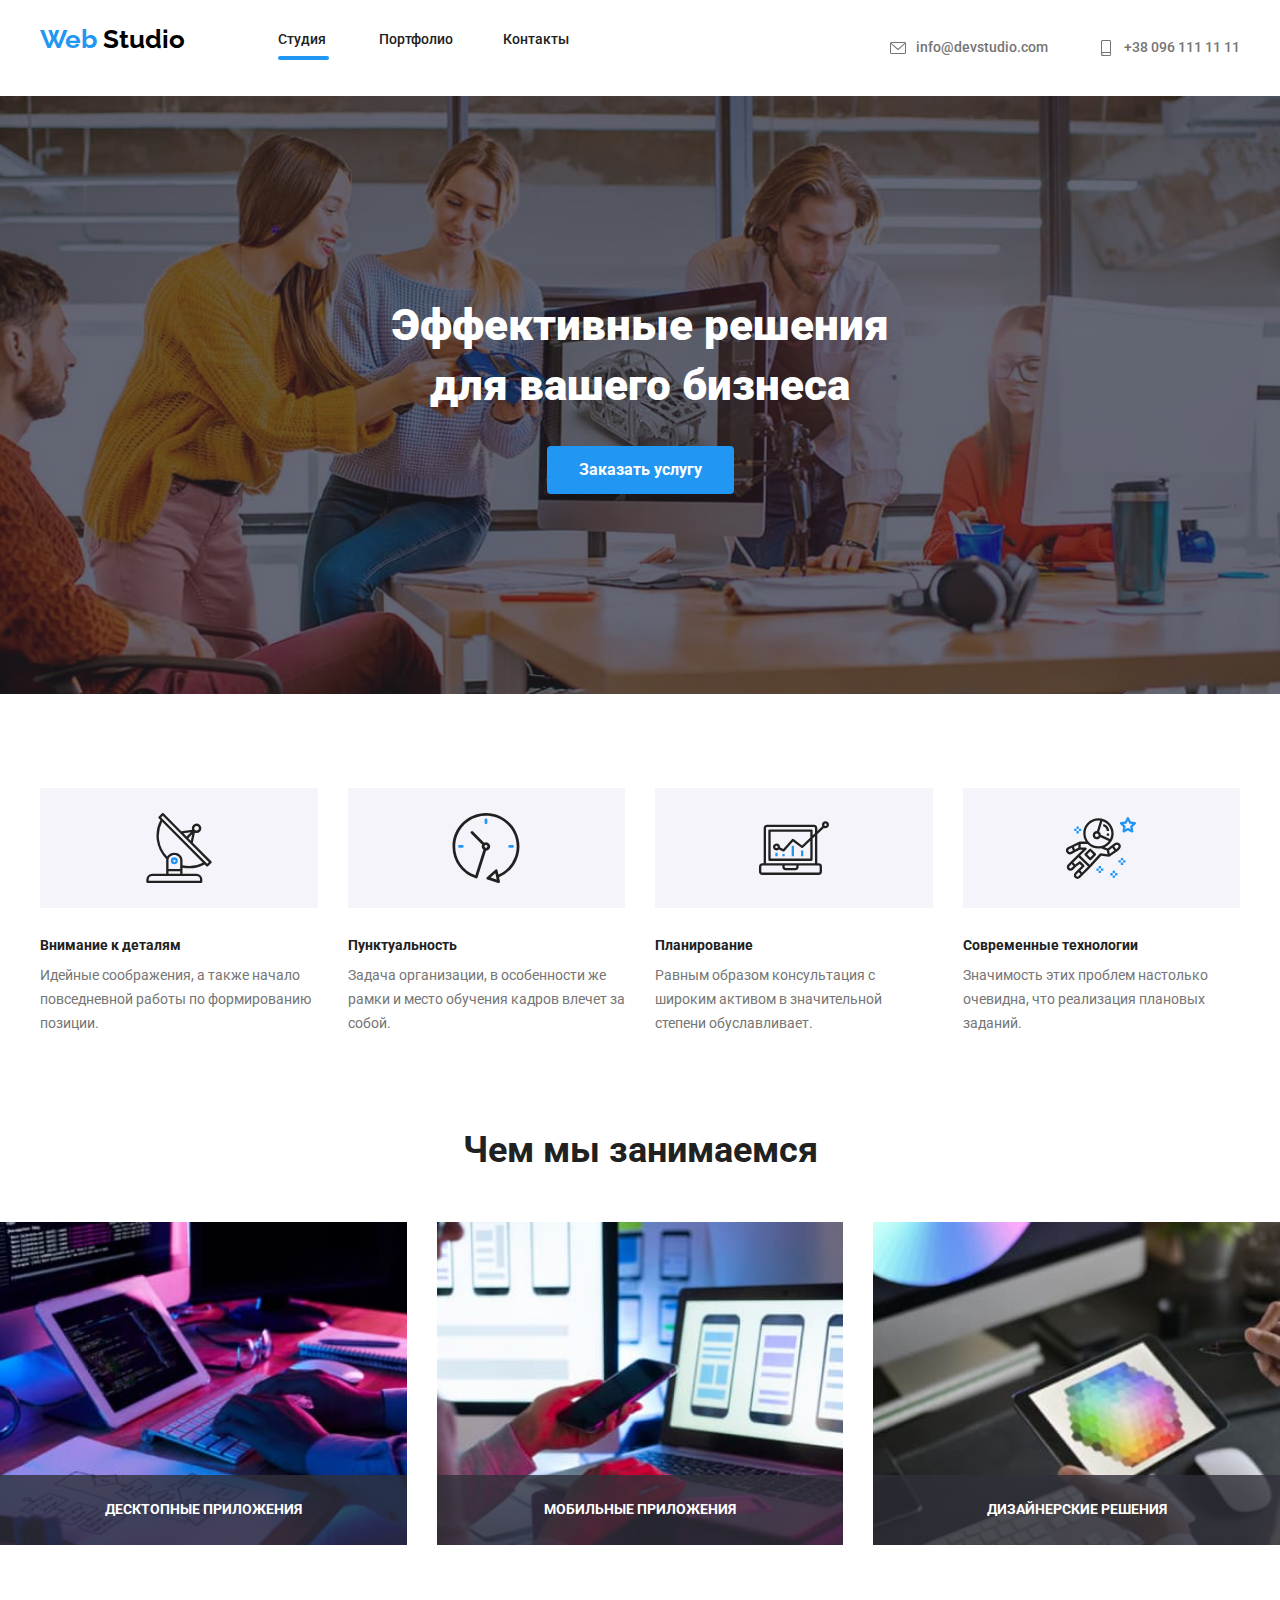
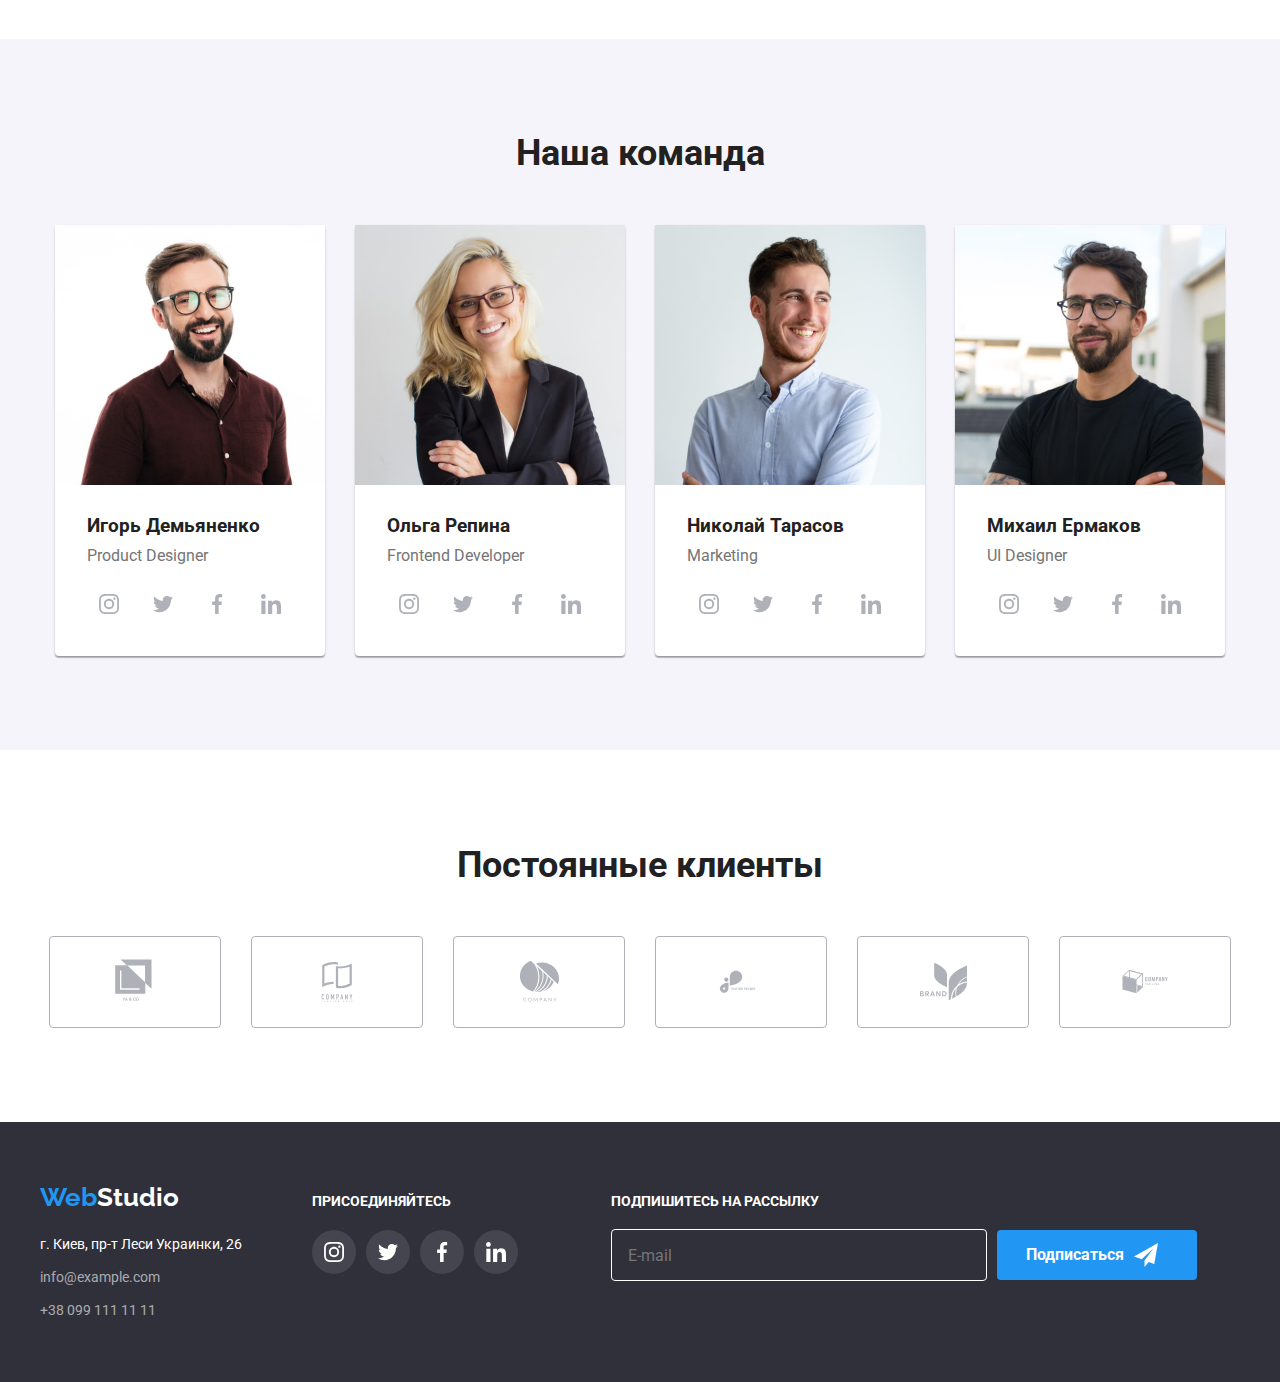
==== commit b89aea8c: "Update index.html" ====
--- a/index.html
+++ b/index.html
@@ -520,7 +520,7 @@
 
         </div>
 
-        <div class="page-footer__form">
+        <div class="page-footer__box">
           <h3 class="page-footer__text">Подпишитесь на рассылку</h3>
 
          <div class="page-footer__form">
--- a/css/main.min.css
+++ b/css/main.min.css
@@ -1,2 +1,2 @@
-*{margin:0;padding:0}body{font-family:"Roboto", sans-serif}a{text-decoration:none}img{display:block;width:100%;height:auto}button{border:0px}ul{list-style:none}.list{padding:0%;margin:0%;list-style:none}.container{max-width:1200px;margin:auto;padding-left:15px;padding-right:15px}.page-header{background-color:#fff}.page-header__nav{display:-webkit-box;display:-ms-flexbox;display:flex}.page-header__container{display:-webkit-box;display:-ms-flexbox;display:flex;-webkit-box-align:center;-ms-flex-align:center;align-items:center;width:1200px;padding:0 15px;background-color:#fff}.page-header--line{border-bottom:1px solid #ECECEC}.main-nav{display:-webkit-box;display:-ms-flexbox;display:flex;-webkit-box-align:center;-ms-flex-align:center;align-items:center}.page-header__logo{display:block;font-family:"Raleway", sans-serif;font-weight:700;font-size:26px;line-height:1.19;font-style:normal;color:#000;margin-top:24px;margin-bottom:25px}.logotype--inverse{color:#fff}.page-header__logo-accent{color:#2196f3}.container-footer__logotype{margin-bottom:20px}.set-pages{display:-webkit-box;display:-ms-flexbox;display:flex;margin-left:93px;font-style:normal;font-weight:500;font-size:14px;line-height:1.14}.set-pages__item+.set-pages__item{margin-left:50px}.set-pages__links{display:block;padding-top:32px;padding-bottom:32px}.set-pages__item__links{display:-webkit-box;display:-ms-flexbox;display:flex;-webkit-box-align:center;-ms-flex-align:center;align-items:center}.set-pages--current{color:#2196f3}.set-pages__links{color:#212121}.set-pages__links:hover,.set-pages__links:focus{color:#2196f3;-webkit-transition-property:-webkit-transform;transition-property:-webkit-transform;transition-property:transform;transition-property:transform, -webkit-transform;-webkit-transition:250ms cubic-bezier(0.4, 0, 0.2, 1);transition:250ms cubic-bezier(0.4, 0, 0.2, 1)}.set-pages__links{position:relative}.set-pages__links--current::after{position:relative;content:"";left:0;bottom:0;display:inline-block;width:100%;height:4px;background-color:#2196f3;border-radius:2px}.contact-links{font-style:normal;font-weight:500;font-size:14px;line-height:1.14;margin-left:auto;display:-webkit-box;display:-ms-flexbox;display:flex;-webkit-box-align:center;-ms-flex-align:center;align-items:center}.contact-links__link{display:-webkit-box;display:-ms-flexbox;display:flex;-webkit-box-align:center;-ms-flex-align:center;align-items:center;color:#757575}.contact-links__link:hover,.contact-links__link:focus{color:#2196f3;-webkit-transition-property:-webkit-transform;transition-property:-webkit-transform;transition-property:transform;transition-property:transform, -webkit-transform;-webkit-transition:250ms cubic-bezier(0.4, 0, 0.2, 1);transition:250ms cubic-bezier(0.4, 0, 0.2, 1)}.contact-links__item+.contact-links__item{margin-left:50px}.contact-links__icon{width:16px;height:16px;fill:currentColor;margin-right:10px}.hero{max-width:1600px;text-align:center;margin:0 auto;background-image:-webkit-gradient(linear, left top, left bottom, from(rgba(47,48,58,0.4)), to(rgba(47,48,58,0.4))),url("/img/Img 17.jpg");background-image:linear-gradient(rgba(47,48,58,0.4), rgba(47,48,58,0.4)),url("/img/Img 17.jpg");background-repeat:no-repeat;background-size:cover;background-position:center}.hero__container{padding:200px 15px;max-width:1600px;margin-left:auto;margin-right:auto}.hero__title{width:696px;margin-left:auto;margin-right:auto;margin-bottom:30px;font-style:normal;font-weight:900;font-size:44px;line-height:1.36;color:#fff;text-align:center}.hero__button{font-family:"Roboto", sans-serif;font-style:normal;font-weight:700;font-size:16px;line-height:1.8;color:#fff;background-color:#2196f3;outline:0px;padding:10px 32px;border-radius:4px}.backdrop{position:fixed;top:0;left:0;width:100%;height:100%;background-color:rgba(175,149,149,0.2);opacity:1;-webkit-transition:opacity 250ms cubic-bezier(0.4, 0, 0.2, 1);transition:opacity 250ms cubic-bezier(0.4, 0, 0.2, 1)}.backdrop.is-hidden{opacity:0;pointer-events:none;visibility:visible}.modal{position:absolute;top:50%;left:50%;padding:40px;max-height:581px;max-width:528px;border-radius:4px;-webkit-box-shadow:0px 1px 3px rgba(0,0,0,0.12),0px 1px 1px rgba(0,0,0,0.14),0px 2px 1px rgba(0,0,0,0.2);box-shadow:0px 1px 3px rgba(0,0,0,0.12),0px 1px 1px rgba(0,0,0,0.14),0px 2px 1px rgba(0,0,0,0.2);-webkit-transform:translate(-50%, -50%) scale(1);transform:translate(-50%, -50%) scale(1);-webkit-transition-property:-webkit-transform;transition-property:-webkit-transform;transition-property:transform;transition-property:transform, -webkit-transform;-webkit-transition:250ms cubic-bezier(0.4, 0, 0.2, 1);transition:250ms cubic-bezier(0.4, 0, 0.2, 1);background-color:#fff;padding-top:40px;padding-bottom:40px;padding-left:40px;padding-right:40px}.modal-button{display:-webkit-box;display:-ms-flexbox;display:flex;-webkit-box-pack:center;-ms-flex-pack:center;justify-content:center;-webkit-box-align:center;-ms-flex-align:center;align-items:center;position:absolute;width:30px;height:30px;background-color:#fff;border:1px solid rgba(0,0,0,0.1);border-radius:50%;top:8px;right:8px;outline:0px;color:#000}.modal-button :hover,.modal-button :focus{-webkit-transition-property:-webkit-transform;transition-property:-webkit-transform;transition-property:transform;transition-property:transform, -webkit-transform;-webkit-transition:250ms cubic-bezier(0.4, 0, 0.2, 1);transition:250ms cubic-bezier(0.4, 0, 0.2, 1);color:#2196f3;outline:0px}.modal-button__close{width:18px;height:18px;top:3px;left:4px;fill:currentColor}.modal-title{font-family:Roboto, sans-serif;font-style:normal;font-weight:700;font-size:20px;line-height:1,15px;color:var(--black-text);text-align:center;margin-bottom:12px;letter-spacing:0.03em}.form-field{display:-webkit-box;display:-ms-flexbox;display:flex;-webkit-box-orient:vertical;-webkit-box-direction:normal;-ms-flex-direction:column;flex-direction:column;margin-bottom:10px;position:relative}.form-field__name{font-family:"Roboto", sans-serif;font-style:normal;font-weight:400;font-size:12px;line-height:1,16px;color:#757575;margin-bottom:4px;letter-spacing:0.01em}.form-field--placecomment{font-family:"Roboto", sans-serif;margin-bottom:20px}.form-field__input{height:40px;border:1px solid rgba(33,33,33,0.2);border-radius:4px;padding-left:40px}.form-field__input:hover,.form-field__input:focus{fill:#2196f3;border-color:#2196f3;-webkit-transition-property:-webkit-transform;transition-property:-webkit-transform;transition-property:transform;transition-property:transform, -webkit-transform;-webkit-transition:250ms cubic-bezier(0.4, 0, 0.2, 1);transition:250ms cubic-bezier(0.4, 0, 0.2, 1)}.form-field__input:focus,.form-field__input:hover+.form-field__svg{outline:none;fill:#2196f3;-webkit-transition-property:-webkit-transform;transition-property:-webkit-transform;transition-property:transform;transition-property:transform, -webkit-transform;-webkit-transition:250ms cubic-bezier(0.4, 0, 0.2, 1);transition:250ms cubic-bezier(0.4, 0, 0.2, 1)}.form-field__svg{position:absolute;top:50%;left:12px;fill:#212121}.form-field__textarea{height:120px;border:1px solid rgba(33,33,33,0.2);border-radius:4px;margin-bottom:20px;padding:12px 16px;font-family:"Roboto", sans-serif;font-style:normal;font-weight:400;font-size:12px;line-height:1.16px;color:rgba(117,117,117,0.5)}.form-field__textarea:hover,.form-field__textarea:focus{border:1px solid #2196f3;outline:none;-webkit-transition-property:-webkit-transform;transition-property:-webkit-transform;transition-property:transform;transition-property:transform, -webkit-transform;-webkit-transition:250ms cubic-bezier(0.4, 0, 0.2, 1);transition:250ms cubic-bezier(0.4, 0, 0.2, 1)}.wrapper-checkbox__label{font-style:normal;font-weight:400;font-size:14px;line-height:1.71px;color:#757575;display:-webkit-box;display:-ms-flexbox;display:flex;-webkit-box-align:center;-ms-flex-align:center;align-items:center;margin-bottom:30px}.wrapper-checkbox__link{display:block;color:#2196f3;text-decoration:underline}.wrapper-checkbox__input{position:absolute;width:1px;height:1px;margin:-1px;border:0;padding:0;white-space:nowrap;-webkit-clip-path:inset(100%);clip-path:inset(100%);clip:rect(0 0 0 0);overflow:hidden}.wrapper-checkbox__icon{display:inline-block;width:16px;height:15px;letter-spacing:00.03em;border:2px solid #212121;border-radius:2px;margin-left:14px;margin-right:9px}.wrapper-checkbox__input:checked+.wrapper-checkbox__icon{border-color:transparent;fill:#fff;background-color:#2196f3;background-image:url(../img/icon-check.svg);background-size:contain;background-origin:border-box;-webkit-transition-property:-webkit-transform;transition-property:-webkit-transform;transition-property:transform;transition-property:transform, -webkit-transform;-webkit-transition:250ms cubic-bezier(0.4, 0, 0.2, 1);transition:250ms cubic-bezier(0.4, 0, 0.2, 1)}.div-button__submit{width:200px;height:50px;border-radius:4px;border:1px solid #2196f3;color:#fff;background-color:#2196f3;font-weight:700;font-size:16px;line-height:1.87px;outline:0px}.div-button{display:-webkit-box;display:-ms-flexbox;display:flex;-webkit-box-pack:center;-ms-flex-pack:center;justify-content:center}textarea{resize:none}.advancers__container{padding-top:94px;padding-bottom:94px}.visually-hidden{position:absolute;width:1px;height:1px;margin:-1px;border:0;padding:0;white-space:nowrap;-webkit-clip-path:inset(100%);clip-path:inset(100%);clip:rect(0 0 0 0);overflow:hidden}.advancers__list{display:-webkit-box;display:-ms-flexbox;display:flex}.advancers__list .advancers__box{height:120px;display:-webkit-box;display:-ms-flexbox;display:flex;-webkit-box-align:center;-ms-flex-align:center;align-items:center;-webkit-box-pack:center;-ms-flex-pack:center;justify-content:center;background-color:#f5f4fa;margin-bottom:30px}.advancers__list .advancers__icon{width:70px;height:70px;fill:currentColor}.advancers__list .advancers__item+.advancers__item{margin-left:30px}.advancers__list .advancers__item{-ms-flex-preferred-size:calc((100% - 90px) / 4);flex-basis:calc((100% - 90px) / 4)}.advancers__description{font-style:normal;font-weight:700;font-size:14px;line-height:1.14;color:#212121;margin-bottom:10px}.advancers__text{font-style:normal;font-weight:400;font-size:14px;line-height:1.71;color:#757575}.our-work__container{padding-bottom:94px}.our-work__title{font-style:normal;font-weight:700;font-size:36px;line-height:1.16;text-align:center;color:#212121;margin-bottom:50px}.our-work__list{margin:0;list-style:none;display:-webkit-box;display:-ms-flexbox;display:flex;margin-left:-30px}.our-work__list>.our-work__item{-ms-flex-preferred-size:calc(100% / 3 - 30px);flex-basis:calc(100% / 3 - 30px);margin-left:30px}.our-work__item{margin:0;position:relative}.our-work__box{position:absolute;bottom:0;width:100%;padding-top:27px;padding-bottom:27px;background-color:rgba(47,48,58,0.8);display:block}.our-work__thumb{position:relative;overflow:hidden}.our-work__box>.our-work__text{text-align:center}.our-work__thumb>.our-work__box{position:absolute}.our-work__text{font-style:normal;font-weight:700;font-size:14px;line-height:1.14;color:#fff}.team{background-color:#f5f4fa;padding-top:94px;padding-bottom:94px}.team .container{max-width:1200px;margin:auto;padding-left:15px;padding-right:15px;-webkit-box-sizing:border-box;box-sizing:border-box}.team__title{font-style:normal;font-weight:700;font-size:36px;line-height:1.16;color:#212121;text-align:center;margin-bottom:50px}.team__list{padding:0;margin:0%;list-style:none;display:-webkit-box;display:-ms-flexbox;display:flex;margin-left:-30px;margin-top:-0}.team__item{-ms-flex-preferred-size:calc(100% / 4 - 30px);flex-basis:calc(100% / 4 - 30px);margin-left:30px;margin-top:0;background-color:#fff}.team__article{border-radius:4px;-webkit-box-shadow:0px 1px 3px rgba(0,0,0,0.12),0px 1px 1px rgba(0,0,0,0.14),0px 2px 1px rgba(0,0,0,0.2);box-shadow:0px 1px 3px rgba(0,0,0,0.12),0px 1px 1px rgba(0,0,0,0.14),0px 2px 1px rgba(0,0,0,0.2)}.team__box{font-style:normal;font-weight:400;font-size:16px;line-height:1.18;color:#212121;padding:30px 32px}.team__position{font-style:normal;font-weight:400;font-size:16px;line-height:1.18;margin-top:10px;color:#757575}.team-social__link{width:44px;height:44px;border-radius:50%;color:#AFB1B8;display:-webkit-box;display:-ms-flexbox;display:flex;-webkit-box-align:center;-ms-flex-align:center;align-items:center;-webkit-box-pack:center;-ms-flex-pack:center;justify-content:center}.team-social__link:hover,.team-social__link:focus{background-color:#2196f3;color:#fff;-webkit-transition-property:-webkit-transform;transition-property:-webkit-transform;transition-property:transform;transition-property:transform, -webkit-transform;-webkit-transition:250ms cubic-bezier(0.4, 0, 0.2, 1);transition:250ms cubic-bezier(0.4, 0, 0.2, 1)}.team-social__list{display:-webkit-box;display:-ms-flexbox;display:flex;-webkit-box-align:center;-ms-flex-align:center;align-items:center;margin-top:16px}.team-social__list .team-social__elements+.team-social__elements{margin-left:10px}.team-social__icon{width:20px;height:20px;fill:currentColor}.container--our-customers{padding-top:94px;padding-bottom:94px}.our-cust-title{font-style:normal;font-weight:700;font-size:36px;line-height:1,16px;color:#212121;text-align:center;margin-bottom:50px}.customer-list{display:-webkit-box;display:-ms-flexbox;display:flex;-webkit-box-align:center;-ms-flex-align:center;align-items:center;-webkit-box-pack:center;-ms-flex-pack:center;justify-content:center;margin:0;padding:0}.customer-list .customer-list__element+.customer-list__element{margin-left:30px}.customer-list__link{display:-webkit-box;display:-ms-flexbox;display:flex;-webkit-box-align:center;-ms-flex-align:center;align-items:center;-webkit-box-pack:center;-ms-flex-pack:center;justify-content:center;width:170px;height:90px;fill:#AFB1B8;border:1px solid #AFB1B8;border-radius:4px}.customer-list__link:hover,.customer-list__link:focus{fill:#2196f3;border:1px solid #2196f3;-webkit-transition-property:-webkit-transform;transition-property:-webkit-transform;transition-property:transform;transition-property:transform, -webkit-transform;-webkit-transition:250ms cubic-bezier(0.4, 0, 0.2, 1);transition:250ms cubic-bezier(0.4, 0, 0.2, 1)}.page-footer{background-color:#2f303a}.logotype{display:block;font-family:"Raleway", sans-serif;font-weight:700;font-size:26px;line-height:1.19;font-style:normal}.logotype__accent{color:#2196f3}.footer--container{display:-webkit-box;display:-ms-flexbox;display:flex;-webkit-box-align:baseline;-ms-flex-align:baseline;align-items:baseline;padding-top:60px;padding-bottom:60px}.address-box__street{font-style:normal;font-weight:400;font-size:14px;line-height:1.71;color:#fff;margin-bottom:9px}.address-box__street:hover,.address-box__street:focus{color:#2196f3;-webkit-transition-property:-webkit-transform;transition-property:-webkit-transform;transition-property:transform;transition-property:transform, -webkit-transform;-webkit-transition:250ms cubic-bezier(0.4, 0, 0.2, 1);transition:250ms cubic-bezier(0.4, 0, 0.2, 1)}.contact-footer{font-style:normal;font-weight:400;font-size:14px;line-height:1.71;display:block}.contact-footer__meil{margin-bottom:9px}.contact-footer__link{color:rgba(255,255,255,0.6)}.contact-footer__link:hover,.contact-footer__link:focus{color:#2196f3;-webkit-transition-property:-webkit-transform;transition-property:-webkit-transform;transition-property:transform;transition-property:transform, -webkit-transform;-webkit-transition:250ms cubic-bezier(0.4, 0, 0.2, 1);transition:250ms cubic-bezier(0.4, 0, 0.2, 1)}.page-footer__social{margin-left:70px}.page-footer__title{font-family:"Roboto", sans-serif;font-weight:700;font-size:14px;line-height:1.14;font-style:normal;color:#fff;margin-bottom:20px}.footer-social__link{width:44px;height:44px;border-radius:50%;color:#fff;display:-webkit-box;display:-ms-flexbox;display:flex;-webkit-box-align:center;-ms-flex-align:center;align-items:center;-webkit-box-pack:center;-ms-flex-pack:center;justify-content:center;background-color:rgba(255,255,255,0.1)}.footer-social__link:hover,.footer-social__link:focus{background-color:#2196f3;color:#fff;-webkit-transition-property:-webkit-transform;transition-property:-webkit-transform;transition-property:transform;transition-property:transform, -webkit-transform;-webkit-transition:250ms cubic-bezier(0.4, 0, 0.2, 1);transition:250ms cubic-bezier(0.4, 0, 0.2, 1)}.footer-social__list{display:-webkit-box;display:-ms-flexbox;display:flex;-webkit-box-align:center;-ms-flex-align:center;align-items:center;margin-top:16px}.footer-social__list .footer-social__elements+.footer-social__elements{margin-left:10px}.footer-social__icon{width:20px;height:20px;fill:currentColor}.page-footer__form{margin-left:93px}.page-footer__text{font-family:"Roboto", sans-serif;font-weight:700;font-size:14px;line-height:1.17;font-style:normal;color:#fff;text-transform:uppercase;margin-bottom:20px}.page-footer__form{display:-webkit-box;display:-ms-flexbox;display:flex;-webkit-box-align:center;-ms-flex-align:center;align-items:center}.page-footer__input{width:358px;height:50px;border-radius:4px;border:1px solid #fff;background-color:#2f303a;display:-webkit-box;display:-ms-flexbox;display:flex;-webkit-box-align:center;-ms-flex-align:center;align-items:center;padding-left:16px;font-family:"Roboto", sans-serif;font-weight:400;font-size:16px;line-height:1.25;font-style:normal}.page-footer__input__input:focus{outline:none}.page-footer___button{width:200px;height:50px;border-radius:4px;color:#fff;background-color:#2196f3;font-weight:700;font-size:16px;line-height:1.87;font-family:"Roboto", sans-serif;display:-webkit-box;display:-ms-flexbox;display:flex;-webkit-box-align:center;-ms-flex-align:center;align-items:center;padding-left:29px;margin-left:10px;border:0px}.page-footer__icon{width:24px;height:24px;fill:#fff;top:13px;left:28px;margin-left:10px}.page-header--portfolio{border-bottom:1px solid #ECECEC}.page-header{background-color:#fff}.page-header__nav{display:-webkit-box;display:-ms-flexbox;display:flex}.page-header__container{display:-webkit-box;display:-ms-flexbox;display:flex;-webkit-box-align:center;-ms-flex-align:center;align-items:center;width:1200px;padding:0 15px;background-color:#fff}.page-header--line{border-bottom:1px solid #ECECEC}.main-nav{display:-webkit-box;display:-ms-flexbox;display:flex;-webkit-box-align:center;-ms-flex-align:center;align-items:center}.page-header__logo{display:block;font-family:"Raleway", sans-serif;font-weight:700;font-size:26px;line-height:1.19;font-style:normal;color:#000;margin-top:24px;margin-bottom:25px}.logotype--inverse{color:#fff}.page-header__logo-accent{color:#2196f3}.container-footer__logotype{margin-bottom:20px}.set-pages{display:-webkit-box;display:-ms-flexbox;display:flex;margin-left:93px;font-style:normal;font-weight:500;font-size:14px;line-height:1.14}.set-pages__item+.set-pages__item{margin-left:50px}.set-pages__links{display:block;padding-top:32px;padding-bottom:32px}.set-pages__item__links{display:-webkit-box;display:-ms-flexbox;display:flex;-webkit-box-align:center;-ms-flex-align:center;align-items:center}.set-pages--current{color:#2196f3}.set-pages__links{color:#212121}.set-pages__links:hover,.set-pages__links:focus{color:#2196f3;-webkit-transition-property:-webkit-transform;transition-property:-webkit-transform;transition-property:transform;transition-property:transform, -webkit-transform;-webkit-transition:250ms cubic-bezier(0.4, 0, 0.2, 1);transition:250ms cubic-bezier(0.4, 0, 0.2, 1)}.set-pages__links{position:relative}.set-pages__links--current::after{position:relative;content:"";left:0;bottom:0;display:inline-block;width:100%;height:4px;background-color:#2196f3;border-radius:2px}.contact-links{font-style:normal;font-weight:500;font-size:14px;line-height:1.14;margin-left:auto;display:-webkit-box;display:-ms-flexbox;display:flex;-webkit-box-align:center;-ms-flex-align:center;align-items:center}.contact-links__link{display:-webkit-box;display:-ms-flexbox;display:flex;-webkit-box-align:center;-ms-flex-align:center;align-items:center;color:#757575}.contact-links__link:hover,.contact-links__link:focus{color:#2196f3;-webkit-transition-property:-webkit-transform;transition-property:-webkit-transform;transition-property:transform;transition-property:transform, -webkit-transform;-webkit-transition:250ms cubic-bezier(0.4, 0, 0.2, 1);transition:250ms cubic-bezier(0.4, 0, 0.2, 1)}.contact-links__item+.contact-links__item{margin-left:50px}.contact-links__icon{width:16px;height:16px;fill:currentColor;margin-right:10px}.container{max-width:1200px;margin-left:auto;margin-right:auto;padding-left:15px;padding-right:15px}.container--portfolio{padding-top:94px;padding-bottom:94px}.filters__list{display:-webkit-box;display:-ms-flexbox;display:flex;-webkit-box-pack:center;-ms-flex-pack:center;justify-content:center;margin-bottom:50px}.filters__list__item{font-style:normal;font-weight:500;font-size:16px;line-height:1.62;margin-right:8px}.filters__item:last-child{margin-right:0px}.filters__button{color:#212121;font-weight:500;font-size:16px;line-height:1.62;font-family:"Roboto", sans-serif;padding:6px 22px;background-color:#f5f4fa;border-radius:4px;-webkit-transition-property:-webkit-transform;transition-property:-webkit-transform;transition-property:transform;transition-property:transform, -webkit-transform;-webkit-transition:250ms cubic-bezier(0.4, 0, 0.2, 1);transition:250ms cubic-bezier(0.4, 0, 0.2, 1);border:0px}.filters__button:hover,.filters__button:focus{color:#fff;background-color:#2196f3;border-radius:4px;-webkit-transition-property:-webkit-transform;transition-property:-webkit-transform;transition-property:transform;transition-property:transform, -webkit-transform;-webkit-transition:250ms cubic-bezier(0.4, 0, 0.2, 1);transition:250ms cubic-bezier(0.4, 0, 0.2, 1)}.card-filters{padding:0;margin:0;list-style:none;display:-webkit-box;display:-ms-flexbox;display:flex;-ms-flex-wrap:wrap;flex-wrap:wrap;margin-top:-30px;margin-left:-30px}.card-filters__element{-ms-flex-preferred-size:calc(100% / 3 - 30px);flex-basis:calc(100% / 3 - 30px);margin-left:30px;margin-top:30px}.card-filters__element:hover,.card-filters__element:focus{-webkit-box-shadow:0px 1px 1px rgba(0,0,0,0.12),0px 4px 4px rgba(0,0,0,0.6),1px 4px 6px rgba(0,0,0,0.16);box-shadow:0px 1px 1px rgba(0,0,0,0.12),0px 4px 4px rgba(0,0,0,0.6),1px 4px 6px rgba(0,0,0,0.16);-webkit-transition-property:-webkit-transform;transition-property:-webkit-transform;transition-property:transform;transition-property:transform, -webkit-transform;-webkit-transition:250ms cubic-bezier(0.4, 0, 0.2, 1);transition:250ms cubic-bezier(0.4, 0, 0.2, 1)}.card-filters__content{padding:30px 32px;border:1px solid #eee}.card-filters__content .card-filters__title{font-style:normal;font-weight:700;font-size:18px;line-height:2;color:#212121}.card-filters__content .card-filters__text{font-style:normal;font-weight:400;font-size:16px;line-height:1.87;color:#757575;margin-top:4px}.card-filters__link{border-radius:5px}.card-filters__thumb{position:relative;overflow:hidden}.card-filters__overlay{position:absolute;top:0;right:0;height:100%;width:100%;background-color:rgba(33,150,243,0.9);-webkit-transform:translateY(100%);transform:translateY(100%);-webkit-transition-property:-webkit-transform;transition-property:-webkit-transform;transition-property:transform;transition-property:transform, -webkit-transform;-webkit-transition:250ms cubic-bezier(0.4, 0, 0.2, 1);transition:250ms cubic-bezier(0.4, 0, 0.2, 1)}.card-filters__actionstext{font-style:normal;font-weight:400px;font-size:18px;line-height:1.56;color:#fff;letter-spacing:0.03em;padding:63px 24px}.card-filters__link:hover .card-filters__overlay,.card-filters__link:focus .card-filters__overlay{-webkit-transform:translateY(0);transform:translateY(0);opacity:1;-webkit-transition-property:-webkit-transform;transition-property:-webkit-transform;transition-property:transform;transition-property:transform, -webkit-transform;-webkit-transition:250ms cubic-bezier(0.4, 0, 0.2, 1);transition:250ms cubic-bezier(0.4, 0, 0.2, 1)}
+*{margin:0;padding:0}body{font-family:"Roboto", sans-serif}a{text-decoration:none}img{display:block;width:100%;height:auto}button{border:0px}ul{list-style:none}.list{padding:0%;margin:0%;list-style:none}.container{max-width:1200px;margin:auto;padding-left:15px;padding-right:15px}.page-header{background-color:#fff}.page-header__nav{display:-webkit-box;display:-ms-flexbox;display:flex}.page-header__container{display:-webkit-box;display:-ms-flexbox;display:flex;-webkit-box-align:center;-ms-flex-align:center;align-items:center;background-color:#fff;max-width:1200px;margin:auto;padding-left:15px;padding-right:15px}.page-header--line{border-bottom:1px solid #ECECEC}.main-nav{display:-webkit-box;display:-ms-flexbox;display:flex;-webkit-box-align:center;-ms-flex-align:center;align-items:center}.page-header__logo{display:block;font-family:"Raleway", sans-serif;font-weight:700;font-size:26px;line-height:1.19;font-style:normal;color:#000;margin-top:24px;margin-bottom:25px}.logotype--inverse{color:#fff}.page-header__logo-accent{color:#2196f3}.container-footer__logotype{margin-bottom:20px}.set-pages{display:-webkit-box;display:-ms-flexbox;display:flex;margin-left:93px;font-style:normal;font-weight:500;font-size:14px;line-height:1.14}.set-pages__item+.set-pages__item{margin-left:50px}.set-pages__links{display:block;padding-top:32px;padding-bottom:32px}.set-pages__item__links{display:-webkit-box;display:-ms-flexbox;display:flex;-webkit-box-align:center;-ms-flex-align:center;align-items:center}.set-pages--current{color:#2196f3}.set-pages__links{color:#212121}.set-pages__links:hover,.set-pages__links:focus{color:#2196f3;-webkit-transition-property:-webkit-transform;transition-property:-webkit-transform;transition-property:transform;transition-property:transform, -webkit-transform;-webkit-transition:250ms cubic-bezier(0.4, 0, 0.2, 1);transition:250ms cubic-bezier(0.4, 0, 0.2, 1)}.set-pages__links{position:relative}.set-pages__links--current::after{position:relative;content:"";left:0;bottom:0;display:inline-block;width:100%;height:4px;background-color:#2196f3;border-radius:2px}.contact-links{font-style:normal;font-weight:500;font-size:14px;line-height:1.14;margin-left:auto;display:-webkit-box;display:-ms-flexbox;display:flex;-webkit-box-align:center;-ms-flex-align:center;align-items:center}.contact-links__link{display:-webkit-box;display:-ms-flexbox;display:flex;-webkit-box-align:center;-ms-flex-align:center;align-items:center;color:#757575}.contact-links__link:hover,.contact-links__link:focus{color:#2196f3;-webkit-transition-property:-webkit-transform;transition-property:-webkit-transform;transition-property:transform;transition-property:transform, -webkit-transform;-webkit-transition:250ms cubic-bezier(0.4, 0, 0.2, 1);transition:250ms cubic-bezier(0.4, 0, 0.2, 1)}.contact-links__item+.contact-links__item{margin-left:50px}.contact-links__icon{width:16px;height:16px;fill:currentColor;margin-right:10px}.hero{max-width:1600px;text-align:center;margin:0 auto;background-image:-webkit-gradient(linear, left top, left bottom, from(rgba(47,48,58,0.4)), to(rgba(47,48,58,0.4))),url("/img/Img 17.jpg");background-image:linear-gradient(rgba(47,48,58,0.4), rgba(47,48,58,0.4)),url("/img/Img 17.jpg");background-repeat:no-repeat;background-size:cover;background-position:center}.hero__container{padding:200px 15px;max-width:1600px;margin-left:auto;margin-right:auto}.hero__title{width:696px;margin-left:auto;margin-right:auto;margin-bottom:30px;font-style:normal;font-weight:900;font-size:44px;line-height:1.36;color:#fff;text-align:center}.hero__button{font-family:"Roboto", sans-serif;font-style:normal;font-weight:700;font-size:16px;line-height:1.8;color:#fff;background-color:#2196f3;outline:0px;padding:10px 32px;border-radius:4px}.backdrop{position:fixed;top:0;left:0;width:100%;height:100%;background-color:rgba(175,149,149,0.2);opacity:1;-webkit-transition:opacity 250ms cubic-bezier(0.4, 0, 0.2, 1);transition:opacity 250ms cubic-bezier(0.4, 0, 0.2, 1)}.backdrop.is-hidden{opacity:0;pointer-events:none;visibility:visible}.modal{position:absolute;top:50%;left:50%;padding:40px;max-height:581px;max-width:528px;border-radius:4px;-webkit-box-shadow:0px 1px 3px rgba(0,0,0,0.12),0px 1px 1px rgba(0,0,0,0.14),0px 2px 1px rgba(0,0,0,0.2);box-shadow:0px 1px 3px rgba(0,0,0,0.12),0px 1px 1px rgba(0,0,0,0.14),0px 2px 1px rgba(0,0,0,0.2);-webkit-transform:translate(-50%, -50%) scale(1);transform:translate(-50%, -50%) scale(1);-webkit-transition-property:-webkit-transform;transition-property:-webkit-transform;transition-property:transform;transition-property:transform, -webkit-transform;-webkit-transition:250ms cubic-bezier(0.4, 0, 0.2, 1);transition:250ms cubic-bezier(0.4, 0, 0.2, 1);background-color:#fff;padding-top:40px;padding-bottom:40px;padding-left:40px;padding-right:40px}.modal-button{display:-webkit-box;display:-ms-flexbox;display:flex;-webkit-box-pack:center;-ms-flex-pack:center;justify-content:center;-webkit-box-align:center;-ms-flex-align:center;align-items:center;position:absolute;width:30px;height:30px;background-color:#fff;border:1px solid rgba(0,0,0,0.1);border-radius:50%;top:8px;right:8px;outline:0px;color:#000}.modal-button :hover,.modal-button :focus{-webkit-transition-property:-webkit-transform;transition-property:-webkit-transform;transition-property:transform;transition-property:transform, -webkit-transform;-webkit-transition:250ms cubic-bezier(0.4, 0, 0.2, 1);transition:250ms cubic-bezier(0.4, 0, 0.2, 1);color:#2196f3;outline:0px}.modal-button__close{width:18px;height:18px;top:3px;left:4px;fill:currentColor}.modal-title{font-family:Roboto, sans-serif;font-style:normal;font-weight:700;font-size:20px;line-height:1,15px;color:var(--black-text);text-align:center;margin-bottom:12px;letter-spacing:0.03em}.form-field{display:-webkit-box;display:-ms-flexbox;display:flex;-webkit-box-orient:vertical;-webkit-box-direction:normal;-ms-flex-direction:column;flex-direction:column;margin-bottom:10px;position:relative}.form-field__name{font-family:"Roboto", sans-serif;font-style:normal;font-weight:400;font-size:12px;line-height:1,16px;color:#757575;margin-bottom:4px;letter-spacing:0.01em}.form-field--placecomment{font-family:"Roboto", sans-serif;margin-bottom:20px}.form-field__input{height:40px;border:1px solid rgba(33,33,33,0.2);border-radius:4px;padding-left:40px}.form-field__input:hover,.form-field__input:focus{fill:#2196f3;border-color:#2196f3;-webkit-transition-property:-webkit-transform;transition-property:-webkit-transform;transition-property:transform;transition-property:transform, -webkit-transform;-webkit-transition:250ms cubic-bezier(0.4, 0, 0.2, 1);transition:250ms cubic-bezier(0.4, 0, 0.2, 1)}.form-field__input:focus,.form-field__input:hover+.form-field__svg{outline:none;fill:#2196f3;-webkit-transition-property:-webkit-transform;transition-property:-webkit-transform;transition-property:transform;transition-property:transform, -webkit-transform;-webkit-transition:250ms cubic-bezier(0.4, 0, 0.2, 1);transition:250ms cubic-bezier(0.4, 0, 0.2, 1)}.form-field__svg{position:absolute;top:50%;left:12px;fill:#212121}.form-field__textarea{height:120px;border:1px solid rgba(33,33,33,0.2);border-radius:4px;margin-bottom:20px;padding:12px 16px;font-family:"Roboto", sans-serif;font-style:normal;font-weight:400;font-size:12px;line-height:1.16px;color:rgba(117,117,117,0.5)}.form-field__textarea:hover,.form-field__textarea:focus{border:1px solid #2196f3;outline:none;-webkit-transition-property:-webkit-transform;transition-property:-webkit-transform;transition-property:transform;transition-property:transform, -webkit-transform;-webkit-transition:250ms cubic-bezier(0.4, 0, 0.2, 1);transition:250ms cubic-bezier(0.4, 0, 0.2, 1)}.wrapper-checkbox__label{font-style:normal;font-weight:400;font-size:14px;line-height:1.71px;color:#757575;display:-webkit-box;display:-ms-flexbox;display:flex;-webkit-box-align:center;-ms-flex-align:center;align-items:center;margin-bottom:30px}.wrapper-checkbox__link{display:block;color:#2196f3;text-decoration:underline}.wrapper-checkbox__input{position:absolute;width:1px;height:1px;margin:-1px;border:0;padding:0;white-space:nowrap;-webkit-clip-path:inset(100%);clip-path:inset(100%);clip:rect(0 0 0 0);overflow:hidden}.wrapper-checkbox__icon{display:inline-block;width:16px;height:15px;letter-spacing:00.03em;border:2px solid #212121;border-radius:2px;margin-left:14px;margin-right:9px}.wrapper-checkbox__input:checked+.wrapper-checkbox__icon{border-color:transparent;fill:#fff;background-color:#2196f3;background-image:url(../img/icon-check.svg);background-size:contain;background-origin:border-box;-webkit-transition-property:-webkit-transform;transition-property:-webkit-transform;transition-property:transform;transition-property:transform, -webkit-transform;-webkit-transition:250ms cubic-bezier(0.4, 0, 0.2, 1);transition:250ms cubic-bezier(0.4, 0, 0.2, 1)}.div-button__submit{width:200px;height:50px;border-radius:4px;border:1px solid #2196f3;color:#fff;background-color:#2196f3;font-weight:700;font-size:16px;line-height:1.87px;outline:0px}.div-button{display:-webkit-box;display:-ms-flexbox;display:flex;-webkit-box-pack:center;-ms-flex-pack:center;justify-content:center}textarea{resize:none}.advancers__container{padding-top:94px;padding-bottom:94px}.visually-hidden{position:absolute;width:1px;height:1px;margin:-1px;border:0;padding:0;white-space:nowrap;-webkit-clip-path:inset(100%);clip-path:inset(100%);clip:rect(0 0 0 0);overflow:hidden}.advancers__list{display:-webkit-box;display:-ms-flexbox;display:flex}.advancers__list .advancers__box{height:120px;display:-webkit-box;display:-ms-flexbox;display:flex;-webkit-box-align:center;-ms-flex-align:center;align-items:center;-webkit-box-pack:center;-ms-flex-pack:center;justify-content:center;background-color:#f5f4fa;margin-bottom:30px}.advancers__list .advancers__icon{width:70px;height:70px;fill:currentColor}.advancers__list .advancers__item+.advancers__item{margin-left:30px}.advancers__list .advancers__item{-ms-flex-preferred-size:calc((100% - 90px) / 4);flex-basis:calc((100% - 90px) / 4)}.advancers__description{font-style:normal;font-weight:700;font-size:14px;line-height:1.14;color:#212121;margin-bottom:10px}.advancers__text{font-style:normal;font-weight:400;font-size:14px;line-height:1.71;color:#757575}.our-work__container{padding-bottom:94px}.our-work__title{font-style:normal;font-weight:700;font-size:36px;line-height:1.16;text-align:center;color:#212121;margin-bottom:50px}.our-work__list{margin:0;list-style:none;display:-webkit-box;display:-ms-flexbox;display:flex;margin-left:-30px}.our-work__list>.our-work__item{-ms-flex-preferred-size:calc(100% / 3 - 30px);flex-basis:calc(100% / 3 - 30px);margin-left:30px}.our-work__item{margin:0;position:relative}.our-work__box{position:absolute;bottom:0;width:100%;padding-top:27px;padding-bottom:27px;background-color:rgba(47,48,58,0.8);display:block}.our-work__thumb{position:relative;overflow:hidden}.our-work__box>.our-work__text{text-align:center}.our-work__thumb>.our-work__box{position:absolute}.our-work__text{font-style:normal;font-weight:700;font-size:14px;line-height:1.14;color:#fff}.team{background-color:#f5f4fa;padding-top:94px;padding-bottom:94px}.team .container{max-width:1200px;margin:auto;padding-left:15px;padding-right:15px;-webkit-box-sizing:border-box;box-sizing:border-box}.team__title{font-style:normal;font-weight:700;font-size:36px;line-height:1.16;color:#212121;text-align:center;margin-bottom:50px}.team__list{padding:0;margin:0%;list-style:none;display:-webkit-box;display:-ms-flexbox;display:flex;margin-left:-30px;margin-top:-0}.team__item{-ms-flex-preferred-size:calc(100% / 4 - 30px);flex-basis:calc(100% / 4 - 30px);margin-left:30px;margin-top:0;background-color:#fff}.team__article{border-radius:4px;-webkit-box-shadow:0px 1px 3px rgba(0,0,0,0.12),0px 1px 1px rgba(0,0,0,0.14),0px 2px 1px rgba(0,0,0,0.2);box-shadow:0px 1px 3px rgba(0,0,0,0.12),0px 1px 1px rgba(0,0,0,0.14),0px 2px 1px rgba(0,0,0,0.2)}.team__box{font-style:normal;font-weight:400;font-size:16px;line-height:1.18;color:#212121;padding:30px 32px}.team__position{font-style:normal;font-weight:400;font-size:16px;line-height:1.18;margin-top:10px;color:#757575}.team-social__link{width:44px;height:44px;border-radius:50%;color:#AFB1B8;display:-webkit-box;display:-ms-flexbox;display:flex;-webkit-box-align:center;-ms-flex-align:center;align-items:center;-webkit-box-pack:center;-ms-flex-pack:center;justify-content:center}.team-social__link:hover,.team-social__link:focus{background-color:#2196f3;color:#fff;-webkit-transition-property:-webkit-transform;transition-property:-webkit-transform;transition-property:transform;transition-property:transform, -webkit-transform;-webkit-transition:250ms cubic-bezier(0.4, 0, 0.2, 1);transition:250ms cubic-bezier(0.4, 0, 0.2, 1)}.team-social__list{display:-webkit-box;display:-ms-flexbox;display:flex;-webkit-box-align:center;-ms-flex-align:center;align-items:center;margin-top:16px}.team-social__list .team-social__elements+.team-social__elements{margin-left:10px}.team-social__icon{width:20px;height:20px;fill:currentColor}.container--our-customers{padding-top:94px;padding-bottom:94px}.our-cust-title{font-style:normal;font-weight:700;font-size:36px;line-height:1,16px;color:#212121;text-align:center;margin-bottom:50px}.customer-list{display:-webkit-box;display:-ms-flexbox;display:flex;-webkit-box-align:center;-ms-flex-align:center;align-items:center;-webkit-box-pack:center;-ms-flex-pack:center;justify-content:center;margin:0;padding:0}.customer-list .customer-list__element+.customer-list__element{margin-left:30px}.customer-list__link{display:-webkit-box;display:-ms-flexbox;display:flex;-webkit-box-align:center;-ms-flex-align:center;align-items:center;-webkit-box-pack:center;-ms-flex-pack:center;justify-content:center;width:170px;height:90px;fill:#AFB1B8;border:1px solid #AFB1B8;border-radius:4px}.customer-list__link:hover,.customer-list__link:focus{fill:#2196f3;border:1px solid #2196f3;-webkit-transition-property:-webkit-transform;transition-property:-webkit-transform;transition-property:transform;transition-property:transform, -webkit-transform;-webkit-transition:250ms cubic-bezier(0.4, 0, 0.2, 1);transition:250ms cubic-bezier(0.4, 0, 0.2, 1)}.page-footer{background-color:#2f303a}.logotype{display:block;font-family:"Raleway", sans-serif;font-weight:700;font-size:26px;line-height:1.19;font-style:normal}.logotype__accent{color:#2196f3}.page-footer__container{display:-webkit-box;display:-ms-flexbox;display:flex;-webkit-box-align:baseline;-ms-flex-align:baseline;align-items:baseline;padding-top:60px;padding-bottom:60px;max-width:1200px;margin:auto;padding-left:15px;padding-right:15px}.address-box__street{font-style:normal;font-weight:400;font-size:14px;line-height:1.71;color:#fff;margin-bottom:9px}.address-box__street:hover,.address-box__street:focus{color:#2196f3;-webkit-transition-property:-webkit-transform;transition-property:-webkit-transform;transition-property:transform;transition-property:transform, -webkit-transform;-webkit-transition:250ms cubic-bezier(0.4, 0, 0.2, 1);transition:250ms cubic-bezier(0.4, 0, 0.2, 1)}.contact-footer{font-style:normal;font-weight:400;font-size:14px;line-height:1.71;display:block}.contact-footer__meil{margin-bottom:9px}.contact-footer__link{color:rgba(255,255,255,0.6)}.contact-footer__link:hover,.contact-footer__link:focus{color:#2196f3;-webkit-transition-property:-webkit-transform;transition-property:-webkit-transform;transition-property:transform;transition-property:transform, -webkit-transform;-webkit-transition:250ms cubic-bezier(0.4, 0, 0.2, 1);transition:250ms cubic-bezier(0.4, 0, 0.2, 1)}.page-footer__social{margin-left:70px}.page-footer__title{font-family:"Roboto", sans-serif;font-weight:700;font-size:14px;line-height:1.14;font-style:normal;color:#fff;margin-bottom:20px}.footer-social__link{width:44px;height:44px;border-radius:50%;color:#fff;display:-webkit-box;display:-ms-flexbox;display:flex;-webkit-box-align:center;-ms-flex-align:center;align-items:center;-webkit-box-pack:center;-ms-flex-pack:center;justify-content:center;background-color:rgba(255,255,255,0.1)}.footer-social__link:hover,.footer-social__link:focus{background-color:#2196f3;color:#fff;-webkit-transition-property:-webkit-transform;transition-property:-webkit-transform;transition-property:transform;transition-property:transform, -webkit-transform;-webkit-transition:250ms cubic-bezier(0.4, 0, 0.2, 1);transition:250ms cubic-bezier(0.4, 0, 0.2, 1)}.social-networks{display:-webkit-box;display:-ms-flexbox;display:flex;-webkit-box-align:center;-ms-flex-align:center;align-items:center;margin-top:16px}.social-networks .footer-social__elements+.footer-social__elements{margin-left:10px}.footer-social__icon{width:20px;height:20px;fill:currentColor}.page-footer__box{margin-left:93px}.page-footer__form{display:-webkit-box;display:-ms-flexbox;display:flex;-webkit-box-align:center;-ms-flex-align:center;align-items:center}.page-footer__text{font-family:"Roboto", sans-serif;font-weight:700;font-size:14px;line-height:1.17;font-style:normal;color:#fff;text-transform:uppercase;margin-bottom:20px}.page-footer__input{width:358px;height:50px;border-radius:4px;border:1px solid #fff;background-color:#2f303a;display:-webkit-box;display:-ms-flexbox;display:flex;-webkit-box-align:center;-ms-flex-align:center;align-items:center;padding-left:16px;font-family:"Roboto", sans-serif;font-weight:400;font-size:16px;line-height:1.25;font-style:normal}.page-footer__input__input:focus{outline:none}.page-footer___button{width:200px;height:50px;border-radius:4px;color:#fff;background-color:#2196f3;font-weight:700;font-size:16px;line-height:1.87;font-family:"Roboto", sans-serif;display:-webkit-box;display:-ms-flexbox;display:flex;-webkit-box-align:center;-ms-flex-align:center;align-items:center;padding-left:29px;margin-left:10px;border:0px}.page-footer__icon{width:24px;height:24px;fill:#fff;top:13px;left:28px;margin-left:10px}.page-header--portfolio{border-bottom:1px solid #ECECEC}.page-header{background-color:#fff}.page-header__nav{display:-webkit-box;display:-ms-flexbox;display:flex}.page-header__container{display:-webkit-box;display:-ms-flexbox;display:flex;-webkit-box-align:center;-ms-flex-align:center;align-items:center;width:1200px;padding:0 15px;background-color:#fff}.page-header--line{border-bottom:1px solid #ECECEC}.main-nav{display:-webkit-box;display:-ms-flexbox;display:flex;-webkit-box-align:center;-ms-flex-align:center;align-items:center}.page-header__logo{display:block;font-family:"Raleway", sans-serif;font-weight:700;font-size:26px;line-height:1.19;font-style:normal;color:#000;margin-top:24px;margin-bottom:25px}.logotype--inverse{color:#fff}.page-header__logo-accent{color:#2196f3}.container-footer__logotype{margin-bottom:20px}.set-pages{display:-webkit-box;display:-ms-flexbox;display:flex;margin-left:93px;font-style:normal;font-weight:500;font-size:14px;line-height:1.14}.set-pages__item+.set-pages__item{margin-left:50px}.set-pages__links{display:block;padding-top:32px;padding-bottom:32px}.set-pages__item__links{display:-webkit-box;display:-ms-flexbox;display:flex;-webkit-box-align:center;-ms-flex-align:center;align-items:center}.set-pages--current{color:#2196f3}.set-pages__links{color:#212121}.set-pages__links:hover,.set-pages__links:focus{color:#2196f3;-webkit-transition-property:-webkit-transform;transition-property:-webkit-transform;transition-property:transform;transition-property:transform, -webkit-transform;-webkit-transition:250ms cubic-bezier(0.4, 0, 0.2, 1);transition:250ms cubic-bezier(0.4, 0, 0.2, 1)}.set-pages__links{position:relative}.set-pages__links--current::after{position:relative;content:"";left:0;bottom:0;display:inline-block;width:100%;height:4px;background-color:#2196f3;border-radius:2px}.contact-links{font-style:normal;font-weight:500;font-size:14px;line-height:1.14;margin-left:auto;display:-webkit-box;display:-ms-flexbox;display:flex;-webkit-box-align:center;-ms-flex-align:center;align-items:center}.contact-links__link{display:-webkit-box;display:-ms-flexbox;display:flex;-webkit-box-align:center;-ms-flex-align:center;align-items:center;color:#757575}.contact-links__link:hover,.contact-links__link:focus{color:#2196f3;-webkit-transition-property:-webkit-transform;transition-property:-webkit-transform;transition-property:transform;transition-property:transform, -webkit-transform;-webkit-transition:250ms cubic-bezier(0.4, 0, 0.2, 1);transition:250ms cubic-bezier(0.4, 0, 0.2, 1)}.contact-links__item+.contact-links__item{margin-left:50px}.contact-links__icon{width:16px;height:16px;fill:currentColor;margin-right:10px}.container{max-width:1200px;margin-left:auto;margin-right:auto;padding-left:15px;padding-right:15px}.container--portfolio{padding-top:94px;padding-bottom:94px}.filters__list{display:-webkit-box;display:-ms-flexbox;display:flex;-webkit-box-pack:center;-ms-flex-pack:center;justify-content:center;margin-bottom:50px}.filters__item{font-style:normal;font-weight:500;font-size:16px;line-height:1.62;margin-right:8px}.filters__item:last-child{margin-right:0px}.filters__button{color:#212121;font-weight:500;font-size:16px;line-height:1.62;font-family:"Roboto", sans-serif;padding:6px 22px;background-color:#f5f4fa;border-radius:4px;-webkit-transition-property:-webkit-transform;transition-property:-webkit-transform;transition-property:transform;transition-property:transform, -webkit-transform;-webkit-transition:250ms cubic-bezier(0.4, 0, 0.2, 1);transition:250ms cubic-bezier(0.4, 0, 0.2, 1);border:0px}.filters__button:hover,.filters__button:focus{color:#fff;background-color:#2196f3;border-radius:4px;-webkit-transition-property:-webkit-transform;transition-property:-webkit-transform;transition-property:transform;transition-property:transform, -webkit-transform;-webkit-transition:250ms cubic-bezier(0.4, 0, 0.2, 1);transition:250ms cubic-bezier(0.4, 0, 0.2, 1)}.progect-list{padding:0;margin:0;list-style:none;display:-webkit-box;display:-ms-flexbox;display:flex;-ms-flex-wrap:wrap;flex-wrap:wrap;margin-top:-30px;margin-left:-30px}.progect__item{-ms-flex-preferred-size:calc(100% / 3 - 30px);flex-basis:calc(100% / 3 - 30px);margin-left:30px;margin-top:30px}.progect__item:hover,.progect__item:focus{-webkit-box-shadow:0px 1px 1px rgba(0,0,0,0.12),0px 4px 4px rgba(0,0,0,0.6),1px 4px 6px rgba(0,0,0,0.16);box-shadow:0px 1px 1px rgba(0,0,0,0.12),0px 4px 4px rgba(0,0,0,0.6),1px 4px 6px rgba(0,0,0,0.16);-webkit-transition-property:-webkit-transform;transition-property:-webkit-transform;transition-property:transform;transition-property:transform, -webkit-transform;-webkit-transition:250ms cubic-bezier(0.4, 0, 0.2, 1);transition:250ms cubic-bezier(0.4, 0, 0.2, 1)}.progect-filters__content{padding:30px 32px;border:1px solid #eee}.progect-filters__content .progect-filters__title{font-style:normal;font-weight:700;font-size:18px;line-height:2;color:#212121}.progect-filters__content .progect-filters__text{font-style:normal;font-weight:400;font-size:16px;line-height:1.87;color:#757575;margin-top:4px}.progect__link{border-radius:5px}.progect__thumb{position:relative;overflow:hidden}.progect-filters__overlay{position:absolute;top:0;right:0;height:100%;width:100%;background-color:rgba(33,150,243,0.9);-webkit-transform:translateY(100%);transform:translateY(100%);-webkit-transition-property:-webkit-transform;transition-property:-webkit-transform;transition-property:transform;transition-property:transform, -webkit-transform;-webkit-transition:250ms cubic-bezier(0.4, 0, 0.2, 1);transition:250ms cubic-bezier(0.4, 0, 0.2, 1)}.progect-filters__actionstext{font-style:normal;font-weight:400px;font-size:18px;line-height:1.56;color:#fff;letter-spacing:0.03em;padding:63px 24px}.progect__link:hover .progect-filters__overlay,.progect__link:focus .progect-filters__overlay{-webkit-transform:translateY(0);transform:translateY(0);opacity:1;-webkit-transition-property:-webkit-transform;transition-property:-webkit-transform;transition-property:transform;transition-property:transform, -webkit-transform;-webkit-transition:250ms cubic-bezier(0.4, 0, 0.2, 1);transition:250ms cubic-bezier(0.4, 0, 0.2, 1)}
 /*# sourceMappingURL=main.min.css.map */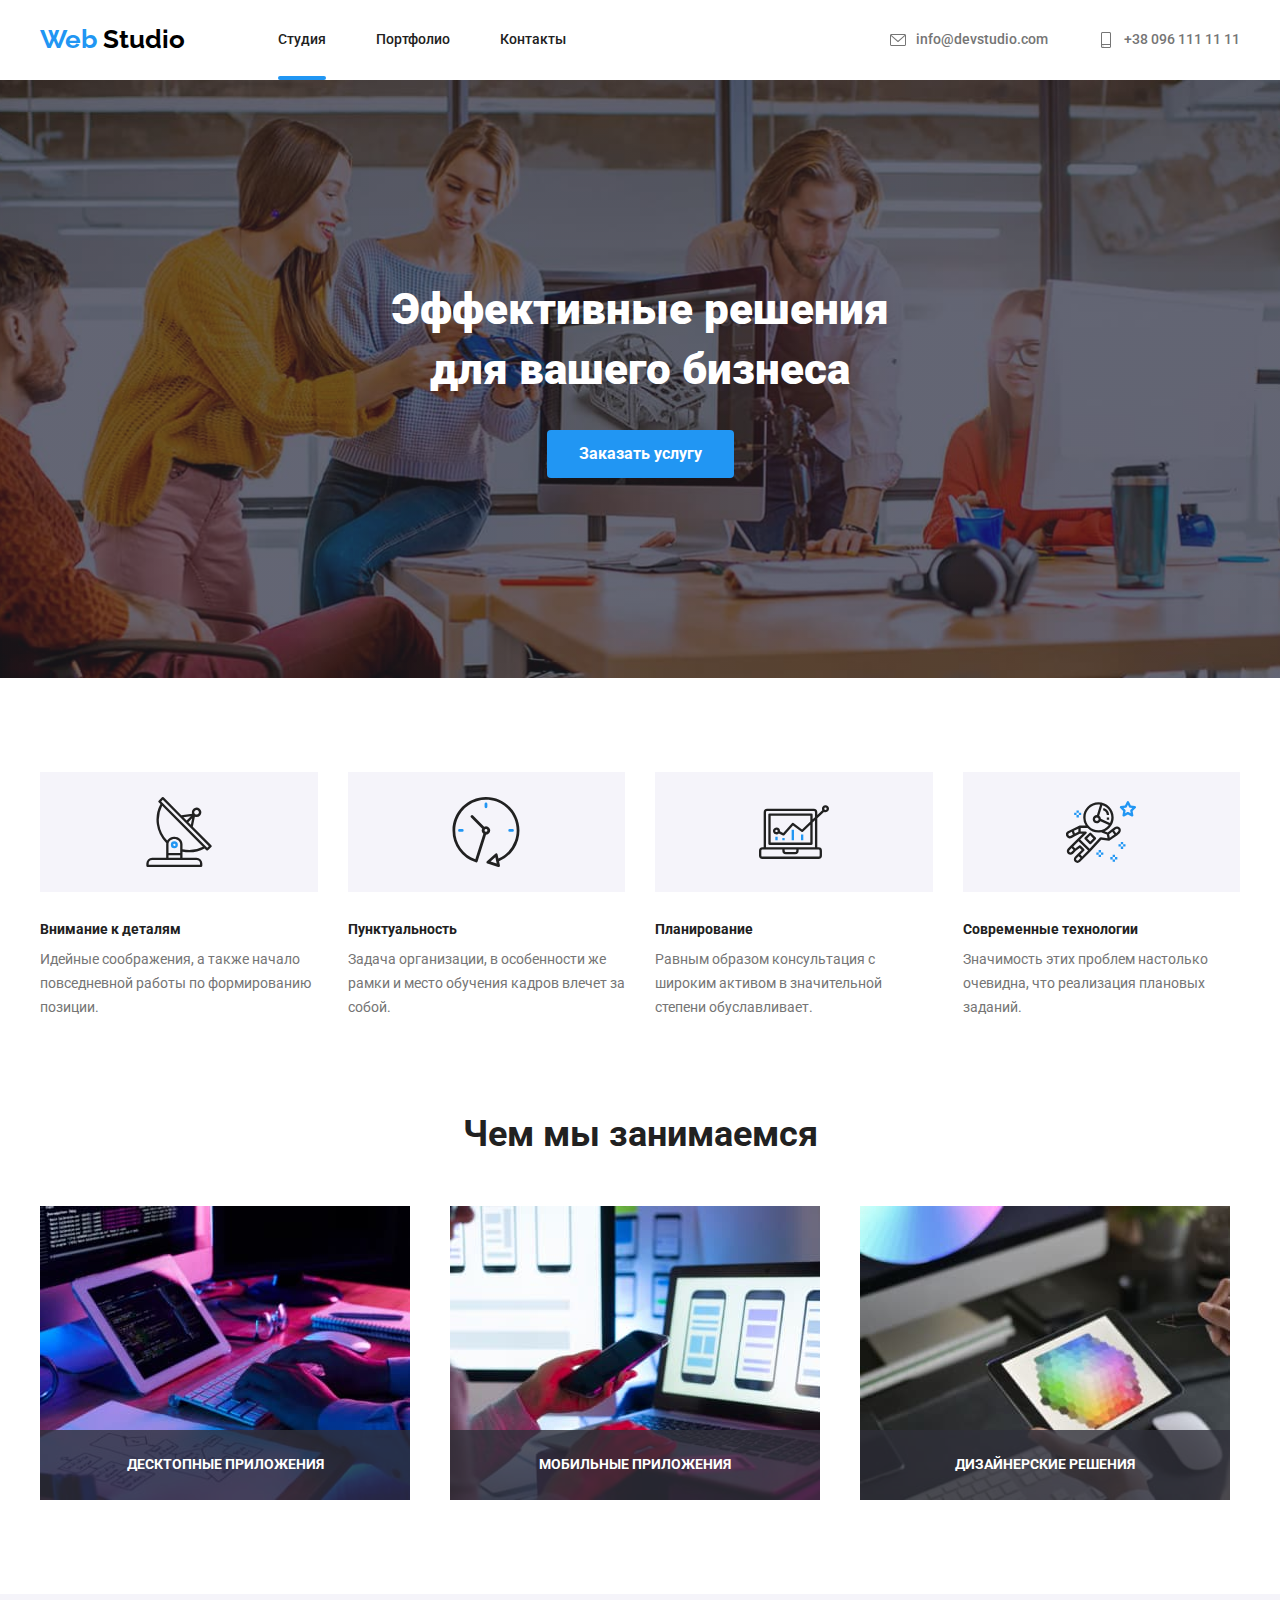
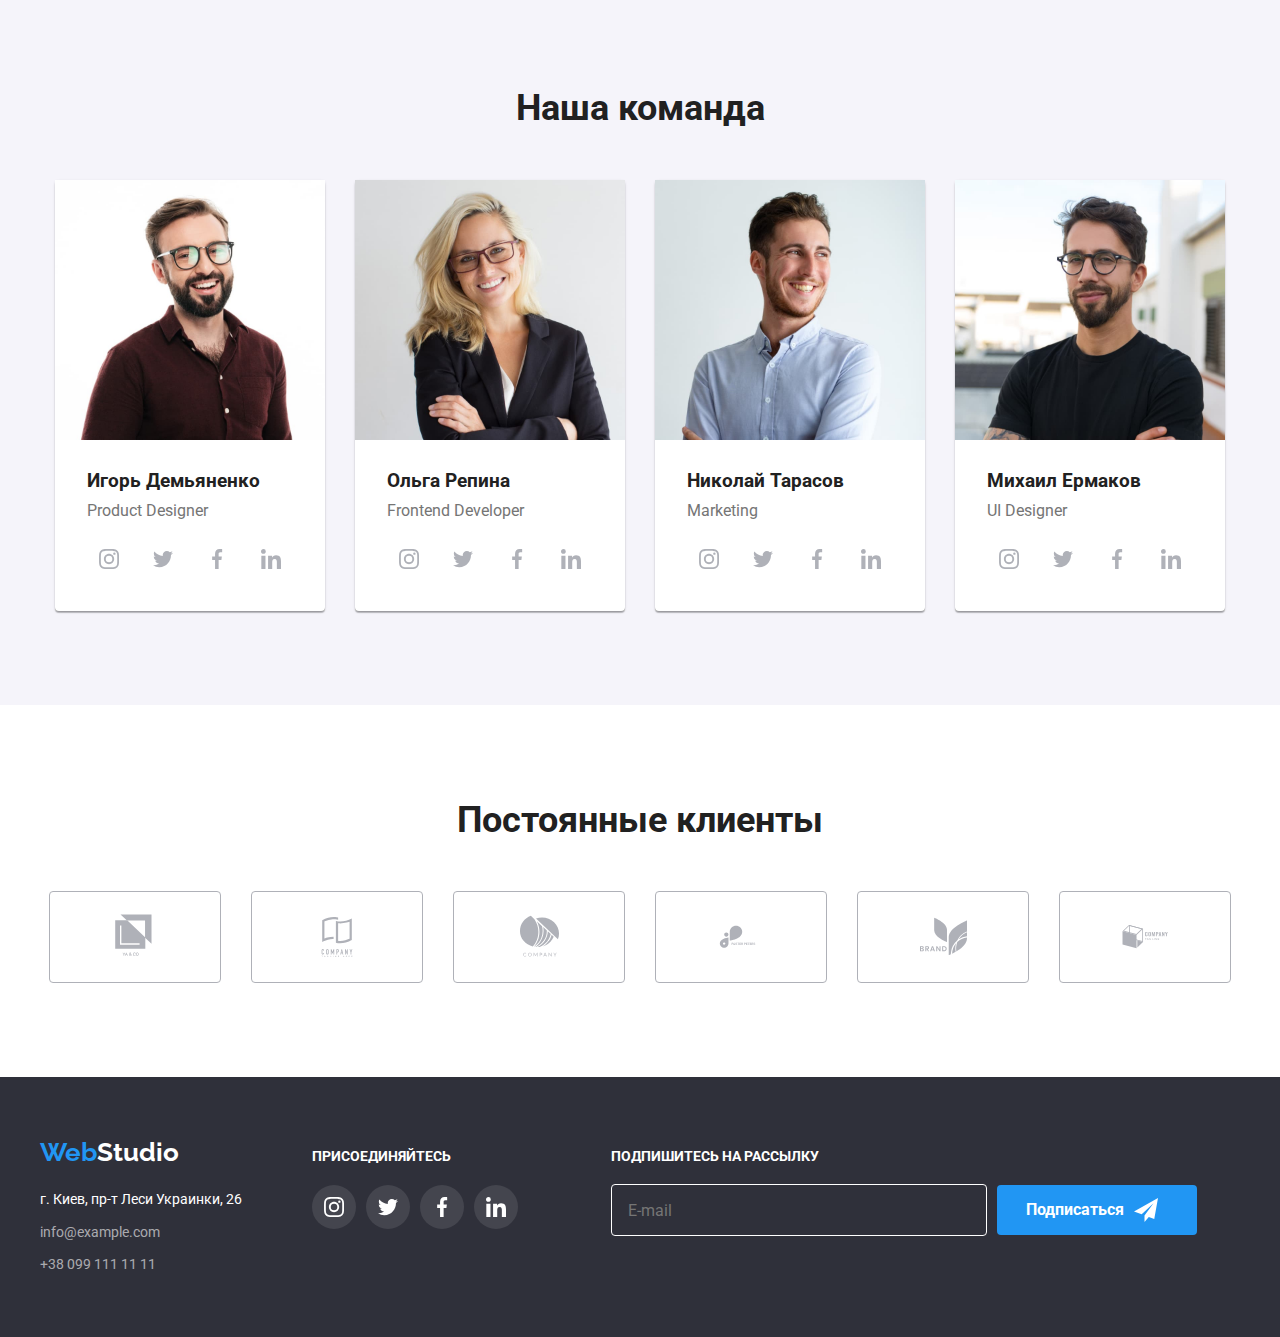
==== commit 7709e7d7: "Update index.html" ====
--- a/index.html
+++ b/index.html
@@ -132,7 +132,7 @@
         
       <section class="our-work__container">
 
-         <div> 
+         <div class="our-work__divcontainer"> 
 
           <h2 class="our-work__title"> Чем мы занимаемся </h2>
 
--- a/css/main.min.css
+++ b/css/main.min.css
@@ -1,2 +1,2 @@
-*{margin:0;padding:0}body{font-family:"Roboto", sans-serif}a{text-decoration:none}img{display:block;width:100%;height:auto}button{border:0px}ul{list-style:none}.list{padding:0%;margin:0%;list-style:none}.container{max-width:1200px;margin:auto;padding-left:15px;padding-right:15px}.page-header{background-color:#fff}.page-header__nav{display:-webkit-box;display:-ms-flexbox;display:flex}.page-header__container{display:-webkit-box;display:-ms-flexbox;display:flex;-webkit-box-align:center;-ms-flex-align:center;align-items:center;background-color:#fff;max-width:1200px;margin:auto;padding-left:15px;padding-right:15px}.page-header--line{border-bottom:1px solid #ECECEC}.main-nav{display:-webkit-box;display:-ms-flexbox;display:flex;-webkit-box-align:center;-ms-flex-align:center;align-items:center}.page-header__logo{display:block;font-family:"Raleway", sans-serif;font-weight:700;font-size:26px;line-height:1.19;font-style:normal;color:#000;margin-top:24px;margin-bottom:25px}.logotype--inverse{color:#fff}.page-header__logo-accent{color:#2196f3}.container-footer__logotype{margin-bottom:20px}.set-pages{display:-webkit-box;display:-ms-flexbox;display:flex;margin-left:93px;font-style:normal;font-weight:500;font-size:14px;line-height:1.14}.set-pages__item+.set-pages__item{margin-left:50px}.set-pages__links{display:block;padding-top:32px;padding-bottom:32px}.set-pages__item__links{display:-webkit-box;display:-ms-flexbox;display:flex;-webkit-box-align:center;-ms-flex-align:center;align-items:center}.set-pages--current{color:#2196f3}.set-pages__links{color:#212121}.set-pages__links:hover,.set-pages__links:focus{color:#2196f3;-webkit-transition-property:-webkit-transform;transition-property:-webkit-transform;transition-property:transform;transition-property:transform, -webkit-transform;-webkit-transition:250ms cubic-bezier(0.4, 0, 0.2, 1);transition:250ms cubic-bezier(0.4, 0, 0.2, 1)}.set-pages__links{position:relative}.set-pages__links--current::after{position:relative;content:"";left:0;bottom:0;display:inline-block;width:100%;height:4px;background-color:#2196f3;border-radius:2px}.contact-links{font-style:normal;font-weight:500;font-size:14px;line-height:1.14;margin-left:auto;display:-webkit-box;display:-ms-flexbox;display:flex;-webkit-box-align:center;-ms-flex-align:center;align-items:center}.contact-links__link{display:-webkit-box;display:-ms-flexbox;display:flex;-webkit-box-align:center;-ms-flex-align:center;align-items:center;color:#757575}.contact-links__link:hover,.contact-links__link:focus{color:#2196f3;-webkit-transition-property:-webkit-transform;transition-property:-webkit-transform;transition-property:transform;transition-property:transform, -webkit-transform;-webkit-transition:250ms cubic-bezier(0.4, 0, 0.2, 1);transition:250ms cubic-bezier(0.4, 0, 0.2, 1)}.contact-links__item+.contact-links__item{margin-left:50px}.contact-links__icon{width:16px;height:16px;fill:currentColor;margin-right:10px}.hero{max-width:1600px;text-align:center;margin:0 auto;background-image:-webkit-gradient(linear, left top, left bottom, from(rgba(47,48,58,0.4)), to(rgba(47,48,58,0.4))),url("/img/Img 17.jpg");background-image:linear-gradient(rgba(47,48,58,0.4), rgba(47,48,58,0.4)),url("/img/Img 17.jpg");background-repeat:no-repeat;background-size:cover;background-position:center}.hero__container{padding:200px 15px;max-width:1600px;margin-left:auto;margin-right:auto}.hero__title{width:696px;margin-left:auto;margin-right:auto;margin-bottom:30px;font-style:normal;font-weight:900;font-size:44px;line-height:1.36;color:#fff;text-align:center}.hero__button{font-family:"Roboto", sans-serif;font-style:normal;font-weight:700;font-size:16px;line-height:1.8;color:#fff;background-color:#2196f3;outline:0px;padding:10px 32px;border-radius:4px}.backdrop{position:fixed;top:0;left:0;width:100%;height:100%;background-color:rgba(175,149,149,0.2);opacity:1;-webkit-transition:opacity 250ms cubic-bezier(0.4, 0, 0.2, 1);transition:opacity 250ms cubic-bezier(0.4, 0, 0.2, 1)}.backdrop.is-hidden{opacity:0;pointer-events:none;visibility:visible}.modal{position:absolute;top:50%;left:50%;padding:40px;max-height:581px;max-width:528px;border-radius:4px;-webkit-box-shadow:0px 1px 3px rgba(0,0,0,0.12),0px 1px 1px rgba(0,0,0,0.14),0px 2px 1px rgba(0,0,0,0.2);box-shadow:0px 1px 3px rgba(0,0,0,0.12),0px 1px 1px rgba(0,0,0,0.14),0px 2px 1px rgba(0,0,0,0.2);-webkit-transform:translate(-50%, -50%) scale(1);transform:translate(-50%, -50%) scale(1);-webkit-transition-property:-webkit-transform;transition-property:-webkit-transform;transition-property:transform;transition-property:transform, -webkit-transform;-webkit-transition:250ms cubic-bezier(0.4, 0, 0.2, 1);transition:250ms cubic-bezier(0.4, 0, 0.2, 1);background-color:#fff;padding-top:40px;padding-bottom:40px;padding-left:40px;padding-right:40px}.modal-button{display:-webkit-box;display:-ms-flexbox;display:flex;-webkit-box-pack:center;-ms-flex-pack:center;justify-content:center;-webkit-box-align:center;-ms-flex-align:center;align-items:center;position:absolute;width:30px;height:30px;background-color:#fff;border:1px solid rgba(0,0,0,0.1);border-radius:50%;top:8px;right:8px;outline:0px;color:#000}.modal-button :hover,.modal-button :focus{-webkit-transition-property:-webkit-transform;transition-property:-webkit-transform;transition-property:transform;transition-property:transform, -webkit-transform;-webkit-transition:250ms cubic-bezier(0.4, 0, 0.2, 1);transition:250ms cubic-bezier(0.4, 0, 0.2, 1);color:#2196f3;outline:0px}.modal-button__close{width:18px;height:18px;top:3px;left:4px;fill:currentColor}.modal-title{font-family:Roboto, sans-serif;font-style:normal;font-weight:700;font-size:20px;line-height:1,15px;color:var(--black-text);text-align:center;margin-bottom:12px;letter-spacing:0.03em}.form-field{display:-webkit-box;display:-ms-flexbox;display:flex;-webkit-box-orient:vertical;-webkit-box-direction:normal;-ms-flex-direction:column;flex-direction:column;margin-bottom:10px;position:relative}.form-field__name{font-family:"Roboto", sans-serif;font-style:normal;font-weight:400;font-size:12px;line-height:1,16px;color:#757575;margin-bottom:4px;letter-spacing:0.01em}.form-field--placecomment{font-family:"Roboto", sans-serif;margin-bottom:20px}.form-field__input{height:40px;border:1px solid rgba(33,33,33,0.2);border-radius:4px;padding-left:40px}.form-field__input:hover,.form-field__input:focus{fill:#2196f3;border-color:#2196f3;-webkit-transition-property:-webkit-transform;transition-property:-webkit-transform;transition-property:transform;transition-property:transform, -webkit-transform;-webkit-transition:250ms cubic-bezier(0.4, 0, 0.2, 1);transition:250ms cubic-bezier(0.4, 0, 0.2, 1)}.form-field__input:focus,.form-field__input:hover+.form-field__svg{outline:none;fill:#2196f3;-webkit-transition-property:-webkit-transform;transition-property:-webkit-transform;transition-property:transform;transition-property:transform, -webkit-transform;-webkit-transition:250ms cubic-bezier(0.4, 0, 0.2, 1);transition:250ms cubic-bezier(0.4, 0, 0.2, 1)}.form-field__svg{position:absolute;top:50%;left:12px;fill:#212121}.form-field__textarea{height:120px;border:1px solid rgba(33,33,33,0.2);border-radius:4px;margin-bottom:20px;padding:12px 16px;font-family:"Roboto", sans-serif;font-style:normal;font-weight:400;font-size:12px;line-height:1.16px;color:rgba(117,117,117,0.5)}.form-field__textarea:hover,.form-field__textarea:focus{border:1px solid #2196f3;outline:none;-webkit-transition-property:-webkit-transform;transition-property:-webkit-transform;transition-property:transform;transition-property:transform, -webkit-transform;-webkit-transition:250ms cubic-bezier(0.4, 0, 0.2, 1);transition:250ms cubic-bezier(0.4, 0, 0.2, 1)}.wrapper-checkbox__label{font-style:normal;font-weight:400;font-size:14px;line-height:1.71px;color:#757575;display:-webkit-box;display:-ms-flexbox;display:flex;-webkit-box-align:center;-ms-flex-align:center;align-items:center;margin-bottom:30px}.wrapper-checkbox__link{display:block;color:#2196f3;text-decoration:underline}.wrapper-checkbox__input{position:absolute;width:1px;height:1px;margin:-1px;border:0;padding:0;white-space:nowrap;-webkit-clip-path:inset(100%);clip-path:inset(100%);clip:rect(0 0 0 0);overflow:hidden}.wrapper-checkbox__icon{display:inline-block;width:16px;height:15px;letter-spacing:00.03em;border:2px solid #212121;border-radius:2px;margin-left:14px;margin-right:9px}.wrapper-checkbox__input:checked+.wrapper-checkbox__icon{border-color:transparent;fill:#fff;background-color:#2196f3;background-image:url(../img/icon-check.svg);background-size:contain;background-origin:border-box;-webkit-transition-property:-webkit-transform;transition-property:-webkit-transform;transition-property:transform;transition-property:transform, -webkit-transform;-webkit-transition:250ms cubic-bezier(0.4, 0, 0.2, 1);transition:250ms cubic-bezier(0.4, 0, 0.2, 1)}.div-button__submit{width:200px;height:50px;border-radius:4px;border:1px solid #2196f3;color:#fff;background-color:#2196f3;font-weight:700;font-size:16px;line-height:1.87px;outline:0px}.div-button{display:-webkit-box;display:-ms-flexbox;display:flex;-webkit-box-pack:center;-ms-flex-pack:center;justify-content:center}textarea{resize:none}.advancers__container{padding-top:94px;padding-bottom:94px}.visually-hidden{position:absolute;width:1px;height:1px;margin:-1px;border:0;padding:0;white-space:nowrap;-webkit-clip-path:inset(100%);clip-path:inset(100%);clip:rect(0 0 0 0);overflow:hidden}.advancers__list{display:-webkit-box;display:-ms-flexbox;display:flex}.advancers__list .advancers__box{height:120px;display:-webkit-box;display:-ms-flexbox;display:flex;-webkit-box-align:center;-ms-flex-align:center;align-items:center;-webkit-box-pack:center;-ms-flex-pack:center;justify-content:center;background-color:#f5f4fa;margin-bottom:30px}.advancers__list .advancers__icon{width:70px;height:70px;fill:currentColor}.advancers__list .advancers__item+.advancers__item{margin-left:30px}.advancers__list .advancers__item{-ms-flex-preferred-size:calc((100% - 90px) / 4);flex-basis:calc((100% - 90px) / 4)}.advancers__description{font-style:normal;font-weight:700;font-size:14px;line-height:1.14;color:#212121;margin-bottom:10px}.advancers__text{font-style:normal;font-weight:400;font-size:14px;line-height:1.71;color:#757575}.our-work__container{padding-bottom:94px}.our-work__title{font-style:normal;font-weight:700;font-size:36px;line-height:1.16;text-align:center;color:#212121;margin-bottom:50px}.our-work__list{margin:0;list-style:none;display:-webkit-box;display:-ms-flexbox;display:flex;margin-left:-30px}.our-work__list>.our-work__item{-ms-flex-preferred-size:calc(100% / 3 - 30px);flex-basis:calc(100% / 3 - 30px);margin-left:30px}.our-work__item{margin:0;position:relative}.our-work__box{position:absolute;bottom:0;width:100%;padding-top:27px;padding-bottom:27px;background-color:rgba(47,48,58,0.8);display:block}.our-work__thumb{position:relative;overflow:hidden}.our-work__box>.our-work__text{text-align:center}.our-work__thumb>.our-work__box{position:absolute}.our-work__text{font-style:normal;font-weight:700;font-size:14px;line-height:1.14;color:#fff}.team{background-color:#f5f4fa;padding-top:94px;padding-bottom:94px}.team .container{max-width:1200px;margin:auto;padding-left:15px;padding-right:15px;-webkit-box-sizing:border-box;box-sizing:border-box}.team__title{font-style:normal;font-weight:700;font-size:36px;line-height:1.16;color:#212121;text-align:center;margin-bottom:50px}.team__list{padding:0;margin:0%;list-style:none;display:-webkit-box;display:-ms-flexbox;display:flex;margin-left:-30px;margin-top:-0}.team__item{-ms-flex-preferred-size:calc(100% / 4 - 30px);flex-basis:calc(100% / 4 - 30px);margin-left:30px;margin-top:0;background-color:#fff}.team__article{border-radius:4px;-webkit-box-shadow:0px 1px 3px rgba(0,0,0,0.12),0px 1px 1px rgba(0,0,0,0.14),0px 2px 1px rgba(0,0,0,0.2);box-shadow:0px 1px 3px rgba(0,0,0,0.12),0px 1px 1px rgba(0,0,0,0.14),0px 2px 1px rgba(0,0,0,0.2)}.team__box{font-style:normal;font-weight:400;font-size:16px;line-height:1.18;color:#212121;padding:30px 32px}.team__position{font-style:normal;font-weight:400;font-size:16px;line-height:1.18;margin-top:10px;color:#757575}.team-social__link{width:44px;height:44px;border-radius:50%;color:#AFB1B8;display:-webkit-box;display:-ms-flexbox;display:flex;-webkit-box-align:center;-ms-flex-align:center;align-items:center;-webkit-box-pack:center;-ms-flex-pack:center;justify-content:center}.team-social__link:hover,.team-social__link:focus{background-color:#2196f3;color:#fff;-webkit-transition-property:-webkit-transform;transition-property:-webkit-transform;transition-property:transform;transition-property:transform, -webkit-transform;-webkit-transition:250ms cubic-bezier(0.4, 0, 0.2, 1);transition:250ms cubic-bezier(0.4, 0, 0.2, 1)}.team-social__list{display:-webkit-box;display:-ms-flexbox;display:flex;-webkit-box-align:center;-ms-flex-align:center;align-items:center;margin-top:16px}.team-social__list .team-social__elements+.team-social__elements{margin-left:10px}.team-social__icon{width:20px;height:20px;fill:currentColor}.container--our-customers{padding-top:94px;padding-bottom:94px}.our-cust-title{font-style:normal;font-weight:700;font-size:36px;line-height:1,16px;color:#212121;text-align:center;margin-bottom:50px}.customer-list{display:-webkit-box;display:-ms-flexbox;display:flex;-webkit-box-align:center;-ms-flex-align:center;align-items:center;-webkit-box-pack:center;-ms-flex-pack:center;justify-content:center;margin:0;padding:0}.customer-list .customer-list__element+.customer-list__element{margin-left:30px}.customer-list__link{display:-webkit-box;display:-ms-flexbox;display:flex;-webkit-box-align:center;-ms-flex-align:center;align-items:center;-webkit-box-pack:center;-ms-flex-pack:center;justify-content:center;width:170px;height:90px;fill:#AFB1B8;border:1px solid #AFB1B8;border-radius:4px}.customer-list__link:hover,.customer-list__link:focus{fill:#2196f3;border:1px solid #2196f3;-webkit-transition-property:-webkit-transform;transition-property:-webkit-transform;transition-property:transform;transition-property:transform, -webkit-transform;-webkit-transition:250ms cubic-bezier(0.4, 0, 0.2, 1);transition:250ms cubic-bezier(0.4, 0, 0.2, 1)}.page-footer{background-color:#2f303a}.logotype{display:block;font-family:"Raleway", sans-serif;font-weight:700;font-size:26px;line-height:1.19;font-style:normal}.logotype__accent{color:#2196f3}.page-footer__container{display:-webkit-box;display:-ms-flexbox;display:flex;-webkit-box-align:baseline;-ms-flex-align:baseline;align-items:baseline;padding-top:60px;padding-bottom:60px;max-width:1200px;margin:auto;padding-left:15px;padding-right:15px}.address-box__street{font-style:normal;font-weight:400;font-size:14px;line-height:1.71;color:#fff;margin-bottom:9px}.address-box__street:hover,.address-box__street:focus{color:#2196f3;-webkit-transition-property:-webkit-transform;transition-property:-webkit-transform;transition-property:transform;transition-property:transform, -webkit-transform;-webkit-transition:250ms cubic-bezier(0.4, 0, 0.2, 1);transition:250ms cubic-bezier(0.4, 0, 0.2, 1)}.contact-footer{font-style:normal;font-weight:400;font-size:14px;line-height:1.71;display:block}.contact-footer__meil{margin-bottom:9px}.contact-footer__link{color:rgba(255,255,255,0.6)}.contact-footer__link:hover,.contact-footer__link:focus{color:#2196f3;-webkit-transition-property:-webkit-transform;transition-property:-webkit-transform;transition-property:transform;transition-property:transform, -webkit-transform;-webkit-transition:250ms cubic-bezier(0.4, 0, 0.2, 1);transition:250ms cubic-bezier(0.4, 0, 0.2, 1)}.page-footer__social{margin-left:70px}.page-footer__title{font-family:"Roboto", sans-serif;font-weight:700;font-size:14px;line-height:1.14;font-style:normal;color:#fff;margin-bottom:20px}.footer-social__link{width:44px;height:44px;border-radius:50%;color:#fff;display:-webkit-box;display:-ms-flexbox;display:flex;-webkit-box-align:center;-ms-flex-align:center;align-items:center;-webkit-box-pack:center;-ms-flex-pack:center;justify-content:center;background-color:rgba(255,255,255,0.1)}.footer-social__link:hover,.footer-social__link:focus{background-color:#2196f3;color:#fff;-webkit-transition-property:-webkit-transform;transition-property:-webkit-transform;transition-property:transform;transition-property:transform, -webkit-transform;-webkit-transition:250ms cubic-bezier(0.4, 0, 0.2, 1);transition:250ms cubic-bezier(0.4, 0, 0.2, 1)}.social-networks{display:-webkit-box;display:-ms-flexbox;display:flex;-webkit-box-align:center;-ms-flex-align:center;align-items:center;margin-top:16px}.social-networks .footer-social__elements+.footer-social__elements{margin-left:10px}.footer-social__icon{width:20px;height:20px;fill:currentColor}.page-footer__box{margin-left:93px}.page-footer__form{display:-webkit-box;display:-ms-flexbox;display:flex;-webkit-box-align:center;-ms-flex-align:center;align-items:center}.page-footer__text{font-family:"Roboto", sans-serif;font-weight:700;font-size:14px;line-height:1.17;font-style:normal;color:#fff;text-transform:uppercase;margin-bottom:20px}.page-footer__input{width:358px;height:50px;border-radius:4px;border:1px solid #fff;background-color:#2f303a;display:-webkit-box;display:-ms-flexbox;display:flex;-webkit-box-align:center;-ms-flex-align:center;align-items:center;padding-left:16px;font-family:"Roboto", sans-serif;font-weight:400;font-size:16px;line-height:1.25;font-style:normal}.page-footer__input__input:focus{outline:none}.page-footer___button{width:200px;height:50px;border-radius:4px;color:#fff;background-color:#2196f3;font-weight:700;font-size:16px;line-height:1.87;font-family:"Roboto", sans-serif;display:-webkit-box;display:-ms-flexbox;display:flex;-webkit-box-align:center;-ms-flex-align:center;align-items:center;padding-left:29px;margin-left:10px;border:0px}.page-footer__icon{width:24px;height:24px;fill:#fff;top:13px;left:28px;margin-left:10px}.page-header--portfolio{border-bottom:1px solid #ECECEC}.page-header{background-color:#fff}.page-header__nav{display:-webkit-box;display:-ms-flexbox;display:flex}.page-header__container{display:-webkit-box;display:-ms-flexbox;display:flex;-webkit-box-align:center;-ms-flex-align:center;align-items:center;width:1200px;padding:0 15px;background-color:#fff}.page-header--line{border-bottom:1px solid #ECECEC}.main-nav{display:-webkit-box;display:-ms-flexbox;display:flex;-webkit-box-align:center;-ms-flex-align:center;align-items:center}.page-header__logo{display:block;font-family:"Raleway", sans-serif;font-weight:700;font-size:26px;line-height:1.19;font-style:normal;color:#000;margin-top:24px;margin-bottom:25px}.logotype--inverse{color:#fff}.page-header__logo-accent{color:#2196f3}.container-footer__logotype{margin-bottom:20px}.set-pages{display:-webkit-box;display:-ms-flexbox;display:flex;margin-left:93px;font-style:normal;font-weight:500;font-size:14px;line-height:1.14}.set-pages__item+.set-pages__item{margin-left:50px}.set-pages__links{display:block;padding-top:32px;padding-bottom:32px}.set-pages__item__links{display:-webkit-box;display:-ms-flexbox;display:flex;-webkit-box-align:center;-ms-flex-align:center;align-items:center}.set-pages--current{color:#2196f3}.set-pages__links{color:#212121}.set-pages__links:hover,.set-pages__links:focus{color:#2196f3;-webkit-transition-property:-webkit-transform;transition-property:-webkit-transform;transition-property:transform;transition-property:transform, -webkit-transform;-webkit-transition:250ms cubic-bezier(0.4, 0, 0.2, 1);transition:250ms cubic-bezier(0.4, 0, 0.2, 1)}.set-pages__links{position:relative}.set-pages__links--current::after{position:relative;content:"";left:0;bottom:0;display:inline-block;width:100%;height:4px;background-color:#2196f3;border-radius:2px}.contact-links{font-style:normal;font-weight:500;font-size:14px;line-height:1.14;margin-left:auto;display:-webkit-box;display:-ms-flexbox;display:flex;-webkit-box-align:center;-ms-flex-align:center;align-items:center}.contact-links__link{display:-webkit-box;display:-ms-flexbox;display:flex;-webkit-box-align:center;-ms-flex-align:center;align-items:center;color:#757575}.contact-links__link:hover,.contact-links__link:focus{color:#2196f3;-webkit-transition-property:-webkit-transform;transition-property:-webkit-transform;transition-property:transform;transition-property:transform, -webkit-transform;-webkit-transition:250ms cubic-bezier(0.4, 0, 0.2, 1);transition:250ms cubic-bezier(0.4, 0, 0.2, 1)}.contact-links__item+.contact-links__item{margin-left:50px}.contact-links__icon{width:16px;height:16px;fill:currentColor;margin-right:10px}.container{max-width:1200px;margin-left:auto;margin-right:auto;padding-left:15px;padding-right:15px}.container--portfolio{padding-top:94px;padding-bottom:94px}.filters__list{display:-webkit-box;display:-ms-flexbox;display:flex;-webkit-box-pack:center;-ms-flex-pack:center;justify-content:center;margin-bottom:50px}.filters__item{font-style:normal;font-weight:500;font-size:16px;line-height:1.62;margin-right:8px}.filters__item:last-child{margin-right:0px}.filters__button{color:#212121;font-weight:500;font-size:16px;line-height:1.62;font-family:"Roboto", sans-serif;padding:6px 22px;background-color:#f5f4fa;border-radius:4px;-webkit-transition-property:-webkit-transform;transition-property:-webkit-transform;transition-property:transform;transition-property:transform, -webkit-transform;-webkit-transition:250ms cubic-bezier(0.4, 0, 0.2, 1);transition:250ms cubic-bezier(0.4, 0, 0.2, 1);border:0px}.filters__button:hover,.filters__button:focus{color:#fff;background-color:#2196f3;border-radius:4px;-webkit-transition-property:-webkit-transform;transition-property:-webkit-transform;transition-property:transform;transition-property:transform, -webkit-transform;-webkit-transition:250ms cubic-bezier(0.4, 0, 0.2, 1);transition:250ms cubic-bezier(0.4, 0, 0.2, 1)}.progect-list{padding:0;margin:0;list-style:none;display:-webkit-box;display:-ms-flexbox;display:flex;-ms-flex-wrap:wrap;flex-wrap:wrap;margin-top:-30px;margin-left:-30px}.progect__item{-ms-flex-preferred-size:calc(100% / 3 - 30px);flex-basis:calc(100% / 3 - 30px);margin-left:30px;margin-top:30px}.progect__item:hover,.progect__item:focus{-webkit-box-shadow:0px 1px 1px rgba(0,0,0,0.12),0px 4px 4px rgba(0,0,0,0.6),1px 4px 6px rgba(0,0,0,0.16);box-shadow:0px 1px 1px rgba(0,0,0,0.12),0px 4px 4px rgba(0,0,0,0.6),1px 4px 6px rgba(0,0,0,0.16);-webkit-transition-property:-webkit-transform;transition-property:-webkit-transform;transition-property:transform;transition-property:transform, -webkit-transform;-webkit-transition:250ms cubic-bezier(0.4, 0, 0.2, 1);transition:250ms cubic-bezier(0.4, 0, 0.2, 1)}.progect-filters__content{padding:30px 32px;border:1px solid #eee}.progect-filters__content .progect-filters__title{font-style:normal;font-weight:700;font-size:18px;line-height:2;color:#212121}.progect-filters__content .progect-filters__text{font-style:normal;font-weight:400;font-size:16px;line-height:1.87;color:#757575;margin-top:4px}.progect__link{border-radius:5px}.progect__thumb{position:relative;overflow:hidden}.progect-filters__overlay{position:absolute;top:0;right:0;height:100%;width:100%;background-color:rgba(33,150,243,0.9);-webkit-transform:translateY(100%);transform:translateY(100%);-webkit-transition-property:-webkit-transform;transition-property:-webkit-transform;transition-property:transform;transition-property:transform, -webkit-transform;-webkit-transition:250ms cubic-bezier(0.4, 0, 0.2, 1);transition:250ms cubic-bezier(0.4, 0, 0.2, 1)}.progect-filters__actionstext{font-style:normal;font-weight:400px;font-size:18px;line-height:1.56;color:#fff;letter-spacing:0.03em;padding:63px 24px}.progect__link:hover .progect-filters__overlay,.progect__link:focus .progect-filters__overlay{-webkit-transform:translateY(0);transform:translateY(0);opacity:1;-webkit-transition-property:-webkit-transform;transition-property:-webkit-transform;transition-property:transform;transition-property:transform, -webkit-transform;-webkit-transition:250ms cubic-bezier(0.4, 0, 0.2, 1);transition:250ms cubic-bezier(0.4, 0, 0.2, 1)}
+*{margin:0;padding:0}body{font-family:"Roboto", sans-serif}a{text-decoration:none}img{display:block;max-width:100%;height:auto}button{border:0px}ul{list-style:none}.list{padding:0%;margin:0%;list-style:none}.container{max-width:1200px;margin:auto;padding-left:15px;padding-right:15px}.page-header{background-color:#fff}.page-header__nav{display:-webkit-box;display:-ms-flexbox;display:flex}.page-header__container{display:-webkit-box;display:-ms-flexbox;display:flex;-webkit-box-align:center;-ms-flex-align:center;align-items:center;background-color:#fff;max-width:1200px;margin:auto;padding-left:15px;padding-right:15px}.page-header--line{border-bottom:1px solid #ECECEC}.main-nav{display:-webkit-box;display:-ms-flexbox;display:flex;-webkit-box-align:center;-ms-flex-align:center;align-items:center}.page-header__logo{display:block;font-family:"Raleway", sans-serif;font-weight:700;font-size:26px;line-height:1.19;font-style:normal;color:#000;margin-top:24px;margin-bottom:25px}.logotype--inverse{color:#fff}.page-header__logo-accent{color:#2196f3}.container-footer__logotype{margin-bottom:20px}.set-pages{display:-webkit-box;display:-ms-flexbox;display:flex;margin-left:93px;font-style:normal;font-weight:500;font-size:14px;line-height:1.14}.set-pages__item+.set-pages__item{margin-left:50px}.set-pages__links{display:block;padding-top:32px;padding-bottom:32px}.set-pages__item__links{display:-webkit-box;display:-ms-flexbox;display:flex;-webkit-box-align:center;-ms-flex-align:center;align-items:center}.set-pages--current{color:#2196f3}.set-pages__links{color:#212121}.set-pages__links:hover,.set-pages__links:focus{color:#2196f3;-webkit-transition-property:-webkit-transform;transition-property:-webkit-transform;transition-property:transform;transition-property:transform, -webkit-transform;-webkit-transition:250ms cubic-bezier(0.4, 0, 0.2, 1);transition:250ms cubic-bezier(0.4, 0, 0.2, 1)}.set-pages__links--current::after{content:"";position:absolute;left:0;bottom:0;display:inline-block;width:100%;height:4px;background-color:var(--blue-active);border-radius:2px}.contact-links{font-style:normal;font-weight:500;font-size:14px;line-height:1.14;margin-left:auto;display:-webkit-box;display:-ms-flexbox;display:flex;-webkit-box-align:center;-ms-flex-align:center;align-items:center}.contact-links__link{display:-webkit-box;display:-ms-flexbox;display:flex;-webkit-box-align:center;-ms-flex-align:center;align-items:center;color:#757575}.contact-links__link:hover,.contact-links__link:focus{color:#2196f3;-webkit-transition-property:-webkit-transform;transition-property:-webkit-transform;transition-property:transform;transition-property:transform, -webkit-transform;-webkit-transition:250ms cubic-bezier(0.4, 0, 0.2, 1);transition:250ms cubic-bezier(0.4, 0, 0.2, 1)}.contact-links__item+.contact-links__item{margin-left:50px}.contact-links__icon{width:16px;height:16px;fill:currentColor;margin-right:10px}.hero{max-width:1600px;text-align:center;margin:0 auto;background-image:-webkit-gradient(linear, left top, left bottom, from(rgba(47,48,58,0.4)), to(rgba(47,48,58,0.4))),url("/img/Img 17.jpg");background-image:linear-gradient(rgba(47,48,58,0.4), rgba(47,48,58,0.4)),url("/img/Img 17.jpg");background-repeat:no-repeat;background-size:cover;background-position:center}.hero__container{padding:200px 15px;max-width:1600px;margin-left:auto;margin-right:auto}.hero__title{width:696px;margin-left:auto;margin-right:auto;margin-bottom:30px;font-style:normal;font-weight:900;font-size:44px;line-height:1.36;color:#fff;text-align:center}.hero__button{font-family:"Roboto", sans-serif;font-style:normal;font-weight:700;font-size:16px;line-height:1.8;color:#fff;background-color:#2196f3;outline:0px;padding:10px 32px;border-radius:4px}.backdrop{position:fixed;top:0;left:0;width:100%;height:100%;background-color:rgba(175,149,149,0.2);opacity:1;-webkit-transition:opacity 250ms cubic-bezier(0.4, 0, 0.2, 1);transition:opacity 250ms cubic-bezier(0.4, 0, 0.2, 1)}.backdrop.is-hidden{opacity:0;pointer-events:none;visibility:visible}.modal{position:absolute;top:50%;left:50%;padding:40px;max-height:581px;max-width:528px;border-radius:4px;-webkit-box-shadow:0px 1px 3px rgba(0,0,0,0.12),0px 1px 1px rgba(0,0,0,0.14),0px 2px 1px rgba(0,0,0,0.2);box-shadow:0px 1px 3px rgba(0,0,0,0.12),0px 1px 1px rgba(0,0,0,0.14),0px 2px 1px rgba(0,0,0,0.2);-webkit-transform:translate(-50%, -50%) scale(1);transform:translate(-50%, -50%) scale(1);-webkit-transition-property:-webkit-transform;transition-property:-webkit-transform;transition-property:transform;transition-property:transform, -webkit-transform;-webkit-transition:250ms cubic-bezier(0.4, 0, 0.2, 1);transition:250ms cubic-bezier(0.4, 0, 0.2, 1);background-color:#fff;padding-top:40px;padding-bottom:40px;padding-left:40px;padding-right:40px}.modal-button{display:-webkit-box;display:-ms-flexbox;display:flex;-webkit-box-pack:center;-ms-flex-pack:center;justify-content:center;-webkit-box-align:center;-ms-flex-align:center;align-items:center;position:absolute;width:30px;height:30px;background-color:#fff;border:1px solid rgba(0,0,0,0.1);border-radius:50%;top:8px;right:8px;outline:0px;color:#000}.modal-button :hover,.modal-button :focus{-webkit-transition-property:-webkit-transform;transition-property:-webkit-transform;transition-property:transform;transition-property:transform, -webkit-transform;-webkit-transition:250ms cubic-bezier(0.4, 0, 0.2, 1);transition:250ms cubic-bezier(0.4, 0, 0.2, 1);color:#2196f3;outline:0px}.modal-button__close{width:18px;height:18px;top:3px;left:4px;fill:currentColor}.modal-title{font-family:Roboto, sans-serif;font-style:normal;font-weight:700;font-size:20px;line-height:1,15px;color:var(--black-text);text-align:center;margin-bottom:12px;letter-spacing:0.03em}.form-field{display:-webkit-box;display:-ms-flexbox;display:flex;-webkit-box-orient:vertical;-webkit-box-direction:normal;-ms-flex-direction:column;flex-direction:column;margin-bottom:10px;position:relative}.form-field__name{font-family:"Roboto", sans-serif;font-style:normal;font-weight:400;font-size:12px;line-height:1,16px;color:#757575;margin-bottom:4px;letter-spacing:0.01em}.form-field--placecomment{font-family:"Roboto", sans-serif;margin-bottom:20px}.form-field__input{height:40px;border:1px solid rgba(33,33,33,0.2);border-radius:4px;padding-left:40px}.form-field__input:hover,.form-field__input:focus{fill:#2196f3;border-color:#2196f3;-webkit-transition-property:-webkit-transform;transition-property:-webkit-transform;transition-property:transform;transition-property:transform, -webkit-transform;-webkit-transition:250ms cubic-bezier(0.4, 0, 0.2, 1);transition:250ms cubic-bezier(0.4, 0, 0.2, 1)}.form-field__input:focus,.form-field__input:hover+.form-field__svg{outline:none;fill:#2196f3;-webkit-transition-property:-webkit-transform;transition-property:-webkit-transform;transition-property:transform;transition-property:transform, -webkit-transform;-webkit-transition:250ms cubic-bezier(0.4, 0, 0.2, 1);transition:250ms cubic-bezier(0.4, 0, 0.2, 1)}.form-field__svg{position:absolute;top:50%;left:12px;fill:#212121}.form-field__textarea{height:120px;border:1px solid rgba(33,33,33,0.2);border-radius:4px;margin-bottom:20px;padding:12px 16px;font-family:"Roboto", sans-serif;font-style:normal;font-weight:400;font-size:12px;line-height:1.16px;color:rgba(117,117,117,0.5)}.form-field__textarea:hover,.form-field__textarea:focus{border:1px solid #2196f3;outline:none;-webkit-transition-property:-webkit-transform;transition-property:-webkit-transform;transition-property:transform;transition-property:transform, -webkit-transform;-webkit-transition:250ms cubic-bezier(0.4, 0, 0.2, 1);transition:250ms cubic-bezier(0.4, 0, 0.2, 1)}.wrapper-checkbox__label{font-style:normal;font-weight:400;font-size:14px;line-height:1.71px;color:#757575;display:-webkit-box;display:-ms-flexbox;display:flex;-webkit-box-align:center;-ms-flex-align:center;align-items:center;margin-bottom:30px}.wrapper-checkbox__link{display:block;color:#2196f3;text-decoration:underline}.wrapper-checkbox__input{position:absolute;width:1px;height:1px;margin:-1px;border:0;padding:0;white-space:nowrap;-webkit-clip-path:inset(100%);clip-path:inset(100%);clip:rect(0 0 0 0);overflow:hidden}.wrapper-checkbox__icon{display:inline-block;width:16px;height:15px;letter-spacing:00.03em;border:2px solid #212121;border-radius:2px;margin-left:14px;margin-right:9px}.wrapper-checkbox__input:checked+.wrapper-checkbox__icon{border-color:transparent;fill:#fff;background-color:#2196f3;background-image:url(../img/icon-check.svg);background-size:contain;background-origin:border-box;-webkit-transition-property:-webkit-transform;transition-property:-webkit-transform;transition-property:transform;transition-property:transform, -webkit-transform;-webkit-transition:250ms cubic-bezier(0.4, 0, 0.2, 1);transition:250ms cubic-bezier(0.4, 0, 0.2, 1)}.div-button__submit{width:200px;height:50px;border-radius:4px;border:1px solid #2196f3;color:#fff;background-color:#2196f3;font-weight:700;font-size:16px;line-height:1.87px;outline:0px}.div-button{display:-webkit-box;display:-ms-flexbox;display:flex;-webkit-box-pack:center;-ms-flex-pack:center;justify-content:center}textarea{resize:none}.advancers__container{padding-top:94px;padding-bottom:94px}.visually-hidden{position:absolute;width:1px;height:1px;margin:-1px;border:0;padding:0;white-space:nowrap;-webkit-clip-path:inset(100%);clip-path:inset(100%);clip:rect(0 0 0 0);overflow:hidden}.advancers__list{display:-webkit-box;display:-ms-flexbox;display:flex}.advancers__list .advancers__box{height:120px;display:-webkit-box;display:-ms-flexbox;display:flex;-webkit-box-align:center;-ms-flex-align:center;align-items:center;-webkit-box-pack:center;-ms-flex-pack:center;justify-content:center;background-color:#f5f4fa;margin-bottom:30px}.advancers__list .advancers__icon{width:70px;height:70px;fill:currentColor}.advancers__list .advancers__item+.advancers__item{margin-left:30px}.advancers__list .advancers__item{-ms-flex-preferred-size:calc((100% - 90px) / 4);flex-basis:calc((100% - 90px) / 4)}.advancers__description{font-style:normal;font-weight:700;font-size:14px;line-height:1.14;color:#212121;margin-bottom:10px}.advancers__text{font-style:normal;font-weight:400;font-size:14px;line-height:1.71;color:#757575}.our-work__divcontainer{max-width:1200px;margin:auto;padding-left:15px;padding-right:15px;padding-bottom:94px}.our-work__title{font-style:normal;font-weight:700;font-size:36px;line-height:1.16;text-align:center;color:#212121;margin-bottom:50px}.our-work__list{margin:0;list-style:none;display:-webkit-box;display:-ms-flexbox;display:flex;margin-left:-30px}.our-work__list>.our-work__item{-ms-flex-preferred-size:calc(100% / 3 - 30px);flex-basis:calc(100% / 3 - 30px);margin-left:30px}.our-work__item{margin:0;position:relative}.our-work__box{position:absolute;bottom:0;width:370px;padding-top:27px;padding-bottom:27px;background-color:rgba(47,48,58,0.8);display:block}.our-work__thumb{position:relative;overflow:hidden}.our-work__box>.our-work__text{text-align:center}.our-work__thumb>.our-work__box{position:absolute}.our-work__text{font-style:normal;font-weight:700;font-size:14px;line-height:1.14;color:#fff}.team{background-color:#f5f4fa;padding-top:94px;padding-bottom:94px}.team .container{max-width:1200px;margin:auto;padding-left:15px;padding-right:15px;-webkit-box-sizing:border-box;box-sizing:border-box}.team__title{font-style:normal;font-weight:700;font-size:36px;line-height:1.16;color:#212121;text-align:center;margin-bottom:50px}.team__list{padding:0;margin:0%;list-style:none;display:-webkit-box;display:-ms-flexbox;display:flex;margin-left:-30px;margin-top:-0}.team__item{-ms-flex-preferred-size:calc(100% / 4 - 30px);flex-basis:calc(100% / 4 - 30px);margin-left:30px;margin-top:0;background-color:#fff}.team__article{border-radius:4px;-webkit-box-shadow:0px 1px 3px rgba(0,0,0,0.12),0px 1px 1px rgba(0,0,0,0.14),0px 2px 1px rgba(0,0,0,0.2);box-shadow:0px 1px 3px rgba(0,0,0,0.12),0px 1px 1px rgba(0,0,0,0.14),0px 2px 1px rgba(0,0,0,0.2)}.team__box{font-style:normal;font-weight:400;font-size:16px;line-height:1.18;color:#212121;padding:30px 32px}.team__position{font-style:normal;font-weight:400;font-size:16px;line-height:1.18;margin-top:10px;color:#757575}.team-social__link{width:44px;height:44px;border-radius:50%;color:#AFB1B8;display:-webkit-box;display:-ms-flexbox;display:flex;-webkit-box-align:center;-ms-flex-align:center;align-items:center;-webkit-box-pack:center;-ms-flex-pack:center;justify-content:center}.team-social__link:hover,.team-social__link:focus{background-color:#2196f3;color:#fff;-webkit-transition-property:-webkit-transform;transition-property:-webkit-transform;transition-property:transform;transition-property:transform, -webkit-transform;-webkit-transition:250ms cubic-bezier(0.4, 0, 0.2, 1);transition:250ms cubic-bezier(0.4, 0, 0.2, 1)}.team-social__list{display:-webkit-box;display:-ms-flexbox;display:flex;-webkit-box-align:center;-ms-flex-align:center;align-items:center;margin-top:16px}.team-social__list .team-social__elements+.team-social__elements{margin-left:10px}.team-social__icon{width:20px;height:20px;fill:currentColor}.container--our-customers{padding-top:94px;padding-bottom:94px}.our-cust-title{font-style:normal;font-weight:700;font-size:36px;line-height:1,16px;color:#212121;text-align:center;margin-bottom:50px}.customer-list{display:-webkit-box;display:-ms-flexbox;display:flex;-webkit-box-align:center;-ms-flex-align:center;align-items:center;-webkit-box-pack:center;-ms-flex-pack:center;justify-content:center;margin:0;padding:0}.customer-list .customer-list__element+.customer-list__element{margin-left:30px}.customer-list__link{display:-webkit-box;display:-ms-flexbox;display:flex;-webkit-box-align:center;-ms-flex-align:center;align-items:center;-webkit-box-pack:center;-ms-flex-pack:center;justify-content:center;width:170px;height:90px;fill:#AFB1B8;border:1px solid #AFB1B8;border-radius:4px}.customer-list__link:hover,.customer-list__link:focus{fill:#2196f3;border:1px solid #2196f3;-webkit-transition-property:-webkit-transform;transition-property:-webkit-transform;transition-property:transform;transition-property:transform, -webkit-transform;-webkit-transition:250ms cubic-bezier(0.4, 0, 0.2, 1);transition:250ms cubic-bezier(0.4, 0, 0.2, 1)}.page-footer{background-color:#2f303a}.logotype{display:block;font-family:"Raleway", sans-serif;font-weight:700;font-size:26px;line-height:1.19;font-style:normal}.logotype__accent{color:#2196f3}.page-footer__container{display:-webkit-box;display:-ms-flexbox;display:flex;-webkit-box-align:baseline;-ms-flex-align:baseline;align-items:baseline;padding-top:60px;padding-bottom:60px;max-width:1200px;margin:auto;padding-left:15px;padding-right:15px}.address-box__street{font-style:normal;font-weight:400;font-size:14px;line-height:1.71;color:#fff;margin-bottom:9px}.address-box__street:hover,.address-box__street:focus{color:#2196f3;-webkit-transition-property:-webkit-transform;transition-property:-webkit-transform;transition-property:transform;transition-property:transform, -webkit-transform;-webkit-transition:250ms cubic-bezier(0.4, 0, 0.2, 1);transition:250ms cubic-bezier(0.4, 0, 0.2, 1)}.contact-footer{font-style:normal;font-weight:400;font-size:14px;line-height:1.71;display:block}.contact-footer__meil{margin-bottom:9px}.contact-footer__link{color:rgba(255,255,255,0.6)}.contact-footer__link:hover,.contact-footer__link:focus{color:#2196f3;-webkit-transition-property:-webkit-transform;transition-property:-webkit-transform;transition-property:transform;transition-property:transform, -webkit-transform;-webkit-transition:250ms cubic-bezier(0.4, 0, 0.2, 1);transition:250ms cubic-bezier(0.4, 0, 0.2, 1)}.page-footer__social{margin-left:70px}.page-footer__title{font-family:"Roboto", sans-serif;font-weight:700;font-size:14px;line-height:1.14;font-style:normal;color:#fff;margin-bottom:20px}.footer-social__link{width:44px;height:44px;border-radius:50%;color:#fff;display:-webkit-box;display:-ms-flexbox;display:flex;-webkit-box-align:center;-ms-flex-align:center;align-items:center;-webkit-box-pack:center;-ms-flex-pack:center;justify-content:center;background-color:rgba(255,255,255,0.1)}.footer-social__link:hover,.footer-social__link:focus{background-color:#2196f3;color:#fff;-webkit-transition-property:-webkit-transform;transition-property:-webkit-transform;transition-property:transform;transition-property:transform, -webkit-transform;-webkit-transition:250ms cubic-bezier(0.4, 0, 0.2, 1);transition:250ms cubic-bezier(0.4, 0, 0.2, 1)}.social-networks{display:-webkit-box;display:-ms-flexbox;display:flex;-webkit-box-align:center;-ms-flex-align:center;align-items:center;margin-top:16px}.social-networks .footer-social__elements+.footer-social__elements{margin-left:10px}.footer-social__icon{width:20px;height:20px;fill:currentColor}.page-footer__box{margin-left:93px}.page-footer__form{display:-webkit-box;display:-ms-flexbox;display:flex;-webkit-box-align:center;-ms-flex-align:center;align-items:center}.page-footer__text{font-family:"Roboto", sans-serif;font-weight:700;font-size:14px;line-height:1.17;font-style:normal;color:#fff;text-transform:uppercase;margin-bottom:20px}.page-footer__input{width:358px;height:50px;border-radius:4px;border:1px solid #fff;background-color:#2f303a;display:-webkit-box;display:-ms-flexbox;display:flex;-webkit-box-align:center;-ms-flex-align:center;align-items:center;padding-left:16px;font-family:"Roboto", sans-serif;font-weight:400;font-size:16px;line-height:1.25;font-style:normal}.page-footer__input__input:focus{outline:none}.page-footer___button{width:200px;height:50px;border-radius:4px;color:#fff;background-color:#2196f3;font-weight:700;font-size:16px;line-height:1.87;font-family:"Roboto", sans-serif;display:-webkit-box;display:-ms-flexbox;display:flex;-webkit-box-align:center;-ms-flex-align:center;align-items:center;padding-left:29px;margin-left:10px;border:0px}.page-footer__icon{width:24px;height:24px;fill:#fff;top:13px;left:28px;margin-left:10px}.page-header--portfolio{border-bottom:1px solid #ECECEC}.page-header{background-color:#fff}.page-header__nav{display:-webkit-box;display:-ms-flexbox;display:flex}.page-header__container{display:-webkit-box;display:-ms-flexbox;display:flex;-webkit-box-align:center;-ms-flex-align:center;align-items:center;width:1200px;padding:0 15px;background-color:#fff}.page-header--line{border-bottom:1px solid #ECECEC}.main-nav{display:-webkit-box;display:-ms-flexbox;display:flex;-webkit-box-align:center;-ms-flex-align:center;align-items:center}.page-header__logo{display:block;font-family:"Raleway", sans-serif;font-weight:700;font-size:26px;line-height:1.19;font-style:normal;color:#000;margin-top:24px;margin-bottom:25px}.logotype--inverse{color:#fff}.page-header__logo-accent{color:#2196f3}.container-footer__logotype{margin-bottom:20px}.set-pages{display:-webkit-box;display:-ms-flexbox;display:flex;margin-left:93px;font-style:normal;font-weight:500;font-size:14px;line-height:1.14}.set-pages__item+.set-pages__item{margin-left:50px}.set-pages__links{display:block;padding-top:32px;padding-bottom:32px}.set-pages__item__links{display:-webkit-box;display:-ms-flexbox;display:flex;-webkit-box-align:center;-ms-flex-align:center;align-items:center}.set-pages--current{color:#2196f3}.set-pages__links{color:#212121}.set-pages__links:hover,.set-pages__links:focus{color:#2196f3;-webkit-transition-property:-webkit-transform;transition-property:-webkit-transform;transition-property:transform;transition-property:transform, -webkit-transform;-webkit-transition:250ms cubic-bezier(0.4, 0, 0.2, 1);transition:250ms cubic-bezier(0.4, 0, 0.2, 1)}.set-pages__links{position:relative}.set-pages__links--current::after{position:absolute;content:"";left:0;bottom:0;display:inline-block;width:100%;height:4px;background-color:#2196f3;border-radius:2px}.contact-links{font-style:normal;font-weight:500;font-size:14px;line-height:1.14;margin-left:auto;display:-webkit-box;display:-ms-flexbox;display:flex;-webkit-box-align:center;-ms-flex-align:center;align-items:center}.contact-links__link{display:-webkit-box;display:-ms-flexbox;display:flex;-webkit-box-align:center;-ms-flex-align:center;align-items:center;color:#757575}.contact-links__link:hover,.contact-links__link:focus{color:#2196f3;-webkit-transition-property:-webkit-transform;transition-property:-webkit-transform;transition-property:transform;transition-property:transform, -webkit-transform;-webkit-transition:250ms cubic-bezier(0.4, 0, 0.2, 1);transition:250ms cubic-bezier(0.4, 0, 0.2, 1)}.contact-links__item+.contact-links__item{margin-left:50px}.contact-links__icon{width:16px;height:16px;fill:currentColor;margin-right:10px}.container{max-width:1200px;margin-left:auto;margin-right:auto;padding-left:15px;padding-right:15px}.container--portfolio{padding-top:94px;padding-bottom:94px}.filters__list{display:-webkit-box;display:-ms-flexbox;display:flex;-webkit-box-pack:center;-ms-flex-pack:center;justify-content:center;margin-bottom:50px}.filters__item{font-style:normal;font-weight:500;font-size:16px;line-height:1.62;margin-right:8px}.filters__item:last-child{margin-right:0px}.filters__button{color:#212121;font-weight:500;font-size:16px;line-height:1.62;font-family:"Roboto", sans-serif;padding:6px 22px;background-color:#f5f4fa;border-radius:4px;-webkit-transition-property:-webkit-transform;transition-property:-webkit-transform;transition-property:transform;transition-property:transform, -webkit-transform;-webkit-transition:250ms cubic-bezier(0.4, 0, 0.2, 1);transition:250ms cubic-bezier(0.4, 0, 0.2, 1);border:0px}.filters__button:hover,.filters__button:focus{color:#fff;background-color:#2196f3;border-radius:4px;-webkit-transition-property:-webkit-transform;transition-property:-webkit-transform;transition-property:transform;transition-property:transform, -webkit-transform;-webkit-transition:250ms cubic-bezier(0.4, 0, 0.2, 1);transition:250ms cubic-bezier(0.4, 0, 0.2, 1)}.progect-list{padding:0;margin:0;list-style:none;display:-webkit-box;display:-ms-flexbox;display:flex;-ms-flex-wrap:wrap;flex-wrap:wrap;margin-top:-30px;margin-left:-30px}.progect__item{-ms-flex-preferred-size:calc(100% / 3 - 30px);flex-basis:calc(100% / 3 - 30px);margin-left:30px;margin-top:30px}.progect__item:hover,.progect__item:focus{-webkit-box-shadow:0px 1px 1px rgba(0,0,0,0.12),0px 4px 4px rgba(0,0,0,0.6),1px 4px 6px rgba(0,0,0,0.16);box-shadow:0px 1px 1px rgba(0,0,0,0.12),0px 4px 4px rgba(0,0,0,0.6),1px 4px 6px rgba(0,0,0,0.16);-webkit-transition-property:-webkit-transform;transition-property:-webkit-transform;transition-property:transform;transition-property:transform, -webkit-transform;-webkit-transition:250ms cubic-bezier(0.4, 0, 0.2, 1);transition:250ms cubic-bezier(0.4, 0, 0.2, 1)}.progect-filters__content{padding:30px 32px;border:1px solid #eee}.progect-filters__content .progect-filters__title{font-style:normal;font-weight:700;font-size:18px;line-height:2;color:#212121}.progect-filters__content .progect-filters__text{font-style:normal;font-weight:400;font-size:16px;line-height:1.87;color:#757575;margin-top:4px}.progect__link{border-radius:5px}.progect__thumb{position:relative;overflow:hidden}.progect-filters__overlay{position:absolute;top:0;right:0;height:100%;width:100%;background-color:rgba(33,150,243,0.9);-webkit-transform:translateY(100%);transform:translateY(100%);-webkit-transition-property:-webkit-transform;transition-property:-webkit-transform;transition-property:transform;transition-property:transform, -webkit-transform;-webkit-transition:250ms cubic-bezier(0.4, 0, 0.2, 1);transition:250ms cubic-bezier(0.4, 0, 0.2, 1)}.progect-filters__actionstext{font-style:normal;font-weight:400px;font-size:18px;line-height:1.56;color:#fff;letter-spacing:0.03em;padding:63px 24px}.progect__link:hover .progect-filters__overlay,.progect__link:focus .progect-filters__overlay{-webkit-transform:translateY(0);transform:translateY(0);opacity:1;-webkit-transition-property:-webkit-transform;transition-property:-webkit-transform;transition-property:transform;transition-property:transform, -webkit-transform;-webkit-transition:250ms cubic-bezier(0.4, 0, 0.2, 1);transition:250ms cubic-bezier(0.4, 0, 0.2, 1)}
 /*# sourceMappingURL=main.min.css.map */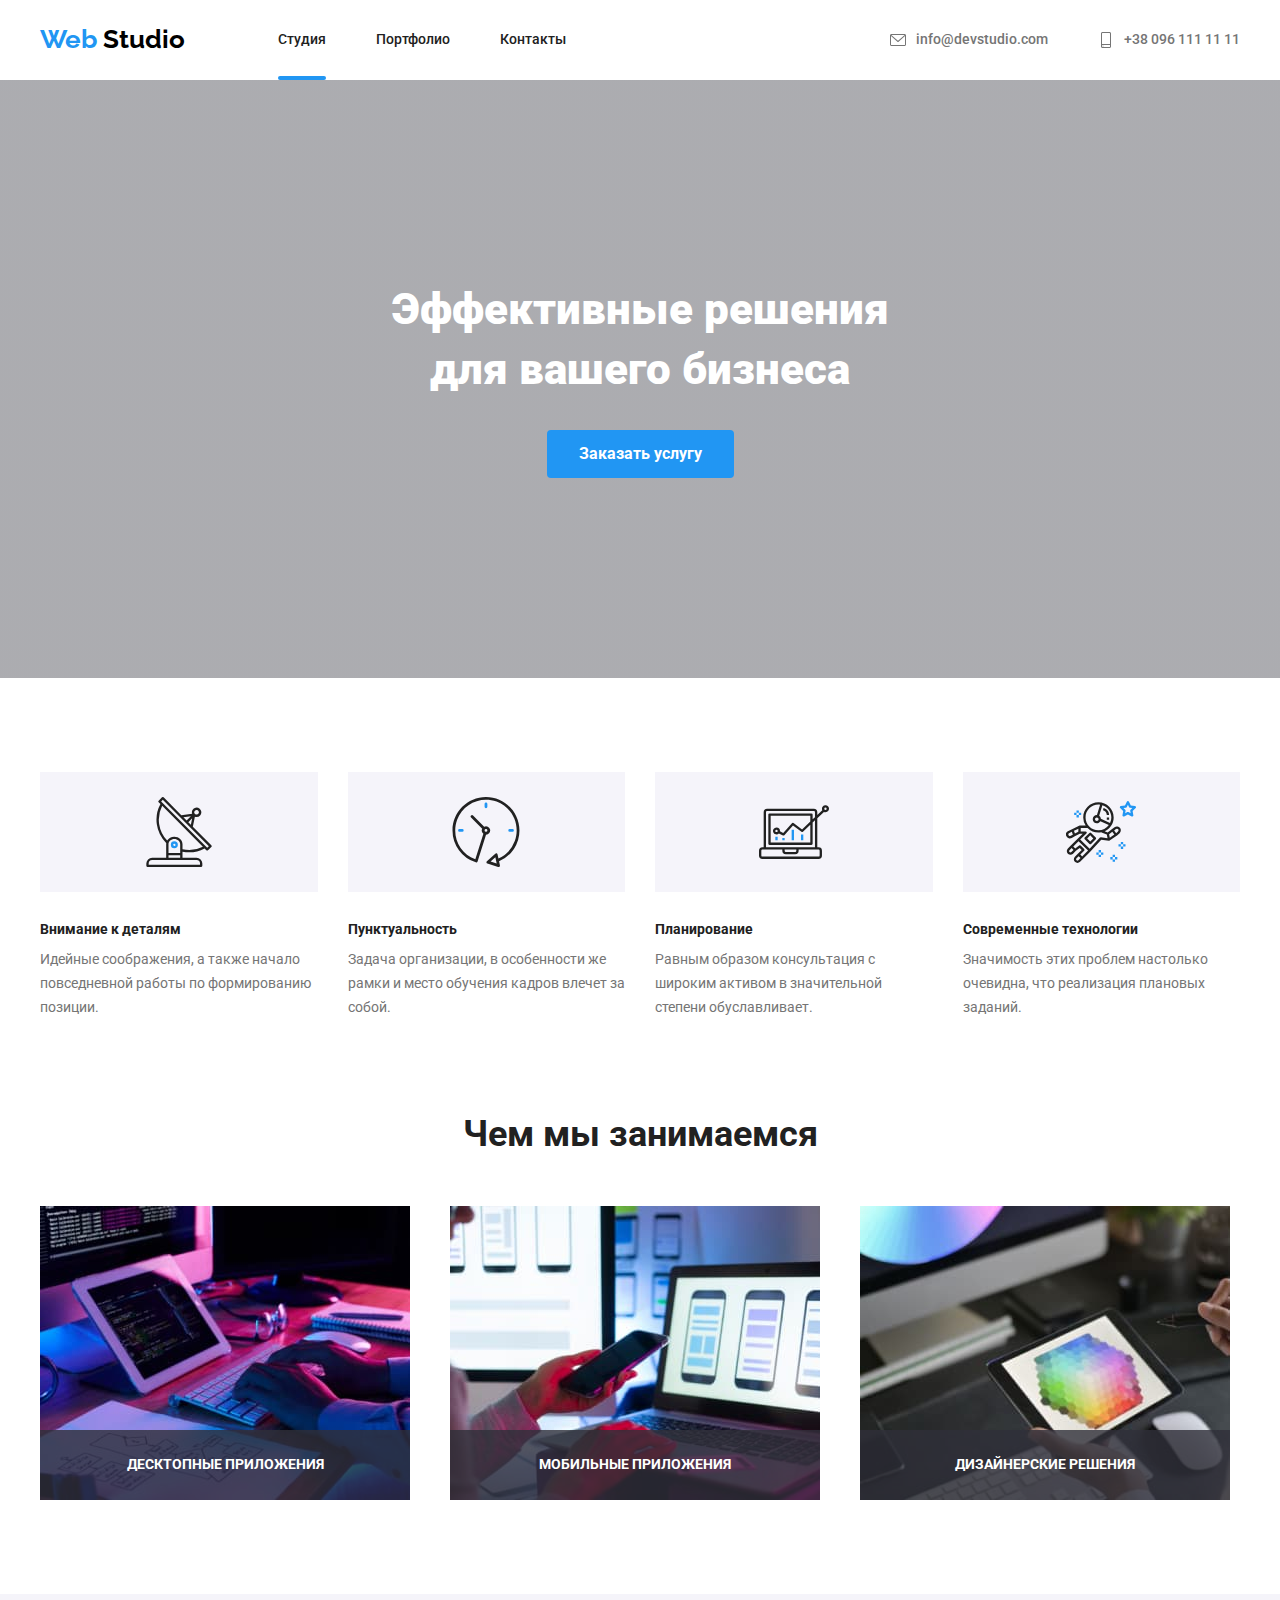
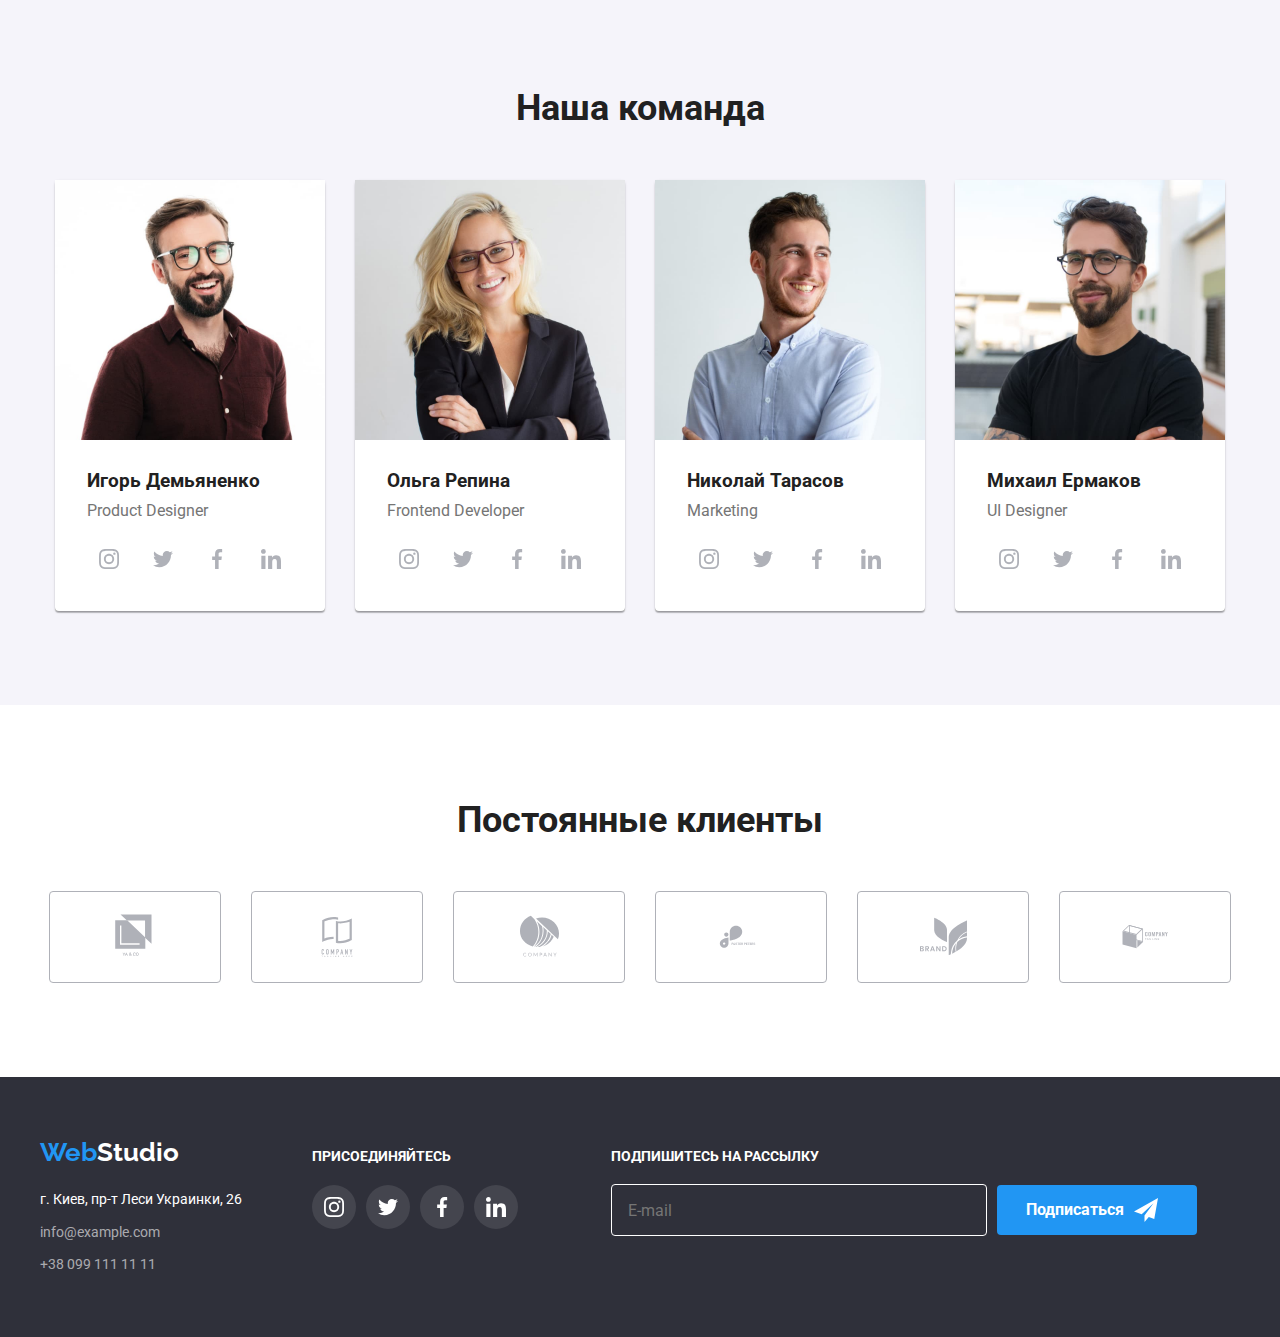
==== commit 345ef5bd: "fff" ====
--- a/index.html
+++ b/index.html
@@ -19,7 +19,7 @@
                <span class="page-header__logo-accent">Web</span>
                Studio</a>
            
-            <ul class="set-pages list">
+            <ul class="set-pages__list">
 
               <li class="set-pages__item"> 
                 <a class="set-pages__links  set-pages__links--current" 
@@ -39,7 +39,7 @@
 
           </nav>
 
-            <ul class="contact-links list">
+            <ul class="contact-links__list">
 
               <li class="contact-links__item">
                 <a class="contact-links__link" href="mailto:info@devstudio.com">
@@ -76,10 +76,10 @@
         <div class="container"> 
 
           <h2 class="visually-hidden">Прихований заголовок</h2> 
-
+          <h2 class="visually-hidden">Прихований заголовок</h2> 
           <!-- НАШІ ПЕРЕВАГИ -->
              
-           <ul class="advancers__list">
+           <ul class="advancers__list ">
 
                  <li class="advancers__item">
                    <div class="advancers__box">
@@ -130,9 +130,9 @@
         
     <!-- НАША РОБОТА-->
         
-      <section class="our-work__container">
-
-         <div class="our-work__divcontainer"> 
+      <section class="our-work">
+
+         <div class="our-work__container"> 
 
           <h2 class="our-work__title"> Чем мы занимаемся </h2>
 
@@ -390,57 +390,57 @@
 
       <!--ПОСТІЙНІ КЛІЄНТИ-->
 
-     <section class="our-costumers">
-
-        <div class="container  container--our-customers">
-
-            <h2 class="our-cust-title"> Постоянные клиенты </h2>
-
-            <ul class="customer-list">
+     <section class="costumers">
+
+        <div class="container  container--customers">
+
+            <h2 class="customers-title"> Постоянные клиенты </h2>
+
+            <ul class="customer__list">
             
-              <li class="customer-list__element">
-                <a class="customer-list__link"> 
-                <svg class="customer-list__svg"
+              <li class="customer__item">
+                <a class="customer__link"> 
+                <svg class="customer__icon"
                      width="44.27"
                      height="49.23">
                 <use href="./img/icons.svg#icon-logo-1"></use>
               </svg></a></li>
 
-              <li class="customer-list__element"> 
-                <a class="customer-list__link"> 
-                <svg class="customer-list__svg" 
+              <li class="customer__item"> 
+                <a class="customer__link"> 
+                <svg class="customer__icon" 
                      width="40"
                      height="52">
                 <use href="./img/icons.svg#icon-logo-2"></use>
               </svg></a></li>
 
-              <li class="customer-list__element">
-                <a class="customer-list__link">
-                 <svg class="customer-list__svg"
+              <li class="customer__item">
+                <a class="customer__link">
+                 <svg class="customer__icon"
                       width="41" 
                       height="42.6">
                 <use href="./img/icons.svg#icon-logo-3"></use>
               </svg></a></li>
 
-              <li class="customer-list__element">
-                <a class="customer-list__link">
-                <svg class="customer-list__svg"
+              <li class="customer__item">
+                <a class="customer__link">
+                <svg class="customer__icon"
                      width="79.66"
                      height="42.02">
                <use href="./img/icons.svg#icon-logo-4"></use>
              </svg></a></li>
 
-              <li class="customer-list__element">
-                <a class="customer-list__link">
-                 <svg class="customer-list__svg" 
+              <li class="customer__item">
+                <a class="customer__link">
+                 <svg class="customer__icon" 
                       width="59"
                       height="47">
                 <use href="./img/icons.svg#icon-logo-5"></use>
               </svg></a></li>
 
-              <li class="customer-list__element">
-                <a class="customer-list__link">
-                <svg class="customer-list__svg"
+              <li class="customer__item">
+                <a class="customer__link">
+                <svg class="customer__icon"
                      width="88.48" 
                      height="45.44">
                 <use href="./img/icons.svg#icon-logo-6"></use>
--- a/css/main.min.css
+++ b/css/main.min.css
@@ -1,2 +1,2 @@
-*{margin:0;padding:0}body{font-family:"Roboto", sans-serif}a{text-decoration:none}img{display:block;max-width:100%;height:auto}button{border:0px}ul{list-style:none}.list{padding:0%;margin:0%;list-style:none}.container{max-width:1200px;margin:auto;padding-left:15px;padding-right:15px}.page-header{background-color:#fff}.page-header__nav{display:-webkit-box;display:-ms-flexbox;display:flex}.page-header__container{display:-webkit-box;display:-ms-flexbox;display:flex;-webkit-box-align:center;-ms-flex-align:center;align-items:center;background-color:#fff;max-width:1200px;margin:auto;padding-left:15px;padding-right:15px}.page-header--line{border-bottom:1px solid #ECECEC}.main-nav{display:-webkit-box;display:-ms-flexbox;display:flex;-webkit-box-align:center;-ms-flex-align:center;align-items:center}.page-header__logo{display:block;font-family:"Raleway", sans-serif;font-weight:700;font-size:26px;line-height:1.19;font-style:normal;color:#000;margin-top:24px;margin-bottom:25px}.logotype--inverse{color:#fff}.page-header__logo-accent{color:#2196f3}.container-footer__logotype{margin-bottom:20px}.set-pages{display:-webkit-box;display:-ms-flexbox;display:flex;margin-left:93px;font-style:normal;font-weight:500;font-size:14px;line-height:1.14}.set-pages__item+.set-pages__item{margin-left:50px}.set-pages__links{display:block;padding-top:32px;padding-bottom:32px}.set-pages__item__links{display:-webkit-box;display:-ms-flexbox;display:flex;-webkit-box-align:center;-ms-flex-align:center;align-items:center}.set-pages--current{color:#2196f3}.set-pages__links{color:#212121}.set-pages__links:hover,.set-pages__links:focus{color:#2196f3;-webkit-transition-property:-webkit-transform;transition-property:-webkit-transform;transition-property:transform;transition-property:transform, -webkit-transform;-webkit-transition:250ms cubic-bezier(0.4, 0, 0.2, 1);transition:250ms cubic-bezier(0.4, 0, 0.2, 1)}.set-pages__links--current::after{content:"";position:absolute;left:0;bottom:0;display:inline-block;width:100%;height:4px;background-color:var(--blue-active);border-radius:2px}.contact-links{font-style:normal;font-weight:500;font-size:14px;line-height:1.14;margin-left:auto;display:-webkit-box;display:-ms-flexbox;display:flex;-webkit-box-align:center;-ms-flex-align:center;align-items:center}.contact-links__link{display:-webkit-box;display:-ms-flexbox;display:flex;-webkit-box-align:center;-ms-flex-align:center;align-items:center;color:#757575}.contact-links__link:hover,.contact-links__link:focus{color:#2196f3;-webkit-transition-property:-webkit-transform;transition-property:-webkit-transform;transition-property:transform;transition-property:transform, -webkit-transform;-webkit-transition:250ms cubic-bezier(0.4, 0, 0.2, 1);transition:250ms cubic-bezier(0.4, 0, 0.2, 1)}.contact-links__item+.contact-links__item{margin-left:50px}.contact-links__icon{width:16px;height:16px;fill:currentColor;margin-right:10px}.hero{max-width:1600px;text-align:center;margin:0 auto;background-image:-webkit-gradient(linear, left top, left bottom, from(rgba(47,48,58,0.4)), to(rgba(47,48,58,0.4))),url("/img/Img 17.jpg");background-image:linear-gradient(rgba(47,48,58,0.4), rgba(47,48,58,0.4)),url("/img/Img 17.jpg");background-repeat:no-repeat;background-size:cover;background-position:center}.hero__container{padding:200px 15px;max-width:1600px;margin-left:auto;margin-right:auto}.hero__title{width:696px;margin-left:auto;margin-right:auto;margin-bottom:30px;font-style:normal;font-weight:900;font-size:44px;line-height:1.36;color:#fff;text-align:center}.hero__button{font-family:"Roboto", sans-serif;font-style:normal;font-weight:700;font-size:16px;line-height:1.8;color:#fff;background-color:#2196f3;outline:0px;padding:10px 32px;border-radius:4px}.backdrop{position:fixed;top:0;left:0;width:100%;height:100%;background-color:rgba(175,149,149,0.2);opacity:1;-webkit-transition:opacity 250ms cubic-bezier(0.4, 0, 0.2, 1);transition:opacity 250ms cubic-bezier(0.4, 0, 0.2, 1)}.backdrop.is-hidden{opacity:0;pointer-events:none;visibility:visible}.modal{position:absolute;top:50%;left:50%;padding:40px;max-height:581px;max-width:528px;border-radius:4px;-webkit-box-shadow:0px 1px 3px rgba(0,0,0,0.12),0px 1px 1px rgba(0,0,0,0.14),0px 2px 1px rgba(0,0,0,0.2);box-shadow:0px 1px 3px rgba(0,0,0,0.12),0px 1px 1px rgba(0,0,0,0.14),0px 2px 1px rgba(0,0,0,0.2);-webkit-transform:translate(-50%, -50%) scale(1);transform:translate(-50%, -50%) scale(1);-webkit-transition-property:-webkit-transform;transition-property:-webkit-transform;transition-property:transform;transition-property:transform, -webkit-transform;-webkit-transition:250ms cubic-bezier(0.4, 0, 0.2, 1);transition:250ms cubic-bezier(0.4, 0, 0.2, 1);background-color:#fff;padding-top:40px;padding-bottom:40px;padding-left:40px;padding-right:40px}.modal-button{display:-webkit-box;display:-ms-flexbox;display:flex;-webkit-box-pack:center;-ms-flex-pack:center;justify-content:center;-webkit-box-align:center;-ms-flex-align:center;align-items:center;position:absolute;width:30px;height:30px;background-color:#fff;border:1px solid rgba(0,0,0,0.1);border-radius:50%;top:8px;right:8px;outline:0px;color:#000}.modal-button :hover,.modal-button :focus{-webkit-transition-property:-webkit-transform;transition-property:-webkit-transform;transition-property:transform;transition-property:transform, -webkit-transform;-webkit-transition:250ms cubic-bezier(0.4, 0, 0.2, 1);transition:250ms cubic-bezier(0.4, 0, 0.2, 1);color:#2196f3;outline:0px}.modal-button__close{width:18px;height:18px;top:3px;left:4px;fill:currentColor}.modal-title{font-family:Roboto, sans-serif;font-style:normal;font-weight:700;font-size:20px;line-height:1,15px;color:var(--black-text);text-align:center;margin-bottom:12px;letter-spacing:0.03em}.form-field{display:-webkit-box;display:-ms-flexbox;display:flex;-webkit-box-orient:vertical;-webkit-box-direction:normal;-ms-flex-direction:column;flex-direction:column;margin-bottom:10px;position:relative}.form-field__name{font-family:"Roboto", sans-serif;font-style:normal;font-weight:400;font-size:12px;line-height:1,16px;color:#757575;margin-bottom:4px;letter-spacing:0.01em}.form-field--placecomment{font-family:"Roboto", sans-serif;margin-bottom:20px}.form-field__input{height:40px;border:1px solid rgba(33,33,33,0.2);border-radius:4px;padding-left:40px}.form-field__input:hover,.form-field__input:focus{fill:#2196f3;border-color:#2196f3;-webkit-transition-property:-webkit-transform;transition-property:-webkit-transform;transition-property:transform;transition-property:transform, -webkit-transform;-webkit-transition:250ms cubic-bezier(0.4, 0, 0.2, 1);transition:250ms cubic-bezier(0.4, 0, 0.2, 1)}.form-field__input:focus,.form-field__input:hover+.form-field__svg{outline:none;fill:#2196f3;-webkit-transition-property:-webkit-transform;transition-property:-webkit-transform;transition-property:transform;transition-property:transform, -webkit-transform;-webkit-transition:250ms cubic-bezier(0.4, 0, 0.2, 1);transition:250ms cubic-bezier(0.4, 0, 0.2, 1)}.form-field__svg{position:absolute;top:50%;left:12px;fill:#212121}.form-field__textarea{height:120px;border:1px solid rgba(33,33,33,0.2);border-radius:4px;margin-bottom:20px;padding:12px 16px;font-family:"Roboto", sans-serif;font-style:normal;font-weight:400;font-size:12px;line-height:1.16px;color:rgba(117,117,117,0.5)}.form-field__textarea:hover,.form-field__textarea:focus{border:1px solid #2196f3;outline:none;-webkit-transition-property:-webkit-transform;transition-property:-webkit-transform;transition-property:transform;transition-property:transform, -webkit-transform;-webkit-transition:250ms cubic-bezier(0.4, 0, 0.2, 1);transition:250ms cubic-bezier(0.4, 0, 0.2, 1)}.wrapper-checkbox__label{font-style:normal;font-weight:400;font-size:14px;line-height:1.71px;color:#757575;display:-webkit-box;display:-ms-flexbox;display:flex;-webkit-box-align:center;-ms-flex-align:center;align-items:center;margin-bottom:30px}.wrapper-checkbox__link{display:block;color:#2196f3;text-decoration:underline}.wrapper-checkbox__input{position:absolute;width:1px;height:1px;margin:-1px;border:0;padding:0;white-space:nowrap;-webkit-clip-path:inset(100%);clip-path:inset(100%);clip:rect(0 0 0 0);overflow:hidden}.wrapper-checkbox__icon{display:inline-block;width:16px;height:15px;letter-spacing:00.03em;border:2px solid #212121;border-radius:2px;margin-left:14px;margin-right:9px}.wrapper-checkbox__input:checked+.wrapper-checkbox__icon{border-color:transparent;fill:#fff;background-color:#2196f3;background-image:url(../img/icon-check.svg);background-size:contain;background-origin:border-box;-webkit-transition-property:-webkit-transform;transition-property:-webkit-transform;transition-property:transform;transition-property:transform, -webkit-transform;-webkit-transition:250ms cubic-bezier(0.4, 0, 0.2, 1);transition:250ms cubic-bezier(0.4, 0, 0.2, 1)}.div-button__submit{width:200px;height:50px;border-radius:4px;border:1px solid #2196f3;color:#fff;background-color:#2196f3;font-weight:700;font-size:16px;line-height:1.87px;outline:0px}.div-button{display:-webkit-box;display:-ms-flexbox;display:flex;-webkit-box-pack:center;-ms-flex-pack:center;justify-content:center}textarea{resize:none}.advancers__container{padding-top:94px;padding-bottom:94px}.visually-hidden{position:absolute;width:1px;height:1px;margin:-1px;border:0;padding:0;white-space:nowrap;-webkit-clip-path:inset(100%);clip-path:inset(100%);clip:rect(0 0 0 0);overflow:hidden}.advancers__list{display:-webkit-box;display:-ms-flexbox;display:flex}.advancers__list .advancers__box{height:120px;display:-webkit-box;display:-ms-flexbox;display:flex;-webkit-box-align:center;-ms-flex-align:center;align-items:center;-webkit-box-pack:center;-ms-flex-pack:center;justify-content:center;background-color:#f5f4fa;margin-bottom:30px}.advancers__list .advancers__icon{width:70px;height:70px;fill:currentColor}.advancers__list .advancers__item+.advancers__item{margin-left:30px}.advancers__list .advancers__item{-ms-flex-preferred-size:calc((100% - 90px) / 4);flex-basis:calc((100% - 90px) / 4)}.advancers__description{font-style:normal;font-weight:700;font-size:14px;line-height:1.14;color:#212121;margin-bottom:10px}.advancers__text{font-style:normal;font-weight:400;font-size:14px;line-height:1.71;color:#757575}.our-work__divcontainer{max-width:1200px;margin:auto;padding-left:15px;padding-right:15px;padding-bottom:94px}.our-work__title{font-style:normal;font-weight:700;font-size:36px;line-height:1.16;text-align:center;color:#212121;margin-bottom:50px}.our-work__list{margin:0;list-style:none;display:-webkit-box;display:-ms-flexbox;display:flex;margin-left:-30px}.our-work__list>.our-work__item{-ms-flex-preferred-size:calc(100% / 3 - 30px);flex-basis:calc(100% / 3 - 30px);margin-left:30px}.our-work__item{margin:0;position:relative}.our-work__box{position:absolute;bottom:0;width:370px;padding-top:27px;padding-bottom:27px;background-color:rgba(47,48,58,0.8);display:block}.our-work__thumb{position:relative;overflow:hidden}.our-work__box>.our-work__text{text-align:center}.our-work__thumb>.our-work__box{position:absolute}.our-work__text{font-style:normal;font-weight:700;font-size:14px;line-height:1.14;color:#fff}.team{background-color:#f5f4fa;padding-top:94px;padding-bottom:94px}.team .container{max-width:1200px;margin:auto;padding-left:15px;padding-right:15px;-webkit-box-sizing:border-box;box-sizing:border-box}.team__title{font-style:normal;font-weight:700;font-size:36px;line-height:1.16;color:#212121;text-align:center;margin-bottom:50px}.team__list{padding:0;margin:0%;list-style:none;display:-webkit-box;display:-ms-flexbox;display:flex;margin-left:-30px;margin-top:-0}.team__item{-ms-flex-preferred-size:calc(100% / 4 - 30px);flex-basis:calc(100% / 4 - 30px);margin-left:30px;margin-top:0;background-color:#fff}.team__article{border-radius:4px;-webkit-box-shadow:0px 1px 3px rgba(0,0,0,0.12),0px 1px 1px rgba(0,0,0,0.14),0px 2px 1px rgba(0,0,0,0.2);box-shadow:0px 1px 3px rgba(0,0,0,0.12),0px 1px 1px rgba(0,0,0,0.14),0px 2px 1px rgba(0,0,0,0.2)}.team__box{font-style:normal;font-weight:400;font-size:16px;line-height:1.18;color:#212121;padding:30px 32px}.team__position{font-style:normal;font-weight:400;font-size:16px;line-height:1.18;margin-top:10px;color:#757575}.team-social__link{width:44px;height:44px;border-radius:50%;color:#AFB1B8;display:-webkit-box;display:-ms-flexbox;display:flex;-webkit-box-align:center;-ms-flex-align:center;align-items:center;-webkit-box-pack:center;-ms-flex-pack:center;justify-content:center}.team-social__link:hover,.team-social__link:focus{background-color:#2196f3;color:#fff;-webkit-transition-property:-webkit-transform;transition-property:-webkit-transform;transition-property:transform;transition-property:transform, -webkit-transform;-webkit-transition:250ms cubic-bezier(0.4, 0, 0.2, 1);transition:250ms cubic-bezier(0.4, 0, 0.2, 1)}.team-social__list{display:-webkit-box;display:-ms-flexbox;display:flex;-webkit-box-align:center;-ms-flex-align:center;align-items:center;margin-top:16px}.team-social__list .team-social__elements+.team-social__elements{margin-left:10px}.team-social__icon{width:20px;height:20px;fill:currentColor}.container--our-customers{padding-top:94px;padding-bottom:94px}.our-cust-title{font-style:normal;font-weight:700;font-size:36px;line-height:1,16px;color:#212121;text-align:center;margin-bottom:50px}.customer-list{display:-webkit-box;display:-ms-flexbox;display:flex;-webkit-box-align:center;-ms-flex-align:center;align-items:center;-webkit-box-pack:center;-ms-flex-pack:center;justify-content:center;margin:0;padding:0}.customer-list .customer-list__element+.customer-list__element{margin-left:30px}.customer-list__link{display:-webkit-box;display:-ms-flexbox;display:flex;-webkit-box-align:center;-ms-flex-align:center;align-items:center;-webkit-box-pack:center;-ms-flex-pack:center;justify-content:center;width:170px;height:90px;fill:#AFB1B8;border:1px solid #AFB1B8;border-radius:4px}.customer-list__link:hover,.customer-list__link:focus{fill:#2196f3;border:1px solid #2196f3;-webkit-transition-property:-webkit-transform;transition-property:-webkit-transform;transition-property:transform;transition-property:transform, -webkit-transform;-webkit-transition:250ms cubic-bezier(0.4, 0, 0.2, 1);transition:250ms cubic-bezier(0.4, 0, 0.2, 1)}.page-footer{background-color:#2f303a}.logotype{display:block;font-family:"Raleway", sans-serif;font-weight:700;font-size:26px;line-height:1.19;font-style:normal}.logotype__accent{color:#2196f3}.page-footer__container{display:-webkit-box;display:-ms-flexbox;display:flex;-webkit-box-align:baseline;-ms-flex-align:baseline;align-items:baseline;padding-top:60px;padding-bottom:60px;max-width:1200px;margin:auto;padding-left:15px;padding-right:15px}.address-box__street{font-style:normal;font-weight:400;font-size:14px;line-height:1.71;color:#fff;margin-bottom:9px}.address-box__street:hover,.address-box__street:focus{color:#2196f3;-webkit-transition-property:-webkit-transform;transition-property:-webkit-transform;transition-property:transform;transition-property:transform, -webkit-transform;-webkit-transition:250ms cubic-bezier(0.4, 0, 0.2, 1);transition:250ms cubic-bezier(0.4, 0, 0.2, 1)}.contact-footer{font-style:normal;font-weight:400;font-size:14px;line-height:1.71;display:block}.contact-footer__meil{margin-bottom:9px}.contact-footer__link{color:rgba(255,255,255,0.6)}.contact-footer__link:hover,.contact-footer__link:focus{color:#2196f3;-webkit-transition-property:-webkit-transform;transition-property:-webkit-transform;transition-property:transform;transition-property:transform, -webkit-transform;-webkit-transition:250ms cubic-bezier(0.4, 0, 0.2, 1);transition:250ms cubic-bezier(0.4, 0, 0.2, 1)}.page-footer__social{margin-left:70px}.page-footer__title{font-family:"Roboto", sans-serif;font-weight:700;font-size:14px;line-height:1.14;font-style:normal;color:#fff;margin-bottom:20px}.footer-social__link{width:44px;height:44px;border-radius:50%;color:#fff;display:-webkit-box;display:-ms-flexbox;display:flex;-webkit-box-align:center;-ms-flex-align:center;align-items:center;-webkit-box-pack:center;-ms-flex-pack:center;justify-content:center;background-color:rgba(255,255,255,0.1)}.footer-social__link:hover,.footer-social__link:focus{background-color:#2196f3;color:#fff;-webkit-transition-property:-webkit-transform;transition-property:-webkit-transform;transition-property:transform;transition-property:transform, -webkit-transform;-webkit-transition:250ms cubic-bezier(0.4, 0, 0.2, 1);transition:250ms cubic-bezier(0.4, 0, 0.2, 1)}.social-networks{display:-webkit-box;display:-ms-flexbox;display:flex;-webkit-box-align:center;-ms-flex-align:center;align-items:center;margin-top:16px}.social-networks .footer-social__elements+.footer-social__elements{margin-left:10px}.footer-social__icon{width:20px;height:20px;fill:currentColor}.page-footer__box{margin-left:93px}.page-footer__form{display:-webkit-box;display:-ms-flexbox;display:flex;-webkit-box-align:center;-ms-flex-align:center;align-items:center}.page-footer__text{font-family:"Roboto", sans-serif;font-weight:700;font-size:14px;line-height:1.17;font-style:normal;color:#fff;text-transform:uppercase;margin-bottom:20px}.page-footer__input{width:358px;height:50px;border-radius:4px;border:1px solid #fff;background-color:#2f303a;display:-webkit-box;display:-ms-flexbox;display:flex;-webkit-box-align:center;-ms-flex-align:center;align-items:center;padding-left:16px;font-family:"Roboto", sans-serif;font-weight:400;font-size:16px;line-height:1.25;font-style:normal}.page-footer__input__input:focus{outline:none}.page-footer___button{width:200px;height:50px;border-radius:4px;color:#fff;background-color:#2196f3;font-weight:700;font-size:16px;line-height:1.87;font-family:"Roboto", sans-serif;display:-webkit-box;display:-ms-flexbox;display:flex;-webkit-box-align:center;-ms-flex-align:center;align-items:center;padding-left:29px;margin-left:10px;border:0px}.page-footer__icon{width:24px;height:24px;fill:#fff;top:13px;left:28px;margin-left:10px}.page-header--portfolio{border-bottom:1px solid #ECECEC}.page-header{background-color:#fff}.page-header__nav{display:-webkit-box;display:-ms-flexbox;display:flex}.page-header__container{display:-webkit-box;display:-ms-flexbox;display:flex;-webkit-box-align:center;-ms-flex-align:center;align-items:center;width:1200px;padding:0 15px;background-color:#fff}.page-header--line{border-bottom:1px solid #ECECEC}.main-nav{display:-webkit-box;display:-ms-flexbox;display:flex;-webkit-box-align:center;-ms-flex-align:center;align-items:center}.page-header__logo{display:block;font-family:"Raleway", sans-serif;font-weight:700;font-size:26px;line-height:1.19;font-style:normal;color:#000;margin-top:24px;margin-bottom:25px}.logotype--inverse{color:#fff}.page-header__logo-accent{color:#2196f3}.container-footer__logotype{margin-bottom:20px}.set-pages{display:-webkit-box;display:-ms-flexbox;display:flex;margin-left:93px;font-style:normal;font-weight:500;font-size:14px;line-height:1.14}.set-pages__item+.set-pages__item{margin-left:50px}.set-pages__links{display:block;padding-top:32px;padding-bottom:32px}.set-pages__item__links{display:-webkit-box;display:-ms-flexbox;display:flex;-webkit-box-align:center;-ms-flex-align:center;align-items:center}.set-pages--current{color:#2196f3}.set-pages__links{color:#212121}.set-pages__links:hover,.set-pages__links:focus{color:#2196f3;-webkit-transition-property:-webkit-transform;transition-property:-webkit-transform;transition-property:transform;transition-property:transform, -webkit-transform;-webkit-transition:250ms cubic-bezier(0.4, 0, 0.2, 1);transition:250ms cubic-bezier(0.4, 0, 0.2, 1)}.set-pages__links{position:relative}.set-pages__links--current::after{position:absolute;content:"";left:0;bottom:0;display:inline-block;width:100%;height:4px;background-color:#2196f3;border-radius:2px}.contact-links{font-style:normal;font-weight:500;font-size:14px;line-height:1.14;margin-left:auto;display:-webkit-box;display:-ms-flexbox;display:flex;-webkit-box-align:center;-ms-flex-align:center;align-items:center}.contact-links__link{display:-webkit-box;display:-ms-flexbox;display:flex;-webkit-box-align:center;-ms-flex-align:center;align-items:center;color:#757575}.contact-links__link:hover,.contact-links__link:focus{color:#2196f3;-webkit-transition-property:-webkit-transform;transition-property:-webkit-transform;transition-property:transform;transition-property:transform, -webkit-transform;-webkit-transition:250ms cubic-bezier(0.4, 0, 0.2, 1);transition:250ms cubic-bezier(0.4, 0, 0.2, 1)}.contact-links__item+.contact-links__item{margin-left:50px}.contact-links__icon{width:16px;height:16px;fill:currentColor;margin-right:10px}.container{max-width:1200px;margin-left:auto;margin-right:auto;padding-left:15px;padding-right:15px}.container--portfolio{padding-top:94px;padding-bottom:94px}.filters__list{display:-webkit-box;display:-ms-flexbox;display:flex;-webkit-box-pack:center;-ms-flex-pack:center;justify-content:center;margin-bottom:50px}.filters__item{font-style:normal;font-weight:500;font-size:16px;line-height:1.62;margin-right:8px}.filters__item:last-child{margin-right:0px}.filters__button{color:#212121;font-weight:500;font-size:16px;line-height:1.62;font-family:"Roboto", sans-serif;padding:6px 22px;background-color:#f5f4fa;border-radius:4px;-webkit-transition-property:-webkit-transform;transition-property:-webkit-transform;transition-property:transform;transition-property:transform, -webkit-transform;-webkit-transition:250ms cubic-bezier(0.4, 0, 0.2, 1);transition:250ms cubic-bezier(0.4, 0, 0.2, 1);border:0px}.filters__button:hover,.filters__button:focus{color:#fff;background-color:#2196f3;border-radius:4px;-webkit-transition-property:-webkit-transform;transition-property:-webkit-transform;transition-property:transform;transition-property:transform, -webkit-transform;-webkit-transition:250ms cubic-bezier(0.4, 0, 0.2, 1);transition:250ms cubic-bezier(0.4, 0, 0.2, 1)}.progect-list{padding:0;margin:0;list-style:none;display:-webkit-box;display:-ms-flexbox;display:flex;-ms-flex-wrap:wrap;flex-wrap:wrap;margin-top:-30px;margin-left:-30px}.progect__item{-ms-flex-preferred-size:calc(100% / 3 - 30px);flex-basis:calc(100% / 3 - 30px);margin-left:30px;margin-top:30px}.progect__item:hover,.progect__item:focus{-webkit-box-shadow:0px 1px 1px rgba(0,0,0,0.12),0px 4px 4px rgba(0,0,0,0.6),1px 4px 6px rgba(0,0,0,0.16);box-shadow:0px 1px 1px rgba(0,0,0,0.12),0px 4px 4px rgba(0,0,0,0.6),1px 4px 6px rgba(0,0,0,0.16);-webkit-transition-property:-webkit-transform;transition-property:-webkit-transform;transition-property:transform;transition-property:transform, -webkit-transform;-webkit-transition:250ms cubic-bezier(0.4, 0, 0.2, 1);transition:250ms cubic-bezier(0.4, 0, 0.2, 1)}.progect-filters__content{padding:30px 32px;border:1px solid #eee}.progect-filters__content .progect-filters__title{font-style:normal;font-weight:700;font-size:18px;line-height:2;color:#212121}.progect-filters__content .progect-filters__text{font-style:normal;font-weight:400;font-size:16px;line-height:1.87;color:#757575;margin-top:4px}.progect__link{border-radius:5px}.progect__thumb{position:relative;overflow:hidden}.progect-filters__overlay{position:absolute;top:0;right:0;height:100%;width:100%;background-color:rgba(33,150,243,0.9);-webkit-transform:translateY(100%);transform:translateY(100%);-webkit-transition-property:-webkit-transform;transition-property:-webkit-transform;transition-property:transform;transition-property:transform, -webkit-transform;-webkit-transition:250ms cubic-bezier(0.4, 0, 0.2, 1);transition:250ms cubic-bezier(0.4, 0, 0.2, 1)}.progect-filters__actionstext{font-style:normal;font-weight:400px;font-size:18px;line-height:1.56;color:#fff;letter-spacing:0.03em;padding:63px 24px}.progect__link:hover .progect-filters__overlay,.progect__link:focus .progect-filters__overlay{-webkit-transform:translateY(0);transform:translateY(0);opacity:1;-webkit-transition-property:-webkit-transform;transition-property:-webkit-transform;transition-property:transform;transition-property:transform, -webkit-transform;-webkit-transition:250ms cubic-bezier(0.4, 0, 0.2, 1);transition:250ms cubic-bezier(0.4, 0, 0.2, 1)}
+*{margin:0;padding:0}body{font-family:"Roboto", sans-serif}a{text-decoration:none}img{display:block;max-width:100%;height:auto}button{border:0px}ul{list-style:none}.list{padding:0%;margin:0%;list-style:none}.container{max-width:1200px;margin:auto;padding-left:15px;padding-right:15px}.page-header{background-color:#fff}.page-header__nav{display:-webkit-box;display:-ms-flexbox;display:flex}.page-header__container{display:-webkit-box;display:-ms-flexbox;display:flex;-webkit-box-align:center;-ms-flex-align:center;align-items:center;background-color:#fff;max-width:1200px;margin:auto;padding-left:15px;padding-right:15px}.page-header--line{border-bottom:1px solid #ECECEC}.main-nav{display:-webkit-box;display:-ms-flexbox;display:flex;-webkit-box-align:center;-ms-flex-align:center;align-items:center}.page-header__logo{display:block;font-family:"Raleway", sans-serif;font-weight:700;font-size:26px;line-height:1.19;font-style:normal;color:#000;margin-top:24px;margin-bottom:25px}.logotype--inverse{color:#fff}.page-header__logo-accent{color:#2196f3}.container-footer__logotype{margin-bottom:20px}.set-pages__list{display:-webkit-box;display:-ms-flexbox;display:flex;margin-left:93px;font-style:normal;font-weight:500;font-size:14px;line-height:1.14}.set-pages__list__item+.set-pages__list__item{margin-left:50px}.set-pages__list__links{display:block;padding-top:32px;padding-bottom:32px}.set-pages__item__links{display:-webkit-box;display:-ms-flexbox;display:flex;-webkit-box-align:center;-ms-flex-align:center;align-items:center}.set-pages__list--current{color:#2196f3}.set-pages__links{color:#212121}.set-pages__links:hover,.set-pages__links:focus{color:#2196f3;-webkit-transition-property:-webkit-transform;transition-property:-webkit-transform;transition-property:transform;transition-property:transform, -webkit-transform;-webkit-transition:250ms cubic-bezier(0.4, 0, 0.2, 1);transition:250ms cubic-bezier(0.4, 0, 0.2, 1)}.set-pages__links--current::after{content:"";position:absolute;left:0;bottom:0;display:inline-block;width:100%;height:4px;background-color:var(--blue-active);border-radius:2px}.contact-links__list{font-style:normal;font-weight:500;font-size:14px;line-height:1.14;margin-left:auto;display:-webkit-box;display:-ms-flexbox;display:flex;-webkit-box-align:center;-ms-flex-align:center;align-items:center}.contact-links__list__link{display:-webkit-box;display:-ms-flexbox;display:flex;-webkit-box-align:center;-ms-flex-align:center;align-items:center;color:#757575}.contact-links__list__link:hover,.contact-links__list__link:focus{color:#2196f3;-webkit-transition-property:-webkit-transform;transition-property:-webkit-transform;transition-property:transform;transition-property:transform, -webkit-transform;-webkit-transition:250ms cubic-bezier(0.4, 0, 0.2, 1);transition:250ms cubic-bezier(0.4, 0, 0.2, 1)}.contact-links__list__item+.contact-links__list__item{margin-left:50px}.contact-links__icon{width:16px;height:16px;fill:currentColor;margin-right:10px}.hero{max-width:1600px;text-align:center;margin:0 auto;background-image:-webkit-gradient(linear, left top, left bottom, from(rgba(47,48,58,0.4)), to(rgba(47,48,58,0.4))),url("../img/img17.jpg");background-image:linear-gradient(rgba(47,48,58,0.4), rgba(47,48,58,0.4)),url("../img/img17.jpg");background-repeat:no-repeat;background-size:cover;background-position:center}.hero__container{padding:200px 15px;max-width:1600px;margin-left:auto;margin-right:auto}.hero__title{width:696px;margin-left:auto;margin-right:auto;margin-bottom:30px;font-style:normal;font-weight:900;font-size:44px;line-height:1.36;color:#fff;text-align:center}.hero__button{font-family:"Roboto", sans-serif;font-style:normal;font-weight:700;font-size:16px;line-height:1.8;color:#fff;background-color:#2196f3;outline:0px;padding:10px 32px;border-radius:4px}.backdrop{position:fixed;top:0;left:0;width:100%;height:100%;background-color:rgba(175,149,149,0.2);opacity:1;-webkit-transition:opacity 250ms cubic-bezier(0.4, 0, 0.2, 1);transition:opacity 250ms cubic-bezier(0.4, 0, 0.2, 1)}.backdrop.is-hidden{opacity:0;pointer-events:none;visibility:visible}.modal{position:absolute;top:50%;left:50%;padding:40px;max-height:581px;max-width:528px;border-radius:4px;-webkit-box-shadow:0px 1px 3px rgba(0,0,0,0.12),0px 1px 1px rgba(0,0,0,0.14),0px 2px 1px rgba(0,0,0,0.2);box-shadow:0px 1px 3px rgba(0,0,0,0.12),0px 1px 1px rgba(0,0,0,0.14),0px 2px 1px rgba(0,0,0,0.2);-webkit-transform:translate(-50%, -50%) scale(1);transform:translate(-50%, -50%) scale(1);-webkit-transition-property:-webkit-transform;transition-property:-webkit-transform;transition-property:transform;transition-property:transform, -webkit-transform;-webkit-transition:250ms cubic-bezier(0.4, 0, 0.2, 1);transition:250ms cubic-bezier(0.4, 0, 0.2, 1);background-color:#fff;padding-top:40px;padding-bottom:40px;padding-left:40px;padding-right:40px}.modal-button{display:-webkit-box;display:-ms-flexbox;display:flex;-webkit-box-pack:center;-ms-flex-pack:center;justify-content:center;-webkit-box-align:center;-ms-flex-align:center;align-items:center;position:absolute;width:30px;height:30px;background-color:#fff;border:1px solid rgba(0,0,0,0.1);border-radius:50%;top:8px;right:8px;outline:0px;color:#000}.modal-button :hover,.modal-button :focus{-webkit-transition-property:-webkit-transform;transition-property:-webkit-transform;transition-property:transform;transition-property:transform, -webkit-transform;-webkit-transition:250ms cubic-bezier(0.4, 0, 0.2, 1);transition:250ms cubic-bezier(0.4, 0, 0.2, 1);color:#2196f3;outline:0px}.modal-button__close{width:18px;height:18px;top:3px;left:4px;fill:currentColor}.modal-title{font-family:Roboto, sans-serif;font-style:normal;font-weight:700;font-size:20px;line-height:1,15px;color:var(--black-text);text-align:center;margin-bottom:12px;letter-spacing:0.03em}.form-field{display:-webkit-box;display:-ms-flexbox;display:flex;-webkit-box-orient:vertical;-webkit-box-direction:normal;-ms-flex-direction:column;flex-direction:column;margin-bottom:10px;position:relative}.form-field__name{font-family:"Roboto", sans-serif;font-style:normal;font-weight:400;font-size:12px;line-height:1,16px;color:#757575;margin-bottom:4px;letter-spacing:0.01em}.form-field--placecomment{font-family:"Roboto", sans-serif;margin-bottom:20px}.form-field__input{height:40px;border:1px solid rgba(33,33,33,0.2);border-radius:4px;padding-left:40px}.form-field__input:hover,.form-field__input:focus{fill:#2196f3;border-color:#2196f3;-webkit-transition-property:-webkit-transform;transition-property:-webkit-transform;transition-property:transform;transition-property:transform, -webkit-transform;-webkit-transition:250ms cubic-bezier(0.4, 0, 0.2, 1);transition:250ms cubic-bezier(0.4, 0, 0.2, 1)}.form-field__input:focus,.form-field__input:hover+.form-field__svg{outline:none;fill:#2196f3;-webkit-transition-property:-webkit-transform;transition-property:-webkit-transform;transition-property:transform;transition-property:transform, -webkit-transform;-webkit-transition:250ms cubic-bezier(0.4, 0, 0.2, 1);transition:250ms cubic-bezier(0.4, 0, 0.2, 1)}.form-field__svg{position:absolute;top:50%;left:12px;fill:#212121}.form-field__textarea{height:120px;border:1px solid rgba(33,33,33,0.2);border-radius:4px;margin-bottom:20px;padding:12px 16px;font-family:"Roboto", sans-serif;font-style:normal;font-weight:400;font-size:12px;line-height:1.16px;color:rgba(117,117,117,0.5)}.form-field__textarea:hover,.form-field__textarea:focus{border:1px solid #2196f3;outline:none;-webkit-transition-property:-webkit-transform;transition-property:-webkit-transform;transition-property:transform;transition-property:transform, -webkit-transform;-webkit-transition:250ms cubic-bezier(0.4, 0, 0.2, 1);transition:250ms cubic-bezier(0.4, 0, 0.2, 1)}.wrapper-checkbox__label{font-style:normal;font-weight:400;font-size:14px;line-height:1.71px;color:#757575;display:-webkit-box;display:-ms-flexbox;display:flex;-webkit-box-align:center;-ms-flex-align:center;align-items:center;margin-bottom:30px}.wrapper-checkbox__link{display:block;color:#2196f3;text-decoration:underline}.wrapper-checkbox__input{position:absolute;width:1px;height:1px;margin:-1px;border:0;padding:0;white-space:nowrap;-webkit-clip-path:inset(100%);clip-path:inset(100%);clip:rect(0 0 0 0);overflow:hidden}.wrapper-checkbox__icon{display:inline-block;width:16px;height:15px;letter-spacing:00.03em;border:2px solid #212121;border-radius:2px;margin-left:14px;margin-right:9px}.wrapper-checkbox__input:checked+.wrapper-checkbox__icon{border-color:transparent;fill:#fff;background-color:#2196f3;background-image:url(../img/icon-check.svg);background-size:contain;background-origin:border-box;-webkit-transition-property:-webkit-transform;transition-property:-webkit-transform;transition-property:transform;transition-property:transform, -webkit-transform;-webkit-transition:250ms cubic-bezier(0.4, 0, 0.2, 1);transition:250ms cubic-bezier(0.4, 0, 0.2, 1)}.div-button__submit{width:200px;height:50px;border-radius:4px;border:1px solid #2196f3;color:#fff;background-color:#2196f3;font-weight:700;font-size:16px;line-height:1.87px;outline:0px}.div-button{display:-webkit-box;display:-ms-flexbox;display:flex;-webkit-box-pack:center;-ms-flex-pack:center;justify-content:center}textarea{resize:none}.advancers__container{padding-top:94px;padding-bottom:94px}.visually-hidden{position:absolute;width:1px;height:1px;margin:-1px;border:0;padding:0;white-space:nowrap;-webkit-clip-path:inset(100%);clip-path:inset(100%);clip:rect(0 0 0 0);overflow:hidden}.advancers__list{display:-webkit-box;display:-ms-flexbox;display:flex}.advancers__list .advancers__box{height:120px;display:-webkit-box;display:-ms-flexbox;display:flex;-webkit-box-align:center;-ms-flex-align:center;align-items:center;-webkit-box-pack:center;-ms-flex-pack:center;justify-content:center;background-color:#f5f4fa;margin-bottom:30px}.advancers__list .advancers__icon{width:70px;height:70px;fill:currentColor}.advancers__list .advancers__item+.advancers__item{margin-left:30px}.advancers__list .advancers__item{-ms-flex-preferred-size:calc((100% - 90px) / 4);flex-basis:calc((100% - 90px) / 4)}.advancers__description{font-style:normal;font-weight:700;font-size:14px;line-height:1.14;color:#212121;margin-bottom:10px}.advancers__text{font-style:normal;font-weight:400;font-size:14px;line-height:1.71;color:#757575}.our-work__container{max-width:1200px;margin:auto;padding-left:15px;padding-right:15px;padding-bottom:94px}.our-work__title{font-style:normal;font-weight:700;font-size:36px;line-height:1.16;text-align:center;color:#212121;margin-bottom:50px}.our-work__list{margin:0;list-style:none;display:-webkit-box;display:-ms-flexbox;display:flex;margin-left:-30px}.our-work__list>.our-work__item{-ms-flex-preferred-size:calc(100% / 3 - 30px);flex-basis:calc(100% / 3 - 30px);margin-left:30px}.our-work__item{margin:0;position:relative}.our-work__box{position:absolute;bottom:0;width:370px;padding-top:27px;padding-bottom:27px;background-color:rgba(47,48,58,0.8);display:block}.our-work__thumb{position:relative;overflow:hidden}.our-work__box>.our-work__text{text-align:center}.our-work__thumb>.our-work__box{position:absolute}.our-work__text{font-style:normal;font-weight:700;font-size:14px;line-height:1.14;color:#fff}.team{background-color:#f5f4fa;padding-top:94px;padding-bottom:94px}.team .container{max-width:1200px;margin:auto;padding-left:15px;padding-right:15px;-webkit-box-sizing:border-box;box-sizing:border-box}.team__title{font-style:normal;font-weight:700;font-size:36px;line-height:1.16;color:#212121;text-align:center;margin-bottom:50px}.team__list{padding:0;margin:0%;list-style:none;display:-webkit-box;display:-ms-flexbox;display:flex;margin-left:-30px;margin-top:-0}.team__item{-ms-flex-preferred-size:calc(100% / 4 - 30px);flex-basis:calc(100% / 4 - 30px);margin-left:30px;margin-top:0;background-color:#fff}.team__article{border-radius:4px;-webkit-box-shadow:0px 1px 3px rgba(0,0,0,0.12),0px 1px 1px rgba(0,0,0,0.14),0px 2px 1px rgba(0,0,0,0.2);box-shadow:0px 1px 3px rgba(0,0,0,0.12),0px 1px 1px rgba(0,0,0,0.14),0px 2px 1px rgba(0,0,0,0.2)}.team__box{font-style:normal;font-weight:400;font-size:16px;line-height:1.18;color:#212121;padding:30px 32px}.team__position{font-style:normal;font-weight:400;font-size:16px;line-height:1.18;margin-top:10px;color:#757575}.team-social__link{width:44px;height:44px;border-radius:50%;color:#AFB1B8;display:-webkit-box;display:-ms-flexbox;display:flex;-webkit-box-align:center;-ms-flex-align:center;align-items:center;-webkit-box-pack:center;-ms-flex-pack:center;justify-content:center}.team-social__link:hover,.team-social__link:focus{background-color:#2196f3;color:#fff;-webkit-transition-property:-webkit-transform;transition-property:-webkit-transform;transition-property:transform;transition-property:transform, -webkit-transform;-webkit-transition:250ms cubic-bezier(0.4, 0, 0.2, 1);transition:250ms cubic-bezier(0.4, 0, 0.2, 1)}.team-social__list{display:-webkit-box;display:-ms-flexbox;display:flex;-webkit-box-align:center;-ms-flex-align:center;align-items:center;margin-top:16px}.team-social__list .team-social__elements+.team-social__elements{margin-left:10px}.team-social__icon{width:20px;height:20px;fill:currentColor}.container--customers{padding-top:94px;padding-bottom:94px}.customers-title{font-style:normal;font-weight:700;font-size:36px;line-height:1,16px;color:#212121;text-align:center;margin-bottom:50px}.customer__list{display:-webkit-box;display:-ms-flexbox;display:flex;-webkit-box-align:center;-ms-flex-align:center;align-items:center;-webkit-box-pack:center;-ms-flex-pack:center;justify-content:center;margin:0;padding:0}.customer__list .customer__item+.customer__item{margin-left:30px}.customer__link{display:-webkit-box;display:-ms-flexbox;display:flex;-webkit-box-align:center;-ms-flex-align:center;align-items:center;-webkit-box-pack:center;-ms-flex-pack:center;justify-content:center;width:170px;height:90px;fill:#AFB1B8;border:1px solid #AFB1B8;border-radius:4px}.customer__link:hover,.customer__link:focus{fill:#2196f3;border:1px solid #2196f3;-webkit-transition-property:-webkit-transform;transition-property:-webkit-transform;transition-property:transform;transition-property:transform, -webkit-transform;-webkit-transition:250ms cubic-bezier(0.4, 0, 0.2, 1);transition:250ms cubic-bezier(0.4, 0, 0.2, 1)}.page-footer{background-color:#2f303a}.logotype{display:block;font-family:"Raleway", sans-serif;font-weight:700;font-size:26px;line-height:1.19;font-style:normal}.logotype__accent{color:#2196f3}.page-footer__container{display:-webkit-box;display:-ms-flexbox;display:flex;-webkit-box-align:baseline;-ms-flex-align:baseline;align-items:baseline;padding-top:60px;padding-bottom:60px;max-width:1200px;margin:auto;padding-left:15px;padding-right:15px}.address-box__street{font-style:normal;font-weight:400;font-size:14px;line-height:1.71;color:#fff;margin-bottom:9px}.address-box__street:hover,.address-box__street:focus{color:#2196f3;-webkit-transition-property:-webkit-transform;transition-property:-webkit-transform;transition-property:transform;transition-property:transform, -webkit-transform;-webkit-transition:250ms cubic-bezier(0.4, 0, 0.2, 1);transition:250ms cubic-bezier(0.4, 0, 0.2, 1)}.contact-footer{font-style:normal;font-weight:400;font-size:14px;line-height:1.71;display:block}.contact-footer__meil{margin-bottom:9px}.contact-footer__link{color:rgba(255,255,255,0.6)}.contact-footer__link:hover,.contact-footer__link:focus{color:#2196f3;-webkit-transition-property:-webkit-transform;transition-property:-webkit-transform;transition-property:transform;transition-property:transform, -webkit-transform;-webkit-transition:250ms cubic-bezier(0.4, 0, 0.2, 1);transition:250ms cubic-bezier(0.4, 0, 0.2, 1)}.page-footer__social{margin-left:70px}.page-footer__title{font-family:"Roboto", sans-serif;font-weight:700;font-size:14px;line-height:1.14;font-style:normal;color:#fff;margin-bottom:20px}.footer-social__link{width:44px;height:44px;border-radius:50%;color:#fff;display:-webkit-box;display:-ms-flexbox;display:flex;-webkit-box-align:center;-ms-flex-align:center;align-items:center;-webkit-box-pack:center;-ms-flex-pack:center;justify-content:center;background-color:rgba(255,255,255,0.1)}.footer-social__link:hover,.footer-social__link:focus{background-color:#2196f3;color:#fff;-webkit-transition-property:-webkit-transform;transition-property:-webkit-transform;transition-property:transform;transition-property:transform, -webkit-transform;-webkit-transition:250ms cubic-bezier(0.4, 0, 0.2, 1);transition:250ms cubic-bezier(0.4, 0, 0.2, 1)}.social-networks{display:-webkit-box;display:-ms-flexbox;display:flex;-webkit-box-align:center;-ms-flex-align:center;align-items:center;margin-top:16px}.social-networks .footer-social__elements+.footer-social__elements{margin-left:10px}.footer-social__icon{width:20px;height:20px;fill:currentColor}.page-footer__box{margin-left:93px}.page-footer__form{display:-webkit-box;display:-ms-flexbox;display:flex;-webkit-box-align:center;-ms-flex-align:center;align-items:center}.page-footer__text{font-family:"Roboto", sans-serif;font-weight:700;font-size:14px;line-height:1.17;font-style:normal;color:#fff;text-transform:uppercase;margin-bottom:20px}.page-footer__input{width:358px;height:50px;border-radius:4px;border:1px solid #fff;background-color:#2f303a;display:-webkit-box;display:-ms-flexbox;display:flex;-webkit-box-align:center;-ms-flex-align:center;align-items:center;padding-left:16px;font-family:"Roboto", sans-serif;font-weight:400;font-size:16px;line-height:1.25;font-style:normal}.page-footer__input__input:focus{outline:none}.page-footer___button{width:200px;height:50px;border-radius:4px;color:#fff;background-color:#2196f3;font-weight:700;font-size:16px;line-height:1.87;font-family:"Roboto", sans-serif;display:-webkit-box;display:-ms-flexbox;display:flex;-webkit-box-align:center;-ms-flex-align:center;align-items:center;padding-left:29px;margin-left:10px;border:0px}.page-footer__icon{width:24px;height:24px;fill:#fff;top:13px;left:28px;margin-left:10px}.page-header--portfolio{border-bottom:1px solid #ECECEC}.page-header{background-color:#fff}.page-header__nav{display:-webkit-box;display:-ms-flexbox;display:flex}.page-header__container{display:-webkit-box;display:-ms-flexbox;display:flex;-webkit-box-align:center;-ms-flex-align:center;align-items:center;width:1200px;padding:0 15px;background-color:#fff}.page-header--line{border-bottom:1px solid #ECECEC}.main-nav{display:-webkit-box;display:-ms-flexbox;display:flex;-webkit-box-align:center;-ms-flex-align:center;align-items:center}.page-header__logo{display:block;font-family:"Raleway", sans-serif;font-weight:700;font-size:26px;line-height:1.19;font-style:normal;color:#000;margin-top:24px;margin-bottom:25px}.logotype--inverse{color:#fff}.page-header__logo-accent{color:#2196f3}.container-footer__logotype{margin-bottom:20px}.set-pages{display:-webkit-box;display:-ms-flexbox;display:flex;margin-left:93px;font-style:normal;font-weight:500;font-size:14px;line-height:1.14}.set-pages__item+.set-pages__item{margin-left:50px}.set-pages__links{display:block;padding-top:32px;padding-bottom:32px}.set-pages__item__links{display:-webkit-box;display:-ms-flexbox;display:flex;-webkit-box-align:center;-ms-flex-align:center;align-items:center}.set-pages--current{color:#2196f3}.set-pages__links{color:#212121}.set-pages__links:hover,.set-pages__links:focus{color:#2196f3;-webkit-transition-property:-webkit-transform;transition-property:-webkit-transform;transition-property:transform;transition-property:transform, -webkit-transform;-webkit-transition:250ms cubic-bezier(0.4, 0, 0.2, 1);transition:250ms cubic-bezier(0.4, 0, 0.2, 1)}.set-pages__links{position:relative}.set-pages__links--current::after{position:absolute;content:"";left:0;bottom:0;display:inline-block;width:100%;height:4px;background-color:#2196f3;border-radius:2px}.contact-links{font-style:normal;font-weight:500;font-size:14px;line-height:1.14;margin-left:auto;display:-webkit-box;display:-ms-flexbox;display:flex;-webkit-box-align:center;-ms-flex-align:center;align-items:center}.contact-links__link{display:-webkit-box;display:-ms-flexbox;display:flex;-webkit-box-align:center;-ms-flex-align:center;align-items:center;color:#757575}.contact-links__link:hover,.contact-links__link:focus{color:#2196f3;-webkit-transition-property:-webkit-transform;transition-property:-webkit-transform;transition-property:transform;transition-property:transform, -webkit-transform;-webkit-transition:250ms cubic-bezier(0.4, 0, 0.2, 1);transition:250ms cubic-bezier(0.4, 0, 0.2, 1)}.contact-links__item+.contact-links__item{margin-left:50px}.contact-links__icon{width:16px;height:16px;fill:currentColor;margin-right:10px}.container{max-width:1200px;margin-left:auto;margin-right:auto;padding-left:15px;padding-right:15px}.container--portfolio{padding-top:94px;padding-bottom:94px}.filters__list{display:-webkit-box;display:-ms-flexbox;display:flex;-webkit-box-pack:center;-ms-flex-pack:center;justify-content:center;margin-bottom:50px}.filters__item{font-style:normal;font-weight:500;font-size:16px;line-height:1.62;margin-right:8px}.filters__item:last-child{margin-right:0px}.filters__button{color:#212121;font-weight:500;font-size:16px;line-height:1.62;font-family:"Roboto", sans-serif;padding:6px 22px;background-color:#f5f4fa;border-radius:4px;-webkit-transition-property:-webkit-transform;transition-property:-webkit-transform;transition-property:transform;transition-property:transform, -webkit-transform;-webkit-transition:250ms cubic-bezier(0.4, 0, 0.2, 1);transition:250ms cubic-bezier(0.4, 0, 0.2, 1);border:0px}.filters__button:hover,.filters__button:focus{color:#fff;background-color:#2196f3;border-radius:4px;-webkit-transition-property:-webkit-transform;transition-property:-webkit-transform;transition-property:transform;transition-property:transform, -webkit-transform;-webkit-transition:250ms cubic-bezier(0.4, 0, 0.2, 1);transition:250ms cubic-bezier(0.4, 0, 0.2, 1)}.progect-list{padding:0;margin:0;list-style:none;display:-webkit-box;display:-ms-flexbox;display:flex;-ms-flex-wrap:wrap;flex-wrap:wrap;margin-top:-30px;margin-left:-30px}.progect__item{-ms-flex-preferred-size:calc(100% / 3 - 30px);flex-basis:calc(100% / 3 - 30px);margin-left:30px;margin-top:30px}.progect__item:hover,.progect__item:focus{-webkit-box-shadow:0px 1px 1px rgba(0,0,0,0.12),0px 4px 4px rgba(0,0,0,0.6),1px 4px 6px rgba(0,0,0,0.16);box-shadow:0px 1px 1px rgba(0,0,0,0.12),0px 4px 4px rgba(0,0,0,0.6),1px 4px 6px rgba(0,0,0,0.16);-webkit-transition-property:-webkit-transform;transition-property:-webkit-transform;transition-property:transform;transition-property:transform, -webkit-transform;-webkit-transition:250ms cubic-bezier(0.4, 0, 0.2, 1);transition:250ms cubic-bezier(0.4, 0, 0.2, 1)}.progect__box{padding:30px 32px;border:1px solid #eee}.progect__box .progect__title{font-style:normal;font-weight:700;font-size:18px;line-height:2;color:#212121}.progect__box .progect__text{font-style:normal;font-weight:400;font-size:16px;line-height:1.87;color:#757575;margin-top:4px}.progect__link{border-radius:5px}.progect__thumb{position:relative;overflow:hidden}.progect-filters__overlay{position:absolute;top:0;right:0;height:100%;width:100%;background-color:rgba(33,150,243,0.9);-webkit-transform:translateY(100%);transform:translateY(100%);-webkit-transition-property:-webkit-transform;transition-property:-webkit-transform;transition-property:transform;transition-property:transform, -webkit-transform;-webkit-transition:250ms cubic-bezier(0.4, 0, 0.2, 1);transition:250ms cubic-bezier(0.4, 0, 0.2, 1)}.progect-filters__actionstext{font-style:normal;font-weight:400px;font-size:18px;line-height:1.56;color:#fff;letter-spacing:0.03em;padding:63px 24px}.progect__link:hover .progect-filters__overlay,.progect__link:focus .progect-filters__overlay{-webkit-transform:translateY(0);transform:translateY(0);opacity:1;-webkit-transition-property:-webkit-transform;transition-property:-webkit-transform;transition-property:transform;transition-property:transform, -webkit-transform;-webkit-transition:250ms cubic-bezier(0.4, 0, 0.2, 1);transition:250ms cubic-bezier(0.4, 0, 0.2, 1)}
 /*# sourceMappingURL=main.min.css.map */